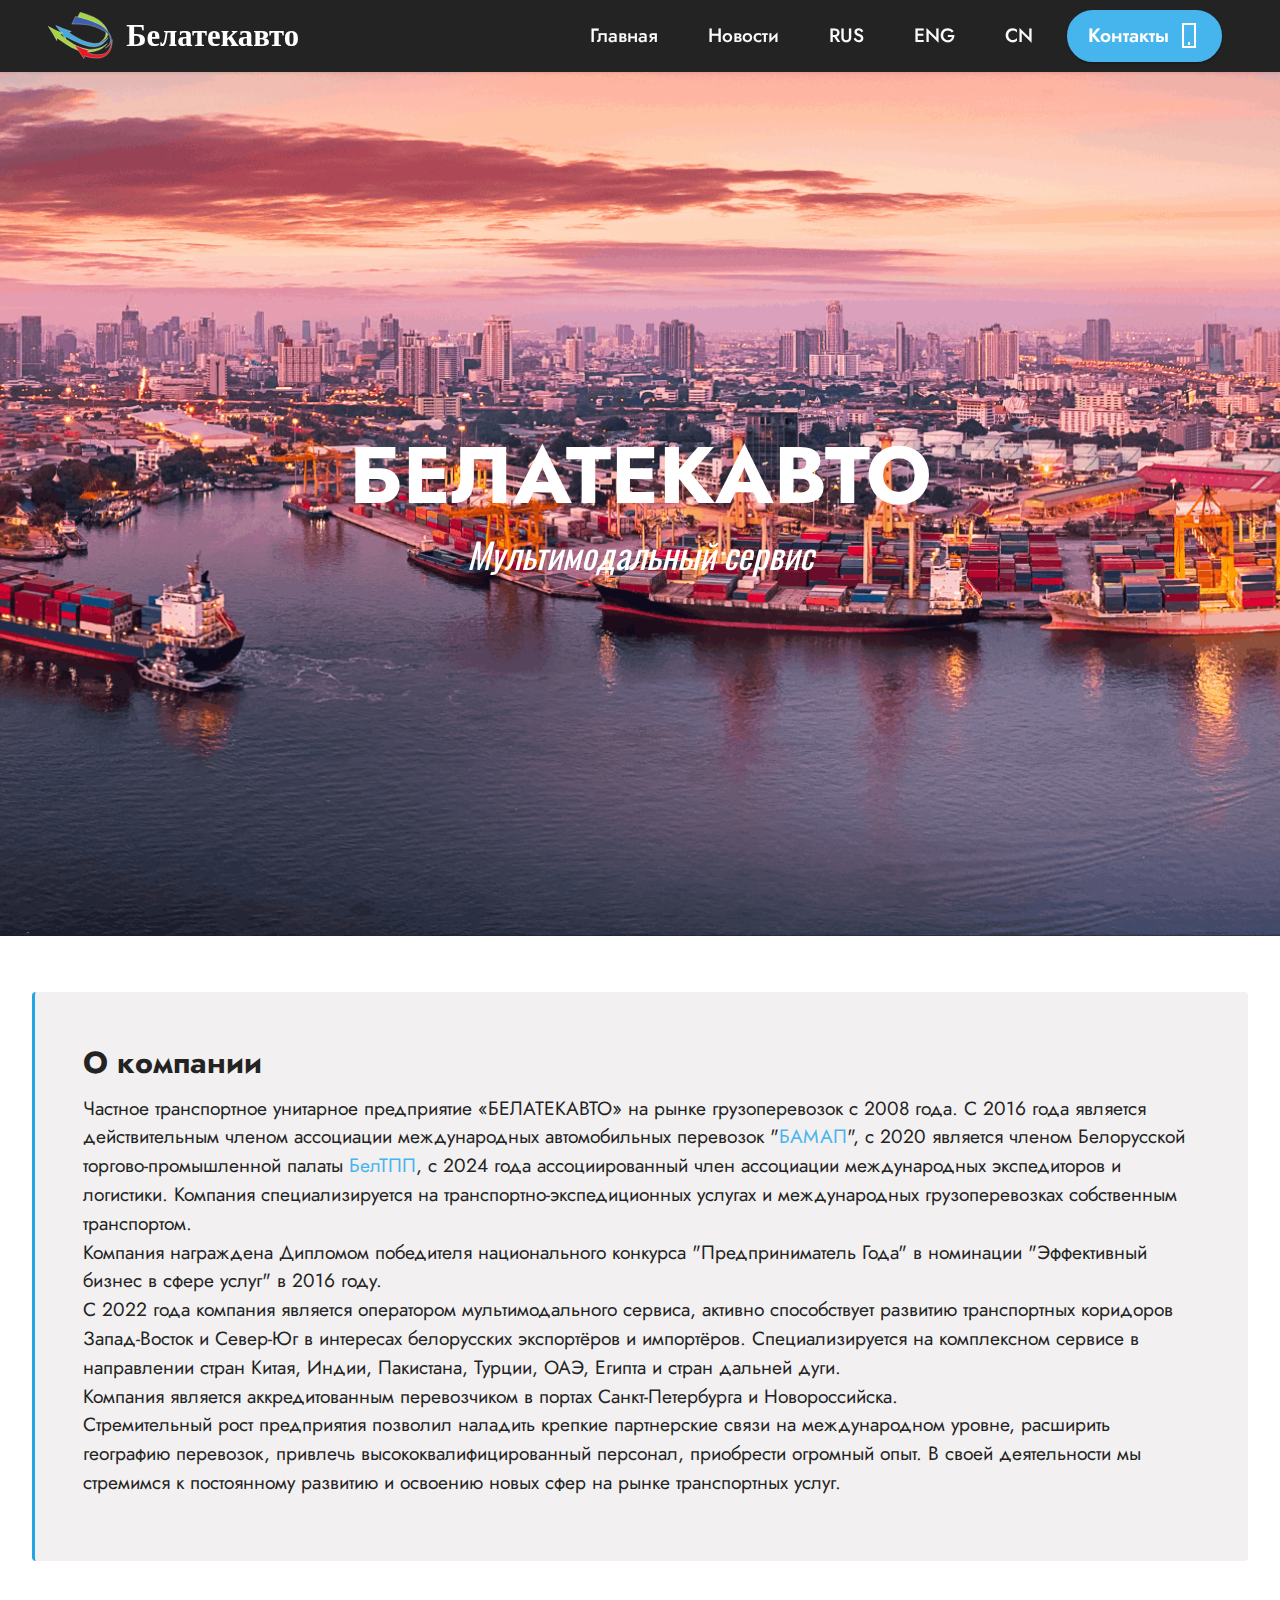
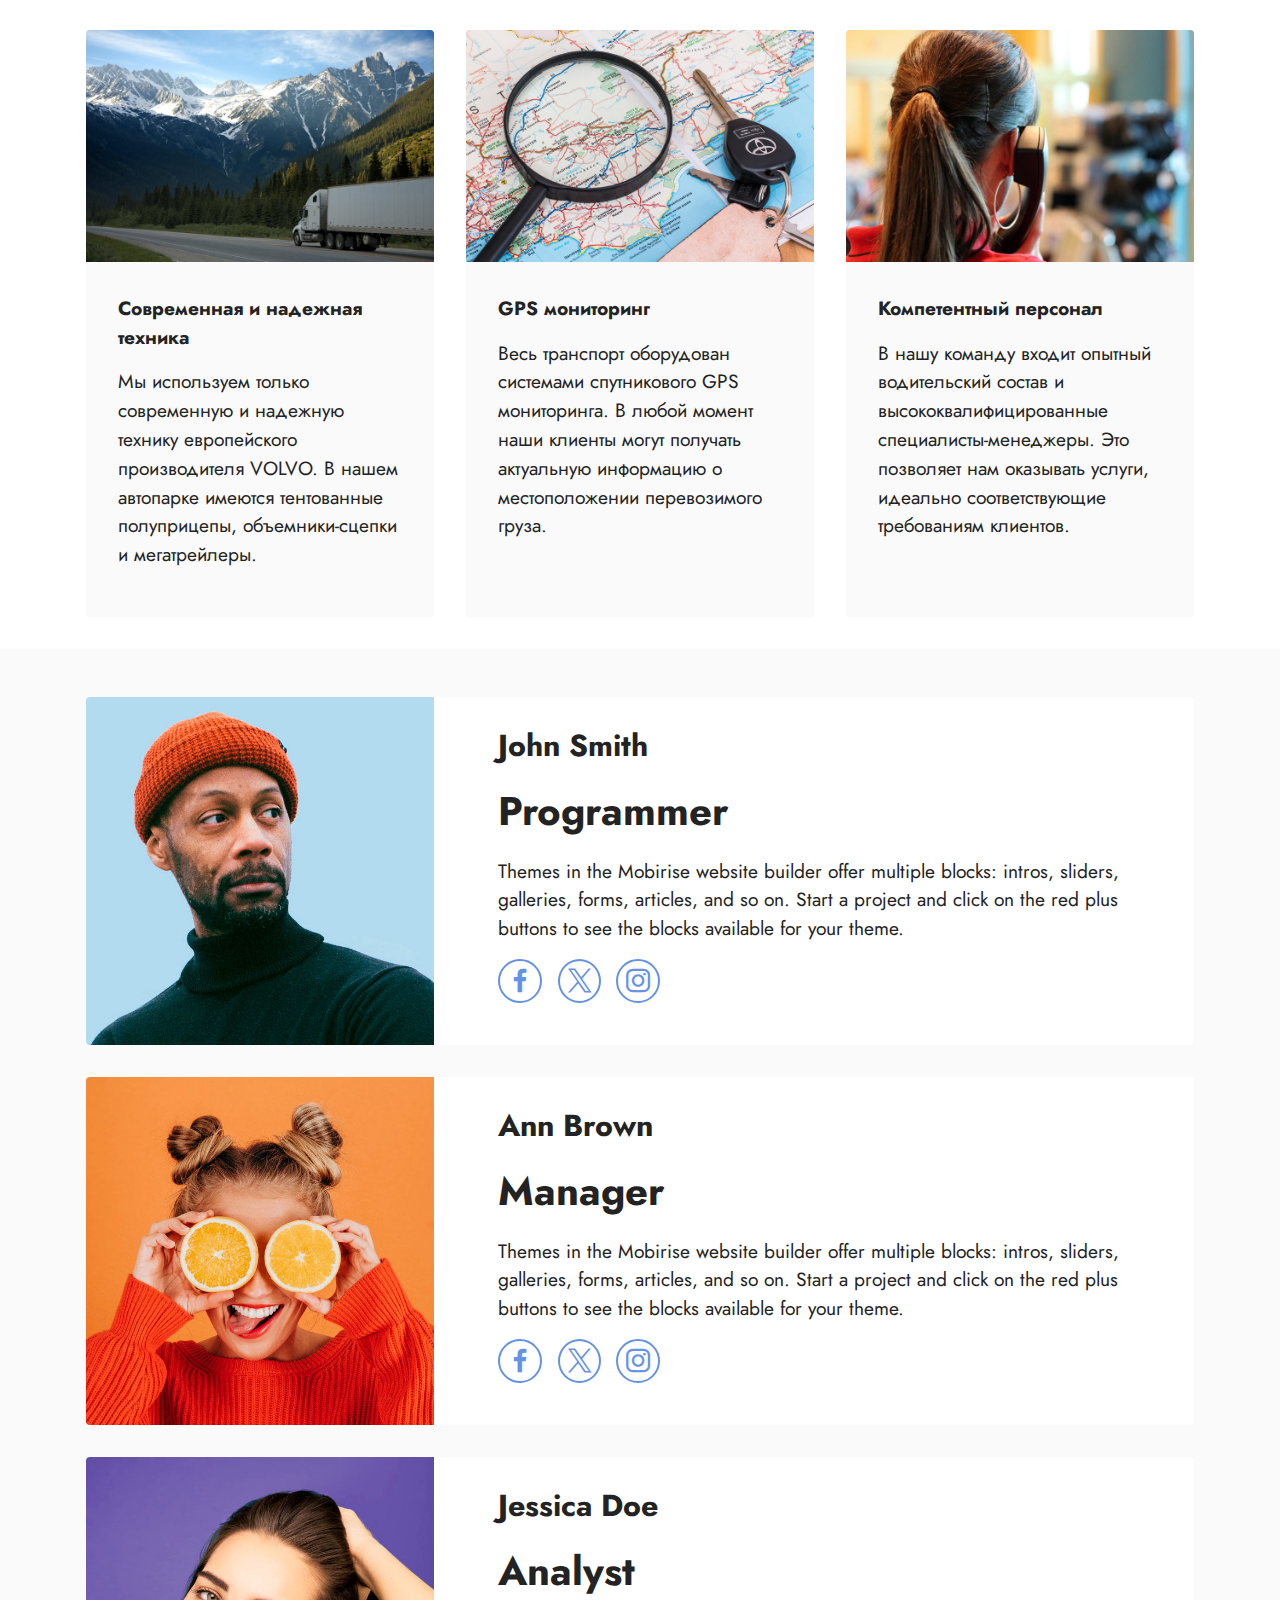
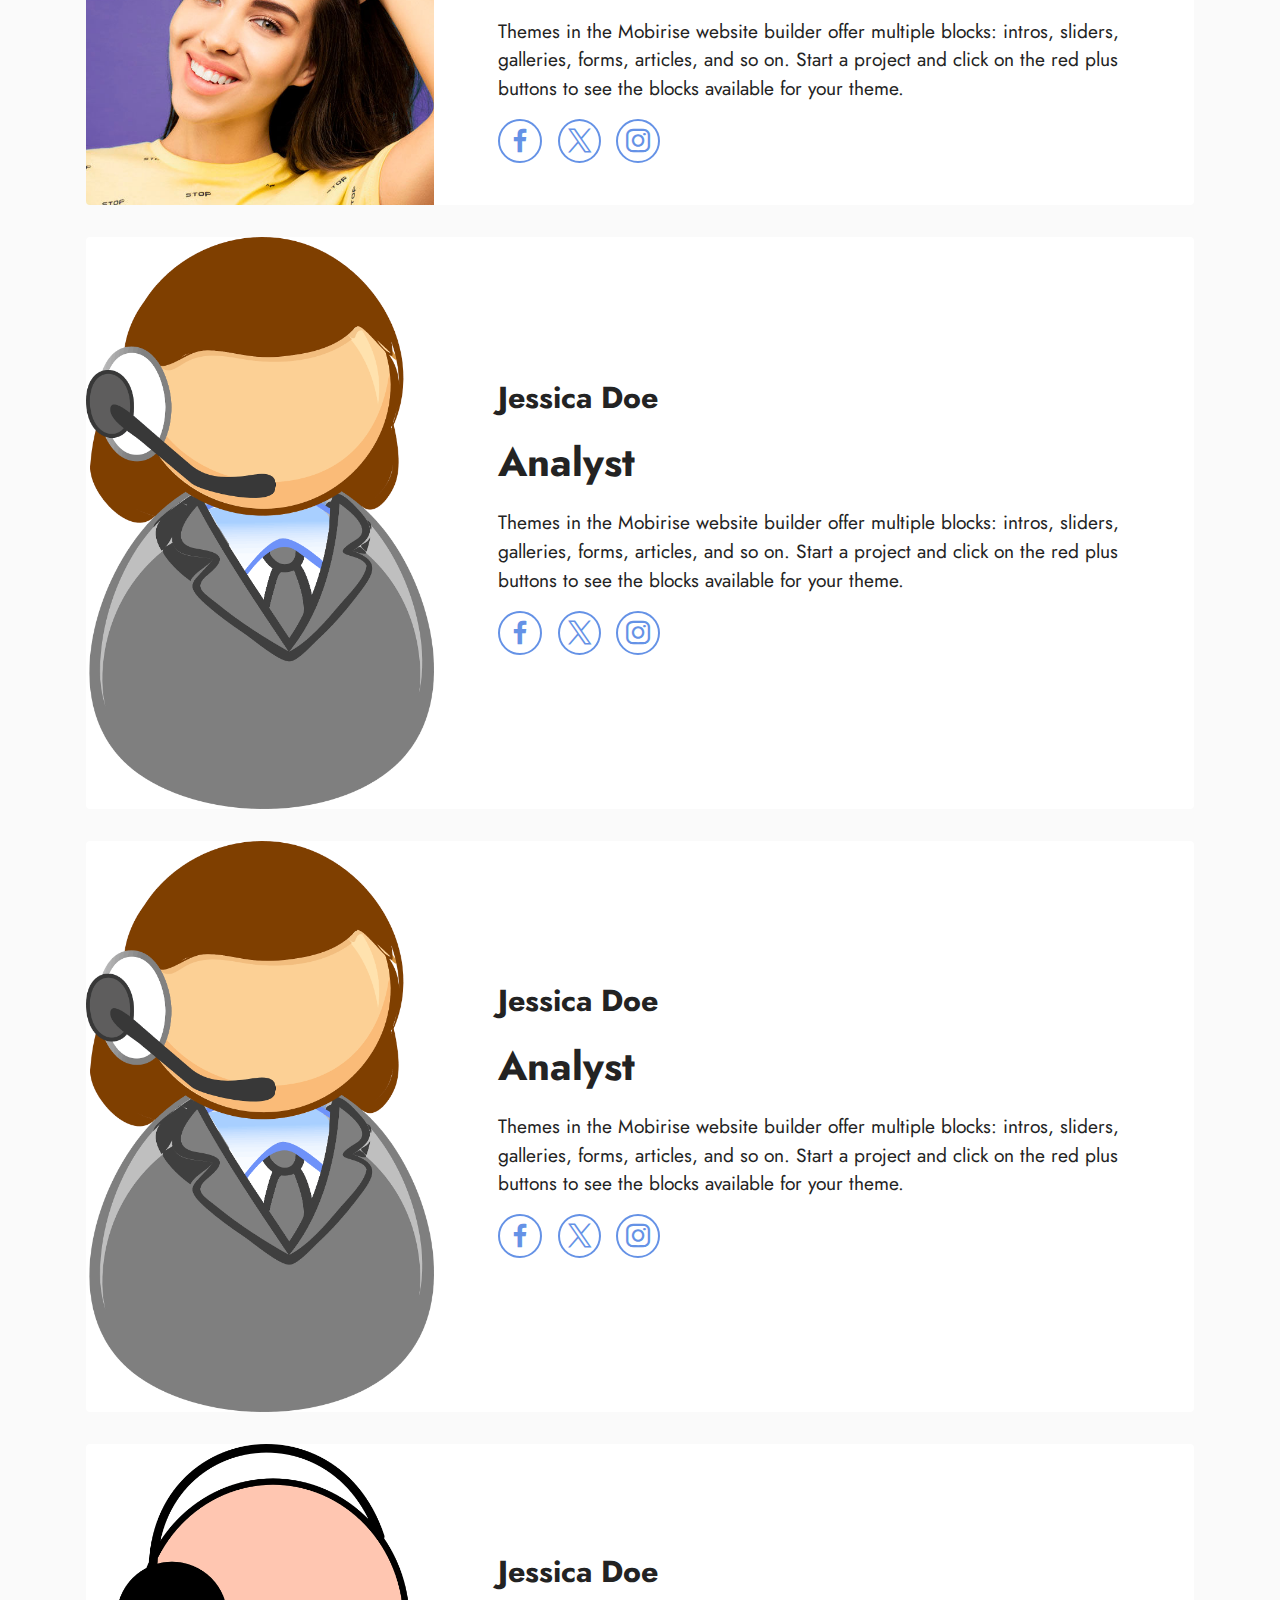
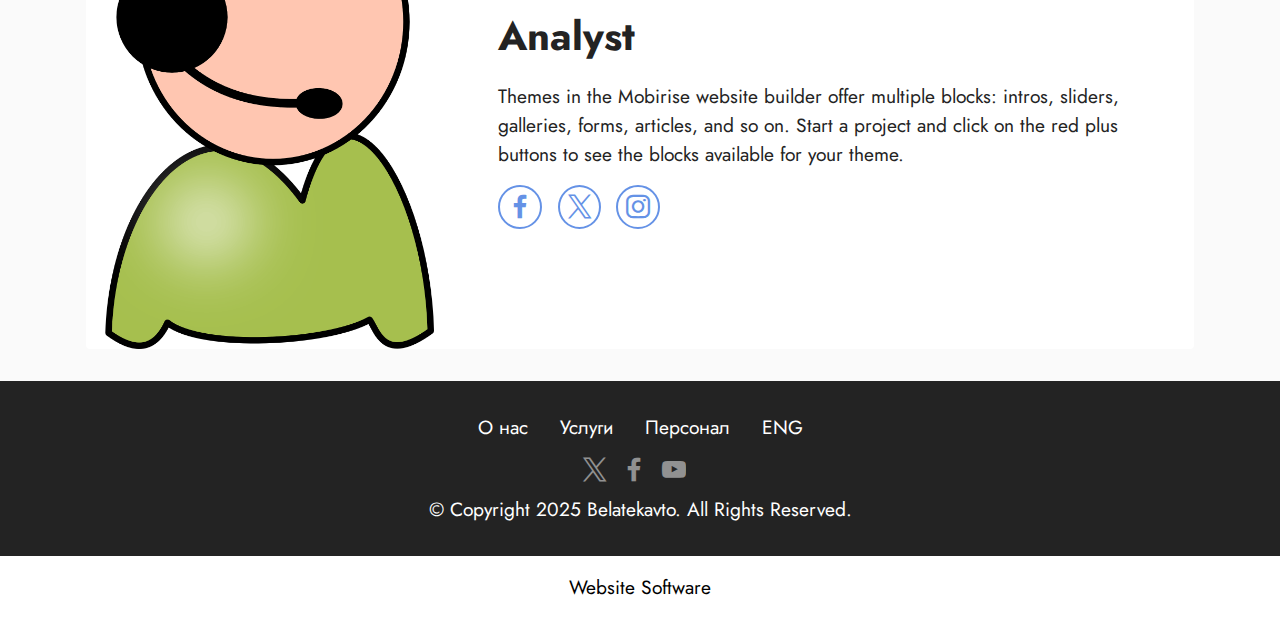
==== index.html @ 9a11272b "Add files via upload" ====
<!DOCTYPE html>
<html  >
<head>
  <!-- Site made with Mobirise Website Builder v5.9.18, https://mobirise.com -->
  <meta charset="UTF-8">
  <meta http-equiv="X-UA-Compatible" content="IE=edge">
  <meta name="generator" content="Mobirise v5.9.18, mobirise.com">
  <meta name="viewport" content="width=device-width, initial-scale=1, minimum-scale=1">
  <link rel="shortcut icon" href="assets/images/belatekrus-3.svg" type="image/x-icon">
  <meta name="description" content="">
  
  
  <title>Home</title>
  <link rel="stylesheet" href="assets/web/assets/mobirise-icons2/mobirise2.css">
  <link rel="stylesheet" href="assets/bootstrap/css/bootstrap.min.css">
  <link rel="stylesheet" href="assets/bootstrap/css/bootstrap-grid.min.css">
  <link rel="stylesheet" href="assets/bootstrap/css/bootstrap-reboot.min.css">
  <link rel="stylesheet" href="assets/parallax/jarallax.css">
  <link rel="stylesheet" href="assets/dropdown/css/style.css">
  <link rel="stylesheet" href="assets/socicon/css/styles.css">
  <link rel="stylesheet" href="assets/theme/css/style.css">
  <link rel="preload" href="https://fonts.googleapis.com/css?family=Jost:100,200,300,400,500,600,700,800,900,100i,200i,300i,400i,500i,600i,700i,800i,900i&display=swap" as="style" onload="this.onload=null;this.rel='stylesheet'">
  <noscript><link rel="stylesheet" href="https://fonts.googleapis.com/css?family=Jost:100,200,300,400,500,600,700,800,900,100i,200i,300i,400i,500i,600i,700i,800i,900i&display=swap"></noscript>
  <link rel="preload" href="https://fonts.googleapis.com/css?family=Oswald:200,300,400,500,600,700&display=swap" as="style" onload="this.onload=null;this.rel='stylesheet'">
  <noscript><link rel="stylesheet" href="https://fonts.googleapis.com/css?family=Oswald:200,300,400,500,600,700&display=swap"></noscript>
  <link rel="preload" as="style" href="assets/mobirise/css/mbr-additional.css?v=40aURr"><link rel="stylesheet" href="assets/mobirise/css/mbr-additional.css?v=40aURr" type="text/css">

  
  
  
</head>
<body>
  
  <section data-bs-version="5.1" class="menu menu2 cid-uBPxPtP4ik" once="menu" id="menu2-8">
    
    <nav class="navbar navbar-dropdown navbar-fixed-top navbar-expand-lg">
        <div class="container-fluid">
            <div class="navbar-brand">
                <span class="navbar-logo">
                    <a href="https://mobiri.se">
                        <img src="assets/images/belatekrus-3.svg" alt="Mobirise Website Builder" style="height: 3rem;">
                    </a>
                </span>
                
            </div>
            <button class="navbar-toggler" type="button" data-toggle="collapse" data-bs-toggle="collapse" data-target="#navbarSupportedContent" data-bs-target="#navbarSupportedContent" aria-controls="navbarNavAltMarkup" aria-expanded="false" aria-label="Toggle navigation">
                <div class="hamburger">
                    <span></span>
                    <span></span>
                    <span></span>
                    <span></span>
                </div>
            </button>
            <div class="collapse navbar-collapse" id="navbarSupportedContent">
                <ul class="navbar-nav nav-dropdown" data-app-modern-menu="true"><li class="nav-item"><a class="nav-link link text-white text-primary display-7" href="index.html">Главная</a></li>
                    <li class="nav-item"><a class="nav-link link text-white text-primary display-7" href="page1.html">Новости</a></li>
                    <li class="nav-item"><a class="nav-link link text-white text-primary display-7" href="index.html">RUS</a></li><li class="nav-item"><a class="nav-link link text-white text-primary display-7" href="page2.html">ENG</a></li><li class="nav-item"><a class="nav-link link text-white text-primary display-7" href="page2.html">CN</a></li></ul>
                
                <div class="navbar-buttons mbr-section-btn"><a class="btn btn-info display-7" href="index.html#contacts2-9"><span class="mobi-mbri mobi-mbri-mobile-2 mbr-iconfont mbr-iconfont-btn"></span>Контакты</a></div>
            </div>
        </div>
    </nav>
</section>

<section data-bs-version="5.1" class="header6 cid-uBPwvigQ9b mbr-fullscreen mbr-parallax-background" id="header6-7">

    

    
    

    <div class="align-center container">
        <div class="row justify-content-center">
            <div class="col-12 col-lg-12">
                <h1 class="mbr-section-title mbr-fonts-style mbr-white mb-3 display-1"><strong>БЕЛАТЕКАВТО</strong></h1>
                
                <p class="mbr-text mbr-white mbr-fonts-style display-2"><em>Мультимодальный сервис</em></p>
                
            </div>
        </div>
    </div>
</section>

<section data-bs-version="5.1" class="content7 cid-uBPq2UCzoP" id="content7-4">
    
    <div class="container-fluid">
        <div class="row justify-content-center">
            <div class="col-12 col-md-12">
                <blockquote>
                <h5 class="mbr-section-title mbr-fonts-style mb-2 display-5"><strong>О компании</strong></h5>
                <p class="mbr-text mbr-fonts-style display-7">Частное транспортное унитарное предприятие «БЕЛАТЕКАВТО» на рынке грузоперевозок с 2008 года. С 2016 года является действительным членом ассоциации международных автомобильных перевозок "<a href="http://bamap.org/" class="text-info" target="_blank">БАМАП</a>", с 2020 является членом Белорусской торгово-промышленной палаты <a href="https://www.cci.by/" class="text-info" target="_blank">БелТПП</a>, с 2024 года ассоциированный член ассоциации международных экспедиторов и логистики. Компания специализируется на транспортно-экспедиционных услугах и международных грузоперевозках собственным транспортом.&nbsp;<br>Компания награждена Дипломом победителя национального конкурса "Предприниматель Года" в номинации "Эффективный бизнес в сфере услуг" в 2016 году.<br>С 2022 года компания является оператором мультимодального сервиса, активно способствует развитию транспортных коридоров Запад-Восток и Север-Юг в интересах белорусских экспортёров и импортёров. Специализируется на комплексном сервисе в направлении стран Китая, Индии, Пакистана, Турции, ОАЭ, Египта и стран дальней дуги.<br>Компания является аккредитованным перевозчиком в портах Санкт-Петербурга и Новороссийска.
<br>Стремительный рост предприятия позволил наладить крепкие партнерские связи на международном уровне, расширить географию перевозок, привлечь высококвалифицированный персонал, приобрести огромный опыт. В своей деятельности мы стремимся к постоянному развитию и освоению новых сфер на рынке транспортных услуг.<br></p></blockquote>
            </div>
        </div>
    </div>
</section>

<section data-bs-version="5.1" class="features3 cid-uBPsHx0oOi" id="features3-6">
    
    
    <div class="container">
        
        <div class="row mt-4">
            <div class="item features-image сol-12 col-md-6 col-lg-4">
                <div class="item-wrapper">
                    <div class="item-img">
                        <img src="assets/images/mbr-2-816x544.jpg" alt="Mobirise Website Builder">
                    </div>
                    <div class="item-content">
                        <h5 class="item-title mbr-fonts-style display-7"><strong>Cовременная и надежная техника</strong></h5>
                        
                        <p class="mbr-text mbr-fonts-style mt-3 display-7">Мы используем только современную и надежную технику европейского производителя VOLVO. В нашем автопарке имеются тентованные полуприцепы,&nbsp;объемники-сцепки и&nbsp;мегатрейлеры.</p>
                    </div>
                    
                </div>
            </div>
            <div class="item features-image сol-12 col-md-6 col-lg-4">
                <div class="item-wrapper">
                    <div class="item-img">
                        <img src="assets/images/mbr-3-816x544.jpg" alt="Mobirise Website Builder">
                    </div>
                    <div class="item-content">
                        <h5 class="item-title mbr-fonts-style display-7"><strong>GPS мониторинг</strong></h5>
                        
                        <p class="mbr-text mbr-fonts-style mt-3 display-7">Весь транспорт оборудован системами спутникового GPS мониторинга. В любой момент наши клиенты могут получать актуальную информацию о местоположении перевозимого груза.</p>
                    </div>
                    
                </div>
            </div>
            <div class="item features-image сol-12 col-md-6 col-lg-4">
                <div class="item-wrapper">
                    <div class="item-img">
                        <img src="assets/images/mbr-4-816x544.jpg" alt="Mobirise Website Builder">
                    </div>
                    <div class="item-content">
                        <h5 class="item-title mbr-fonts-style display-7"><strong>Компетентный персонал</strong></h5>
                        
                        <p class="mbr-text mbr-fonts-style mt-3 display-7">В нашу команду входит опытный водительский состав и высококвалифицированные специалисты-менеджеры. Это позволяет нам оказывать услуги, идеально соответствующие требованиям клиентов.<br></p>
                    </div>
                    
                </div>
            </div>
        </div>
    </div>
</section>

<section data-bs-version="5.1" class="team2 cid-uC16hp2PXs" xmlns="http://www.w3.org/1999/html" id="team2-u">
    

    
    
    <div class="container">
        <div class="item features-image">
            <div class="item-wrapper">
                <div class="row align-items-center">
                    <div class="col-12 col-md-4">
                        <div class="image-wrapper">
                            <img src="assets/images/team1.jpg" alt="Mobirise Website Builder" data-slide-to="0" data-bs-slide-to="0">
                        </div>
                    </div>
                    <div class="col-12 col-md">
                        <div class="card-box">
                            <h5 class="card-title mbr-fonts-style m-0 mb-3 display-5">
                                <strong>John Smith</strong>
                            </h5>
                            <h6 class="card-subtitle mbr-fonts-style mb-3 display-4">
                                <strong>Programmer</strong>
                            </h6>
                            <p class="mbr-text mbr-fonts-style display-7">
                                Themes in the Mobirise website builder offer multiple blocks: intros, sliders,
                                galleries, forms, articles, and so on. Start a project and click on the red plus buttons
                                to see the blocks available for your theme.
                            </p>
                            <div class="social-row display-7">
                                <div class="soc-item">
                                    <a href="https://www.facebook.com/Mobirise/" target="_blank">
                                        <span class="mbr-iconfont socicon socicon-facebook"></span>
                                    </a>
                                </div>
                                <div class="soc-item">
                                    <a href="https://twitter.com/mobirise" target="_blank">
                                        <span class="mbr-iconfont socicon socicon-twitter"></span>
                                    </a>
                                </div>
                                <div class="soc-item">
                                    <a href="https://instagram.com/mobirise" target="_blank">
                                        <span class="mbr-iconfont socicon socicon-instagram"></span>
                                    </a>
                                </div>
                                
                                
                            </div>
                        </div>
                    </div>
                </div>
            </div>
        </div>
        <div class="item features-image">
            <div class="item-wrapper">
                <div class="row align-items-center">
                    <div class="col-12 col-md-4">
                        <div class="image-wrapper">
                            <img src="assets/images/team2.jpg" alt="Mobirise Website Builder" data-slide-to="2" data-bs-slide-to="2">
                        </div>
                    </div>
                    <div class="col-12 col-md">
                        <div class="card-box">
                            <h5 class="card-title mbr-fonts-style m-0 mb-3 display-5">
                                <strong>Ann Brown</strong>
                            </h5>
                            <h6 class="card-subtitle mbr-fonts-style mb-3 display-4">
                                <strong>Manager</strong>
                            </h6>
                            <p class="mbr-text mbr-fonts-style display-7">
                                Themes in the Mobirise website builder offer multiple blocks: intros, sliders,
                                galleries, forms, articles, and so on. Start a project and click on the red plus buttons
                                to see the blocks available for your theme.
                            </p>
                            <div class="social-row display-7">
                                <div class="soc-item">
                                    <a href="https://www.facebook.com/Mobirise/" target="_blank">
                                        <span class="mbr-iconfont socicon socicon-facebook"></span>
                                    </a>
                                </div>
                                <div class="soc-item">
                                    <a href="https://twitter.com/mobirise" target="_blank">
                                        <span class="mbr-iconfont socicon socicon-twitter"></span>
                                    </a>
                                </div>
                                <div class="soc-item">
                                    <a href="https://instagram.com/mobirise" target="_blank">
                                        <span class="mbr-iconfont socicon socicon-instagram"></span>
                                    </a>
                                </div>
                                
                                
                            </div>
                        </div>
                    </div>
                </div>
            </div>
        </div>
        <div class="item features-image">
            <div class="item-wrapper">
                <div class="row align-items-center">
                    <div class="col-12 col-md-4">
                        <div class="image-wrapper">
                            <img src="assets/images/team3.jpg" alt="Mobirise Website Builder" data-slide-to="3" data-bs-slide-to="3">
                        </div>
                    </div>
                    <div class="col-12 col-md">
                        <div class="card-box">
                            <h5 class="card-title mbr-fonts-style m-0 mb-3 display-5">
                                <strong>Jessica Doe</strong>
                            </h5>
                            <h6 class="card-subtitle mbr-fonts-style mb-3 display-4">
                                <strong>Analyst</strong>
                            </h6>
                            <p class="mbr-text mbr-fonts-style display-7">
                                Themes in the Mobirise website builder offer multiple blocks: intros, sliders,
                                galleries, forms, articles, and so on. Start a project and click on the red plus buttons
                                to see the blocks available for your theme.
                            </p>
                            <div class="social-row display-7">
                                <div class="soc-item">
                                    <a href="https://www.facebook.com/Mobirise/" target="_blank">
                                        <span class="mbr-iconfont socicon socicon-facebook"></span>
                                    </a>
                                </div>
                                <div class="soc-item">
                                    <a href="https://twitter.com/mobirise" target="_blank">
                                        <span class="mbr-iconfont socicon socicon-twitter"></span>
                                    </a>
                                </div>
                                <div class="soc-item">
                                    <a href="https://instagram.com/mobirise" target="_blank">
                                        <span class="mbr-iconfont socicon socicon-instagram"></span>
                                    </a>
                                </div>
                                
                                
                            </div>
                        </div>
                    </div>
                </div>
            </div>
        </div><div class="item features-image">
            <div class="item-wrapper">
                <div class="row align-items-center">
                    <div class="col-12 col-md-4">
                        <div class="image-wrapper">
                            <img src="assets/images/mbr-1169x1920.png" alt="Mobirise Website Builder" data-slide-to="3" data-bs-slide-to="4">
                        </div>
                    </div>
                    <div class="col-12 col-md">
                        <div class="card-box">
                            <h5 class="card-title mbr-fonts-style m-0 mb-3 display-5">
                                <strong>Jessica Doe</strong>
                            </h5>
                            <h6 class="card-subtitle mbr-fonts-style mb-3 display-4">
                                <strong>Analyst</strong>
                            </h6>
                            <p class="mbr-text mbr-fonts-style display-7">
                                Themes in the Mobirise website builder offer multiple blocks: intros, sliders,
                                galleries, forms, articles, and so on. Start a project and click on the red plus buttons
                                to see the blocks available for your theme.
                            </p>
                            <div class="social-row display-7">
                                <div class="soc-item">
                                    <a href="https://www.facebook.com/Mobirise/" target="_blank">
                                        <span class="mbr-iconfont socicon socicon-facebook"></span>
                                    </a>
                                </div>
                                <div class="soc-item">
                                    <a href="https://twitter.com/mobirise" target="_blank">
                                        <span class="mbr-iconfont socicon socicon-twitter"></span>
                                    </a>
                                </div>
                                <div class="soc-item">
                                    <a href="https://instagram.com/mobirise" target="_blank">
                                        <span class="mbr-iconfont socicon socicon-instagram"></span>
                                    </a>
                                </div>
                                
                                
                            </div>
                        </div>
                    </div>
                </div>
            </div>
        </div><div class="item features-image">
            <div class="item-wrapper">
                <div class="row align-items-center">
                    <div class="col-12 col-md-4">
                        <div class="image-wrapper">
                            <img src="assets/images/mbr-1169x1920.png" alt="Mobirise Website Builder" data-slide-to="4" data-bs-slide-to="5">
                        </div>
                    </div>
                    <div class="col-12 col-md">
                        <div class="card-box">
                            <h5 class="card-title mbr-fonts-style m-0 mb-3 display-5">
                                <strong>Jessica Doe</strong>
                            </h5>
                            <h6 class="card-subtitle mbr-fonts-style mb-3 display-4">
                                <strong>Analyst</strong>
                            </h6>
                            <p class="mbr-text mbr-fonts-style display-7">
                                Themes in the Mobirise website builder offer multiple blocks: intros, sliders,
                                galleries, forms, articles, and so on. Start a project and click on the red plus buttons
                                to see the blocks available for your theme.
                            </p>
                            <div class="social-row display-7">
                                <div class="soc-item">
                                    <a href="https://www.facebook.com/Mobirise/" target="_blank">
                                        <span class="mbr-iconfont socicon socicon-facebook"></span>
                                    </a>
                                </div>
                                <div class="soc-item">
                                    <a href="https://twitter.com/mobirise" target="_blank">
                                        <span class="mbr-iconfont socicon socicon-twitter"></span>
                                    </a>
                                </div>
                                <div class="soc-item">
                                    <a href="https://instagram.com/mobirise" target="_blank">
                                        <span class="mbr-iconfont socicon socicon-instagram"></span>
                                    </a>
                                </div>
                                
                                
                            </div>
                        </div>
                    </div>
                </div>
            </div>
        </div><div class="item features-image">
            <div class="item-wrapper">
                <div class="row align-items-center">
                    <div class="col-12 col-md-4">
                        <div class="image-wrapper">
                            <img src="assets/images/mbr-1322x1920.png" alt="Mobirise Website Builder" data-slide-to="5" data-bs-slide-to="6">
                        </div>
                    </div>
                    <div class="col-12 col-md">
                        <div class="card-box">
                            <h5 class="card-title mbr-fonts-style m-0 mb-3 display-5">
                                <strong>Jessica Doe</strong>
                            </h5>
                            <h6 class="card-subtitle mbr-fonts-style mb-3 display-4">
                                <strong>Analyst</strong>
                            </h6>
                            <p class="mbr-text mbr-fonts-style display-7">
                                Themes in the Mobirise website builder offer multiple blocks: intros, sliders,
                                galleries, forms, articles, and so on. Start a project and click on the red plus buttons
                                to see the blocks available for your theme.
                            </p>
                            <div class="social-row display-7">
                                <div class="soc-item">
                                    <a href="https://www.facebook.com/Mobirise/" target="_blank">
                                        <span class="mbr-iconfont socicon socicon-facebook"></span>
                                    </a>
                                </div>
                                <div class="soc-item">
                                    <a href="https://twitter.com/mobirise" target="_blank">
                                        <span class="mbr-iconfont socicon socicon-twitter"></span>
                                    </a>
                                </div>
                                <div class="soc-item">
                                    <a href="https://instagram.com/mobirise" target="_blank">
                                        <span class="mbr-iconfont socicon socicon-instagram"></span>
                                    </a>
                                </div>
                                
                                
                            </div>
                        </div>
                    </div>
                </div>
            </div>
        </div>
    </div>
</section>

<section data-bs-version="5.1" class="footer3 cid-uBPQU5DRxr" once="footers" id="footer3-h">

    

    

    <div class="container">
        <div class="media-container-row align-center mbr-white">
            <div class="row row-links">
                <ul class="foot-menu">
                    
                    
                    
                    
                    
                <li class="foot-menu-item mbr-fonts-style display-7">О нас</li><li class="foot-menu-item mbr-fonts-style display-7">Услуги</li><li class="foot-menu-item mbr-fonts-style display-7">Персонал</li><li class="foot-menu-item mbr-fonts-style display-7">ENG</li></ul>
            </div>
            <div class="row social-row">
                <div class="social-list align-right pb-2">
                    
                    
                    
                    
                    
                    
                <div class="soc-item">
                        <a href="https://twitter.com/mobirise" target="_blank">
                            <span class="socicon-twitter socicon mbr-iconfont mbr-iconfont-social"></span>
                        </a>
                    </div><div class="soc-item">
                        <a href="https://www.facebook.com/pages/Mobirise/1616226671953247" target="_blank">
                            <span class="socicon-facebook socicon mbr-iconfont mbr-iconfont-social"></span>
                        </a>
                    </div><div class="soc-item">
                        <a href="https://www.youtube.com/c/mobirise" target="_blank">
                            <span class="socicon-youtube socicon mbr-iconfont mbr-iconfont-social"></span>
                        </a>
                    </div></div>
            </div>
            <div class="row row-copirayt">
                <p class="mbr-text mb-0 mbr-fonts-style mbr-white align-center display-7">
                    © Copyright 2025 Belatekavto. All Rights Reserved.
                </p>
            </div>
        </div>
    </div>
</section><section class="display-7" style="padding: 0;align-items: center;justify-content: center;flex-wrap: wrap;    align-content: center;display: flex;position: relative;height: 4rem;"><a href="https://mobiri.se/" style="flex: 1 1;height: 4rem;position: absolute;width: 100%;z-index: 1;"><img alt="" style="height: 4rem;" src="[data-uri]"></a><p style="margin: 0;text-align: center;" class="display-7">&#8204;</p><a style="z-index:1" href="https://mobirise.com"> Website Software</a></section><script src="assets/bootstrap/js/bootstrap.bundle.min.js"></script>  <script src="assets/parallax/jarallax.js"></script>  <script src="assets/smoothscroll/smooth-scroll.js"></script>  <script src="assets/ytplayer/index.js"></script>  <script src="assets/dropdown/js/navbar-dropdown.js"></script>  <script src="assets/theme/js/script.js"></script>  
  
  
</body>
</html>
---- assets/web/assets/mobirise-icons2/mobirise2.css ----
@font-face {
  font-family: 'Moririse2';
  font-display: swap;
  src:  url('mobirise2.eot?f2bix4');
  src:  url('mobirise2.eot?f2bix4#iefix') format('embedded-opentype'),
    url('mobirise2.ttf?f2bix4') format('truetype'),
    url('mobirise2.woff?f2bix4') format('woff'),
    url('mobirise2.svg?f2bix4#mobirise2') format('svg');
  font-weight: normal;
  font-style: normal;
}

[class^="mobi-"], [class*=" mobi-"] {
  /* use !important to prevent issues with browser extensions that change fonts */
  font-family: 'Moririse2' !important;
  speak: none;
  font-style: normal;
  font-weight: normal;
  font-variant: normal;
  text-transform: none;
  line-height: 1;

  /* Better Font Rendering =========== */
  -webkit-font-smoothing: antialiased;
  -moz-osx-font-smoothing: grayscale;
}

.mobi-mbri-add-submenu:before {
  content: "\e900";
}
.mobi-mbri-alert:before {
  content: "\e901";
}
.mobi-mbri-align-center:before {
  content: "\e902";
}
.mobi-mbri-align-justify:before {
  content: "\e903";
}
.mobi-mbri-align-left:before {
  content: "\e904";
}
.mobi-mbri-align-right:before {
  content: "\e905";
}
.mobi-mbri-android:before {
  content: "\e906";
}
.mobi-mbri-apple:before {
  content: "\e907";
}
.mobi-mbri-arrow-down:before {
  content: "\e908";
}
.mobi-mbri-arrow-next:before {
  content: "\e909";
}
.mobi-mbri-arrow-prev:before {
  content: "\e90a";
}
.mobi-mbri-arrow-up:before {
  content: "\e90b";
}
.mobi-mbri-bold:before {
  content: "\e90c";
}
.mobi-mbri-bookmark:before {
  content: "\e90d";
}
.mobi-mbri-bootstrap:before {
  content: "\e90e";
}
.mobi-mbri-briefcase:before {
  content: "\e90f";
}
.mobi-mbri-browse:before {
  content: "\e910";
}
.mobi-mbri-bulleted-list:before {
  content: "\e911";
}
.mobi-mbri-calendar:before {
  content: "\e912";
}
.mobi-mbri-camera:before {
  content: "\e913";
}
.mobi-mbri-cart-add:before {
  content: "\e914";
}
.mobi-mbri-cart-full:before {
  content: "\e915";
}
.mobi-mbri-cash:before {
  content: "\e916";
}
.mobi-mbri-change-style:before {
  content: "\e917";
}
.mobi-mbri-chat:before {
  content: "\e918";
}
.mobi-mbri-clock:before {
  content: "\e919";
}
.mobi-mbri-close:before {
  content: "\e91a";
}
.mobi-mbri-cloud:before {
  content: "\e91b";
}
.mobi-mbri-code:before {
  content: "\e91c";
}
.mobi-mbri-contact-form:before {
  content: "\e91d";
}
.mobi-mbri-credit-card:before {
  content: "\e91e";
}
.mobi-mbri-cursor-click:before {
  content: "\e91f";
}
.mobi-mbri-cust-feedback:before {
  content: "\e920";
}
.mobi-mbri-database:before {
  content: "\e921";
}
.mobi-mbri-delivery:before {
  content: "\e922";
}
.mobi-mbri-desktop:before {
  content: "\e923";
}
.mobi-mbri-devices:before {
  content: "\e924";
}
.mobi-mbri-down:before {
  content: "\e925";
}
.mobi-mbri-download-2:before {
  content: "\e926";
}
.mobi-mbri-download:before {
  content: "\e927";
}
.mobi-mbri-drag-n-drop-2:before {
  content: "\e928";
}
.mobi-mbri-drag-n-drop:before {
  content: "\e929";
}
.mobi-mbri-edit-2:before {
  content: "\e92a";
}
.mobi-mbri-edit:before {
  content: "\e92b";
}
.mobi-mbri-error:before {
  content: "\e92c";
}
.mobi-mbri-extension:before {
  content: "\e92d";
}
.mobi-mbri-features:before {
  content: "\e92e";
}
.mobi-mbri-file:before {
  content: "\e92f";
}
.mobi-mbri-flag:before {
  content: "\e930";
}
.mobi-mbri-folder:before {
  content: "\e931";
}
.mobi-mbri-gift:before {
  content: "\e932";
}
.mobi-mbri-github:before {
  content: "\e933";
}
.mobi-mbri-globe-2:before {
  content: "\e934";
}
.mobi-mbri-globe:before {
  content: "\e935";
}
.mobi-mbri-growing-chart:before {
  content: "\e936";
}
.mobi-mbri-hearth:before {
  content: "\e937";
}
.mobi-mbri-help:before {
  content: "\e938";
}
.mobi-mbri-home:before {
  content: "\e939";
}
.mobi-mbri-hot-cup:before {
  content: "\e93a";
}
.mobi-mbri-idea:before {
  content: "\e93b";
}
.mobi-mbri-image-gallery:before {
  content: "\e93c";
}
.mobi-mbri-image-slider:before {
  content: "\e93d";
}
.mobi-mbri-info:before {
  content: "\e93e";
}
.mobi-mbri-italic:before {
  content: "\e93f";
}
.mobi-mbri-key:before {
  content: "\e940";
}
.mobi-mbri-laptop:before {
  content: "\e941";
}
.mobi-mbri-layers:before {
  content: "\e942";
}
.mobi-mbri-left-right:before {
  content: "\e943";
}
.mobi-mbri-left:before {
  content: "\e944";
}
.mobi-mbri-letter:before {
  content: "\e945";
}
.mobi-mbri-like:before {
  content: "\e946";
}
.mobi-mbri-link:before {
  content: "\e947";
}
.mobi-mbri-lock:before {
  content: "\e948";
}
.mobi-mbri-login:before {
  content: "\e949";
}
.mobi-mbri-logout:before {
  content: "\e94a";
}
.mobi-mbri-magic-stick:before {
  content: "\e94b";
}
.mobi-mbri-map-pin:before {
  content: "\e94c";
}
.mobi-mbri-menu:before {
  content: "\e94d";
}
.mobi-mbri-mobile-2:before {
  content: "\e94e";
}
.mobi-mbri-mobile-horizontal:before {
  content: "\e94f";
}
.mobi-mbri-mobile:before {
  content: "\e950";
}
.mobi-mbri-mobirise:before {
  content: "\e951";
}
.mobi-mbri-more-horizontal:before {
  content: "\e952";
}
.mobi-mbri-more-vertical:before {
  content: "\e953";
}
.mobi-mbri-music:before {
  content: "\e954";
}
.mobi-mbri-new-file:before {
  content: "\e955";
}
.mobi-mbri-numbered-list:before {
  content: "\e956";
}
.mobi-mbri-opened-folder:before {
  content: "\e957";
}
.mobi-mbri-pages:before {
  content: "\e958";
}
.mobi-mbri-paper-plane:before {
  content: "\e959";
}
.mobi-mbri-paperclip:before {
  content: "\e95a";
}
.mobi-mbri-phone:before {
  content: "\e95b";
}
.mobi-mbri-photo:before {
  content: "\e95c";
}
.mobi-mbri-photos:before {
  content: "\e95d";
}
.mobi-mbri-pin:before {
  content: "\e95e";
}
.mobi-mbri-play:before {
  content: "\e95f";
}
.mobi-mbri-plus:before {
  content: "\e960";
}
.mobi-mbri-preview:before {
  content: "\e961";
}
.mobi-mbri-print:before {
  content: "\e962";
}
.mobi-mbri-protect:before {
  content: "\e963";
}
.mobi-mbri-question:before {
  content: "\e964";
}
.mobi-mbri-quote-left:before {
  content: "\e965";
}
.mobi-mbri-quote-right:before {
  content: "\e966";
}
.mobi-mbri-redo:before {
  content: "\e967";
}
.mobi-mbri-refresh:before {
  content: "\e968";
}
.mobi-mbri-responsive-2:before {
  content: "\e969";
}
.mobi-mbri-responsive:before {
  content: "\e96a";
}
.mobi-mbri-right:before {
  content: "\e96b";
}
.mobi-mbri-rocket:before {
  content: "\e96c";
}
.mobi-mbri-sad-face:before {
  content: "\e96d";
}
.mobi-mbri-sale:before {
  content: "\e96e";
}
.mobi-mbri-save:before {
  content: "\e96f";
}
.mobi-mbri-search:before {
  content: "\e970";
}
.mobi-mbri-setting-2:before {
  content: "\e971";
}
.mobi-mbri-setting-3:before {
  content: "\e972";
}
.mobi-mbri-setting:before {
  content: "\e973";
}
.mobi-mbri-share:before {
  content: "\e974";
}
.mobi-mbri-shopping-bag:before {
  content: "\e975";
}
.mobi-mbri-shopping-basket:before {
  content: "\e976";
}
.mobi-mbri-shopping-cart:before {
  content: "\e977";
}
.mobi-mbri-sites:before {
  content: "\e978";
}
.mobi-mbri-smile-face:before {
  content: "\e979";
}
.mobi-mbri-speed:before {
  content: "\e97a";
}
.mobi-mbri-star:before {
  content: "\e97b";
}
.mobi-mbri-success:before {
  content: "\e97c";
}
.mobi-mbri-sun:before {
  content: "\e97d";
}
.mobi-mbri-sun2:before {
  content: "\e97e";
}
.mobi-mbri-tablet-vertical:before {
  content: "\e97f";
}
.mobi-mbri-tablet:before {
  content: "\e980";
}
.mobi-mbri-target:before {
  content: "\e981";
}
.mobi-mbri-timer:before {
  content: "\e982";
}
.mobi-mbri-to-ftp:before {
  content: "\e983";
}
.mobi-mbri-to-local-drive:before {
  content: "\e984";
}
.mobi-mbri-touch-swipe:before {
  content: "\e985";
}
.mobi-mbri-touch:before {
  content: "\e986";
}
.mobi-mbri-trash:before {
  content: "\e987";
}
.mobi-mbri-underline:before {
  content: "\e988";
}
.mobi-mbri-undo:before {
  content: "\e989";
}
.mobi-mbri-unlink:before {
  content: "\e98a";
}
.mobi-mbri-unlock:before {
  content: "\e98b";
}
.mobi-mbri-up-down:before {
  content: "\e98c";
}
.mobi-mbri-up:before {
  content: "\e98d";
}
.mobi-mbri-update:before {
  content: "\e98e";
}
.mobi-mbri-upload-2:before {
  content: "\e98f";
}
.mobi-mbri-upload:before {
  content: "\e990";
}
.mobi-mbri-user-2:before {
  content: "\e991";
}
.mobi-mbri-user:before {
  content: "\e992";
}
.mobi-mbri-users:before {
  content: "\e993";
}
.mobi-mbri-video-play:before {
  content: "\e994";
}
.mobi-mbri-video:before {
  content: "\e995";
}
.mobi-mbri-watch:before {
  content: "\e996";
}
.mobi-mbri-website-theme-2:before {
  content: "\e997";
}
.mobi-mbri-website-theme:before {
  content: "\e998";
}
.mobi-mbri-wifi:before {
  content: "\e999";
}
.mobi-mbri-windows:before {
  content: "\e99a";
}
.mobi-mbri-zoom-in:before {
  content: "\e99b";
}
.mobi-mbri-zoom-out:before {
  content: "\e99c";
}
---- assets/parallax/jarallax.css ----
.jarallax {
    position: relative;
    z-index: 0;
}
.jarallax > .jarallax-img {
    position: absolute;
    object-fit: cover;
    /* support for plugin https://github.com/bfred-it/object-fit-images */
    font-family: 'object-fit: cover;';
    top: 0;
    left: 0;
    width: 100%;
    height: 100%;
    z-index: -1;
}
---- assets/dropdown/css/style.css ----
.navbar-dropdown {
  left: 0;
  padding: 0;
  position: absolute;
  right: 0;
  top: 0;
  transition: all 0.45s ease;
  z-index: 1030;
  background: #282828; }
  .navbar-dropdown .navbar-logo {
    margin-right: 0.8rem;
    transition: margin 0.3s ease-in-out;
    vertical-align: middle; }
    .navbar-dropdown .navbar-logo img {
      height: 3.125rem;
      transition: all 0.3s ease-in-out; }
    .navbar-dropdown .navbar-logo.mbr-iconfont {
      font-size: 3.125rem;
      line-height: 3.125rem; }
  .navbar-dropdown .navbar-caption {
    font-weight: 700;
    white-space: normal;
    vertical-align: -4px;
    line-height: 3.125rem !important; }
    .navbar-dropdown .navbar-caption, .navbar-dropdown .navbar-caption:hover {
      color: inherit;
      text-decoration: none; }
  .navbar-dropdown .mbr-iconfont + .navbar-caption {
    vertical-align: -1px; }
  .navbar-dropdown.navbar-fixed-top {
    position: fixed; }
  .navbar-dropdown .navbar-brand span {
    vertical-align: -4px; }
  .navbar-dropdown.bg-color.transparent {
    background: none; }
  .navbar-dropdown.navbar-short .navbar-brand {
    padding: 0.625rem 0; }
    .navbar-dropdown.navbar-short .navbar-brand span {
      vertical-align: -1px; }
  .navbar-dropdown.navbar-short .navbar-caption {
    line-height: 2.375rem !important;
    vertical-align: -2px; }
  .navbar-dropdown.navbar-short .navbar-logo {
    margin-right: 0.5rem; }
    .navbar-dropdown.navbar-short .navbar-logo img {
      height: 2.375rem; }
    .navbar-dropdown.navbar-short .navbar-logo.mbr-iconfont {
      font-size: 2.375rem;
      line-height: 2.375rem; }
  .navbar-dropdown.navbar-short .mbr-table-cell {
    height: 3.625rem; }
  .navbar-dropdown .navbar-close {
    left: 0.6875rem;
    position: fixed;
    top: 0.75rem;
    z-index: 1000; }
  .navbar-dropdown .hamburger-icon {
    content: "";
    display: inline-block;
    vertical-align: middle;
    width: 16px;
    -webkit-box-shadow: 0 -6px 0 1px #282828,0 0 0 1px #282828,0 6px 0 1px #282828;
    -moz-box-shadow: 0 -6px 0 1px #282828,0 0 0 1px #282828,0 6px 0 1px #282828;
    box-shadow: 0 -6px 0 1px #282828,0 0 0 1px #282828,0 6px 0 1px #282828; }

.dropdown-menu .dropdown-toggle[data-toggle="dropdown-submenu"]::after {
  border-bottom: 0.35em solid transparent;
  border-left: 0.35em solid;
  border-right: 0;
  border-top: 0.35em solid transparent;
  margin-left: 0.3rem; }

.dropdown-menu .dropdown-item:focus {
  outline: 0; }

.nav-dropdown {
  font-size: 0.75rem;
  font-weight: 500;
  height: auto !important; }
  .nav-dropdown .nav-btn {
    padding-left: 1rem; }
  .nav-dropdown .link {
    margin: .667em 1.667em;
    font-weight: 500;
    padding: 0;
    transition: color .2s ease-in-out; }
    .nav-dropdown .link.dropdown-toggle {
      margin-right: 2.583em; }
      .nav-dropdown .link.dropdown-toggle::after {
        margin-left: .25rem;
        border-top: 0.35em solid;
        border-right: 0.35em solid transparent;
        border-left: 0.35em solid transparent;
        border-bottom: 0; }
      .nav-dropdown .link.dropdown-toggle[aria-expanded="true"] {
        margin: 0;
        padding: 0.667em 3.263em  0.667em 1.667em; }
  .nav-dropdown .link::after,
  .nav-dropdown .dropdown-item::after {
    color: inherit; }
  .nav-dropdown .btn {
    font-size: 0.75rem;
    font-weight: 700;
    letter-spacing: 0;
    margin-bottom: 0;
    padding-left: 1.25rem;
    padding-right: 1.25rem; }
  .nav-dropdown .dropdown-menu {
    border-radius: 0;
    border: 0;
    left: 0;
    margin: 0;
    padding-bottom: 1.25rem;
    padding-top: 1.25rem;
    position: relative; }
  .nav-dropdown .dropdown-submenu {
    margin-left: 0.125rem;
    top: 0; }
  .nav-dropdown .dropdown-item {
    font-weight: 500;
    line-height: 2;
    padding: 0.3846em 4.615em 0.3846em 1.5385em;
    position: relative;
    transition: color .2s ease-in-out, background-color .2s ease-in-out; }
    .nav-dropdown .dropdown-item::after {
      margin-top: -0.3077em;
      position: absolute;
      right: 1.1538em;
      top: 50%; }
    .nav-dropdown .dropdown-item:focus, .nav-dropdown .dropdown-item:hover {
      background: none; }

@media (max-width: 767px) {
  .nav-dropdown.navbar-toggleable-sm {
    bottom: 0;
    display: none;
    left: 0;
    overflow-x: hidden;
    position: fixed;
    top: 0;
    transform: translateX(-100%);
    -ms-transform: translateX(-100%);
    -webkit-transform: translateX(-100%);
    width: 18.75rem;
    z-index: 999; } }
.nav-dropdown.navbar-toggleable-xl {
  bottom: 0;
  display: none;
  left: 0;
  overflow-x: hidden;
  position: fixed;
  top: 0;
  transform: translateX(-100%);
  -ms-transform: translateX(-100%);
  -webkit-transform: translateX(-100%);
  width: 18.75rem;
  z-index: 999; }

.nav-dropdown-sm {
  display: block !important;
  overflow-x: hidden;
  overflow: auto;
  padding-top: 3.875rem; }
  .nav-dropdown-sm::after {
    content: "";
    display: block;
    height: 3rem;
    width: 100%; }
  .nav-dropdown-sm.collapse.in ~ .navbar-close {
    display: block !important; }
  .nav-dropdown-sm.collapsing, .nav-dropdown-sm.collapse.in {
    transform: translateX(0);
    -ms-transform: translateX(0);
    -webkit-transform: translateX(0);
    transition: all 0.25s ease-out;
    -webkit-transition: all 0.25s ease-out;
    background: #282828; }
  .nav-dropdown-sm.collapsing[aria-expanded="false"] {
    transform: translateX(-100%);
    -ms-transform: translateX(-100%);
    -webkit-transform: translateX(-100%); }
  .nav-dropdown-sm .nav-item {
    display: block;
    margin-left: 0 !important;
    padding-left: 0; }
  .nav-dropdown-sm .link,
  .nav-dropdown-sm .dropdown-item {
    border-top: 1px dotted rgba(255, 255, 255, 0.1);
    font-size: 0.8125rem;
    line-height: 1.6;
    margin: 0 !important;
    padding: 0.875rem 2.4rem 0.875rem 1.5625rem !important;
    position: relative;
    white-space: normal; }
    .nav-dropdown-sm .link:focus, .nav-dropdown-sm .link:hover,
    .nav-dropdown-sm .dropdown-item:focus,
    .nav-dropdown-sm .dropdown-item:hover {
      background: rgba(0, 0, 0, 0.2) !important;
      color: #c0a375; }
  .nav-dropdown-sm .nav-btn {
    position: relative;
    padding: 1.5625rem 1.5625rem 0 1.5625rem; }
    .nav-dropdown-sm .nav-btn::before {
      border-top: 1px dotted rgba(255, 255, 255, 0.1);
      content: "";
      left: 0;
      position: absolute;
      top: 0;
      width: 100%; }
    .nav-dropdown-sm .nav-btn + .nav-btn {
      padding-top: 0.625rem; }
      .nav-dropdown-sm .nav-btn + .nav-btn::before {
        display: none; }
  .nav-dropdown-sm .btn {
    padding: 0.625rem 0; }
  .nav-dropdown-sm .dropdown-toggle[data-toggle="dropdown-submenu"]::after {
    margin-left: .25rem;
    border-top: 0.35em solid;
    border-right: 0.35em solid transparent;
    border-left: 0.35em solid transparent;
    border-bottom: 0; }
  .nav-dropdown-sm .dropdown-toggle[data-toggle="dropdown-submenu"][aria-expanded="true"]::after {
    border-top: 0;
    border-right: 0.35em solid transparent;
    border-left: 0.35em solid transparent;
    border-bottom: 0.35em solid; }
  .nav-dropdown-sm .dropdown-menu {
    margin: 0;
    padding: 0;
    position: relative;
    top: 0;
    left: 0;
    width: 100%;
    border: 0;
    float: none;
    border-radius: 0;
    background: none; }
  .nav-dropdown-sm .dropdown-submenu {
    left: 100%;
    margin-left: 0.125rem;
    margin-top: -1.25rem;
    top: 0; }

.navbar-toggleable-sm .nav-dropdown .dropdown-menu {
  position: absolute; }

.navbar-toggleable-sm .nav-dropdown .dropdown-submenu {
  left: 100%;
  margin-left: 0.125rem;
  margin-top: -1.25rem;
  top: 0; }

.navbar-toggleable-sm.opened .nav-dropdown .dropdown-menu {
  position: relative; }

.navbar-toggleable-sm.opened .nav-dropdown .dropdown-submenu {
  left: 0;
  margin-left: 00rem;
  margin-top: 0rem;
  top: 0; }

.is-builder .nav-dropdown.collapsing {
  transition: none !important; }
---- assets/socicon/css/styles.css ----
@charset "UTF-8";

@font-face {
  font-family: 'Socicon';
  src:  url('../fonts/socicon.eot');
  src:  url('../fonts/socicon.eot?#iefix') format('embedded-opentype'),
    url('../fonts/socicon.woff2') format('woff2'),
    url('../fonts/socicon.ttf') format('truetype'),
    url('../fonts/socicon.woff') format('woff'),
    url('../fonts/socicon.svg#socicon') format('svg');
  font-weight: normal;
  font-style: normal;
  font-display: swap;
}

[data-icon]:before {
  font-family: "socicon" !important;
  content: attr(data-icon);
  font-style: normal !important;
  font-weight: normal !important;
  font-variant: normal !important;
  text-transform: none !important;
  speak: none;
  line-height: 1;
  -webkit-font-smoothing: antialiased;
  -moz-osx-font-smoothing: grayscale;
}

[class^="socicon-"], [class*=" socicon-"] {
  /* use !important to prevent issues with browser extensions that change fonts */
  font-family: 'Socicon' !important;
  speak: none;
  font-style: normal;
  font-weight: normal;
  font-variant: normal;
  text-transform: none;
  line-height: 1;

  /* Better Font Rendering =========== */
  -webkit-font-smoothing: antialiased;
  -moz-osx-font-smoothing: grayscale;
}

.socicon-500px:before {
  content: "\e000";
}
.socicon-8tracks:before {
  content: "\e001";
}
.socicon-airbnb:before {
  content: "\e002";
}
.socicon-alliance:before {
  content: "\e003";
}
.socicon-amazon:before {
  content: "\e004";
}
.socicon-amplement:before {
  content: "\e005";
}
.socicon-android:before {
  content: "\e006";
}
.socicon-angellist:before {
  content: "\e007";
}
.socicon-apple:before {
  content: "\e008";
}
.socicon-appnet:before {
  content: "\e009";
}
.socicon-baidu:before {
  content: "\e00a";
}
.socicon-bandcamp:before {
  content: "\e00b";
}
.socicon-battlenet:before {
  content: "\e00c";
}
.socicon-mixer:before {
  content: "\e00d";
}
.socicon-bebee:before {
  content: "\e00e";
}
.socicon-bebo:before {
  content: "\e00f";
}
.socicon-behance:before {
  content: "\e010";
}
.socicon-blizzard:before {
  content: "\e011";
}
.socicon-blogger:before {
  content: "\e012";
}
.socicon-buffer:before {
  content: "\e013";
}
.socicon-chrome:before {
  content: "\e014";
}
.socicon-coderwall:before {
  content: "\e015";
}
.socicon-curse:before {
  content: "\e016";
}
.socicon-dailymotion:before {
  content: "\e017";
}
.socicon-deezer:before {
  content: "\e018";
}
.socicon-delicious:before {
  content: "\e019";
}
.socicon-deviantart:before {
  content: "\e01a";
}
.socicon-diablo:before {
  content: "\e01b";
}
.socicon-digg:before {
  content: "\e01c";
}
.socicon-discord:before {
  content: "\e01d";
}
.socicon-disqus:before {
  content: "\e01e";
}
.socicon-douban:before {
  content: "\e01f";
}
.socicon-draugiem:before {
  content: "\e020";
}
.socicon-dribbble:before {
  content: "\e021";
}
.socicon-drupal:before {
  content: "\e022";
}
.socicon-ebay:before {
  content: "\e023";
}
.socicon-ello:before {
  content: "\e024";
}
.socicon-endomodo:before {
  content: "\e025";
}
.socicon-envato:before {
  content: "\e026";
}
.socicon-etsy:before {
  content: "\e027";
}
.socicon-facebook:before {
  content: "\e028";
}
.socicon-feedburner:before {
  content: "\e029";
}
.socicon-filmweb:before {
  content: "\e02a";
}
.socicon-firefox:before {
  content: "\e02b";
}
.socicon-flattr:before {
  content: "\e02c";
}
.socicon-flickr:before {
  content: "\e02d";
}
.socicon-formulr:before {
  content: "\e02e";
}
.socicon-forrst:before {
  content: "\e02f";
}
.socicon-foursquare:before {
  content: "\e030";
}
.socicon-friendfeed:before {
  content: "\e031";
}
.socicon-github:before {
  content: "\e032";
}
.socicon-goodreads:before {
  content: "\e033";
}
.socicon-google:before {
  content: "\e034";
}
.socicon-googlescholar:before {
  content: "\e035";
}
.socicon-googlegroups:before {
  content: "\e036";
}
.socicon-googlephotos:before {
  content: "\e037";
}
.socicon-googleplus:before {
  content: "\e038";
}
.socicon-grooveshark:before {
  content: "\e039";
}
.socicon-hackerrank:before {
  content: "\e03a";
}
.socicon-hearthstone:before {
  content: "\e03b";
}
.socicon-hellocoton:before {
  content: "\e03c";
}
.socicon-heroes:before {
  content: "\e03d";
}
.socicon-smashcast:before {
  content: "\e03e";
}
.socicon-horde:before {
  content: "\e03f";
}
.socicon-houzz:before {
  content: "\e040";
}
.socicon-icq:before {
  content: "\e041";
}
.socicon-identica:before {
  content: "\e042";
}
.socicon-imdb:before {
  content: "\e043";
}
.socicon-instagram:before {
  content: "\e044";
}
.socicon-issuu:before {
  content: "\e045";
}
.socicon-istock:before {
  content: "\e046";
}
.socicon-itunes:before {
  content: "\e047";
}
.socicon-keybase:before {
  content: "\e048";
}
.socicon-lanyrd:before {
  content: "\e049";
}
.socicon-lastfm:before {
  content: "\e04a";
}
.socicon-line:before {
  content: "\e04b";
}
.socicon-linkedin:before {
  content: "\e04c";
}
.socicon-livejournal:before {
  content: "\e04d";
}
.socicon-lyft:before {
  content: "\e04e";
}
.socicon-macos:before {
  content: "\e04f";
}
.socicon-mail:before {
  content: "\e050";
}
.socicon-medium:before {
  content: "\e051";
}
.socicon-meetup:before {
  content: "\e052";
}
.socicon-mixcloud:before {
  content: "\e053";
}
.socicon-modelmayhem:before {
  content: "\e054";
}
.socicon-mumble:before {
  content: "\e055";
}
.socicon-myspace:before {
  content: "\e056";
}
.socicon-newsvine:before {
  content: "\e057";
}
.socicon-nintendo:before {
  content: "\e058";
}
.socicon-npm:before {
  content: "\e059";
}
.socicon-odnoklassniki:before {
  content: "\e05a";
}
.socicon-openid:before {
  content: "\e05b";
}
.socicon-opera:before {
  content: "\e05c";
}
.socicon-outlook:before {
  content: "\e05d";
}
.socicon-overwatch:before {
  content: "\e05e";
}
.socicon-patreon:before {
  content: "\e05f";
}
.socicon-paypal:before {
  content: "\e060";
}
.socicon-periscope:before {
  content: "\e061";
}
.socicon-persona:before {
  content: "\e062";
}
.socicon-pinterest:before {
  content: "\e063";
}
.socicon-play:before {
  content: "\e064";
}
.socicon-player:before {
  content: "\e065";
}
.socicon-playstation:before {
  content: "\e066";
}
.socicon-pocket:before {
  content: "\e067";
}
.socicon-qq:before {
  content: "\e068";
}
.socicon-quora:before {
  content: "\e069";
}
.socicon-raidcall:before {
  content: "\e06a";
}
.socicon-ravelry:before {
  content: "\e06b";
}
.socicon-reddit:before {
  content: "\e06c";
}
.socicon-renren:before {
  content: "\e06d";
}
.socicon-researchgate:before {
  content: "\e06e";
}
.socicon-residentadvisor:before {
  content: "\e06f";
}
.socicon-reverbnation:before {
  content: "\e070";
}
.socicon-rss:before {
  content: "\e071";
}
.socicon-sharethis:before {
  content: "\e072";
}
.socicon-skype:before {
  content: "\e073";
}
.socicon-slideshare:before {
  content: "\e074";
}
.socicon-smugmug:before {
  content: "\e075";
}
.socicon-snapchat:before {
  content: "\e076";
}
.socicon-songkick:before {
  content: "\e077";
}
.socicon-soundcloud:before {
  content: "\e078";
}
.socicon-spotify:before {
  content: "\e079";
}
.socicon-stackexchange:before {
  content: "\e07a";
}
.socicon-stackoverflow:before {
  content: "\e07b";
}
.socicon-starcraft:before {
  content: "\e07c";
}
.socicon-stayfriends:before {
  content: "\e07d";
}
.socicon-steam:before {
  content: "\e07e";
}
.socicon-storehouse:before {
  content: "\e07f";
}
.socicon-strava:before {
  content: "\e080";
}
.socicon-streamjar:before {
  content: "\e081";
}
.socicon-stumbleupon:before {
  content: "\e082";
}
.socicon-swarm:before {
  content: "\e083";
}
.socicon-teamspeak:before {
  content: "\e084";
}
.socicon-teamviewer:before {
  content: "\e085";
}
.socicon-technorati:before {
  content: "\e086";
}
.socicon-telegram:before {
  content: "\e087";
}
.socicon-tripadvisor:before {
  content: "\e088";
}
.socicon-tripit:before {
  content: "\e089";
}
.socicon-triplej:before {
  content: "\e08a";
}
.socicon-tumblr:before {
  content: "\e08b";
}
.socicon-twitch:before {
  content: "\e08c";
}
.socicon-twitter:before {
  content: "\e08d";
}
.socicon-uber:before {
  content: "\e08e";
}
.socicon-ventrilo:before {
  content: "\e08f";
}
.socicon-viadeo:before {
  content: "\e090";
}
.socicon-viber:before {
  content: "\e091";
}
.socicon-viewbug:before {
  content: "\e092";
}
.socicon-vimeo:before {
  content: "\e093";
}
.socicon-vine:before {
  content: "\e094";
}
.socicon-vkontakte:before {
  content: "\e095";
}
.socicon-warcraft:before {
  content: "\e096";
}
.socicon-wechat:before {
  content: "\e097";
}
.socicon-weibo:before {
  content: "\e098";
}
.socicon-whatsapp:before {
  content: "\e099";
}
.socicon-wikipedia:before {
  content: "\e09a";
}
.socicon-windows:before {
  content: "\e09b";
}
.socicon-wordpress:before {
  content: "\e09c";
}
.socicon-wykop:before {
  content: "\e09d";
}
.socicon-xbox:before {
  content: "\e09e";
}
.socicon-xing:before {
  content: "\e09f";
}
.socicon-yahoo:before {
  content: "\e0a0";
}
.socicon-yammer:before {
  content: "\e0a1";
}
.socicon-yandex:before {
  content: "\e0a2";
}
.socicon-yelp:before {
  content: "\e0a3";
}
.socicon-younow:before {
  content: "\e0a4";
}
.socicon-youtube:before {
  content: "\e0a5";
}
.socicon-zapier:before {
  content: "\e0a6";
}
.socicon-zerply:before {
  content: "\e0a7";
}
.socicon-zomato:before {
  content: "\e0a8";
}
.socicon-zynga:before {
  content: "\e0a9";
}
.socicon-spreadshirt:before {
  content: "\e901";
}
.socicon-gamejolt:before {
  content: "\e902";
}
.socicon-trello:before {
  content: "\e903";
}
.socicon-tunein:before {
  content: "\e904";
}
.socicon-bloglovin:before {
  content: "\e905";
}
.socicon-gamewisp:before {
  content: "\e906";
}
.socicon-messenger:before {
  content: "\e907";
}
.socicon-pandora:before {
  content: "\e908";
}
.socicon-augment:before {
  content: "\e909";
}
.socicon-bitbucket:before {
  content: "\e90a";
}
.socicon-fyuse:before {
  content: "\e90b";
}
.socicon-yt-gaming:before {
  content: "\e90c";
}
.socicon-sketchfab:before {
  content: "\e90d";
}
.socicon-mobcrush:before {
  content: "\e90e";
}
.socicon-microsoft:before {
  content: "\e90f";
}
.socicon-realtor:before {
  content: "\e910";
}
.socicon-tidal:before {
  content: "\e911";
}
.socicon-qobuz:before {
  content: "\e912";
}
.socicon-natgeo:before {
  content: "\e913";
}
.socicon-mastodon:before {
  content: "\e914";
}
.socicon-unsplash:before {
  content: "\e915";
}
.socicon-homeadvisor:before {
  content: "\e916";
}
.socicon-angieslist:before {
  content: "\e917";
}
.socicon-codepen:before {
  content: "\e918";
}
.socicon-slack:before {
  content: "\e919";
}
.socicon-openaigym:before {
  content: "\e91a";
}
.socicon-logmein:before {
  content: "\e91b";
}
.socicon-fiverr:before {
  content: "\e91c";
}
.socicon-gotomeeting:before {
  content: "\e91d";
}
.socicon-aliexpress:before {
  content: "\e91e";
}
.socicon-guru:before {
  content: "\e91f";
}
.socicon-appstore:before {
  content: "\e920";
}
.socicon-homes:before {
  content: "\e921";
}
.socicon-zoom:before {
  content: "\e922";
}
.socicon-alibaba:before {
  content: "\e923";
}
.socicon-craigslist:before {
  content: "\e924";
}
.socicon-wix:before {
  content: "\e925";
}
.socicon-redfin:before {
  content: "\e926";
}
.socicon-googlecalendar:before {
  content: "\e927";
}
.socicon-shopify:before {
  content: "\e928";
}
.socicon-freelancer:before {
  content: "\e929";
}
.socicon-seedrs:before {
  content: "\e92a";
}
.socicon-bing:before {
  content: "\e92b";
}
.socicon-doodle:before {
  content: "\e92c";
}
.socicon-bonanza:before {
  content: "\e92d";
}
.socicon-squarespace:before {
  content: "\e92e";
}
.socicon-toptal:before {
  content: "\e92f";
}
.socicon-gust:before {
  content: "\e930";
}
.socicon-ask:before {
  content: "\e931";
}
.socicon-trulia:before {
  content: "\e932";
}
.socicon-loomly:before {
  content: "\e933";
}
.socicon-ghost:before {
  content: "\e934";
}
.socicon-upwork:before {
  content: "\e935";
}
.socicon-fundable:before {
  content: "\e936";
}
.socicon-booking:before {
  content: "\e937";
}
.socicon-googlemaps:before {
  content: "\e938";
}
.socicon-zillow:before {
  content: "\e939";
}
.socicon-niconico:before {
  content: "\e93a";
}
.socicon-toneden:before {
  content: "\e93b";
}
.socicon-crunchbase:before {
  content: "\e93c";
}
.socicon-homefy:before {
  content: "\e93d";
}
.socicon-calendly:before {
  content: "\e93e";
}
.socicon-livemaster:before {
  content: "\e93f";
}
.socicon-udemy:before {
  content: "\e940";
}
.socicon-codered:before {
  content: "\e941";
}
.socicon-origin:before {
  content: "\e942";
}
.socicon-nextdoor:before {
  content: "\e943";
}
.socicon-portfolio:before {
  content: "\e944";
}
.socicon-instructables:before {
  content: "\e945";
}
.socicon-gitlab:before {
  content: "\e946";
}
.socicon-hackernews:before {
  content: "\e947";
}
.socicon-smashwords:before {
  content: "\e948";
}
.socicon-kobo:before {
  content: "\e949";
}
.socicon-bookbub:before {
  content: "\e94a";
}
.socicon-mailru:before {
  content: "\e94b";
}
.socicon-moddb:before {
  content: "\e94c";
}
.socicon-indiedb:before {
  content: "\e94d";
}
.socicon-traxsource:before {
  content: "\e94e";
}
.socicon-gamefor:before {
  content: "\e94f";
}
.socicon-pixiv:before {
  content: "\e950";
}
.socicon-myanimelist:before {
  content: "\e951";
}
.socicon-blackberry:before {
  content: "\e952";
}
.socicon-wickr:before {
  content: "\e953";
}
.socicon-spip:before {
  content: "\e954";
}
.socicon-napster:before {
  content: "\e955";
}
.socicon-beatport:before {
  content: "\e956";
}
.socicon-hackerone:before {
  content: "\e957";
}
.socicon-internet:before {
  content: "\e958";
}
.socicon-ubuntu:before {
  content: "\e959";
}
.socicon-artstation:before {
  content: "\e95a";
}
.socicon-invision:before {
  content: "\e95b";
}
.socicon-torial:before {
  content: "\e95c";
}
.socicon-collectorz:before {
  content: "\e95d";
}
.socicon-seenthis:before {
  content: "\e95e";
}
.socicon-googleplaymusic:before {
  content: "\e95f";
}
.socicon-debian:before {
  content: "\e960";
}
.socicon-filmfreeway:before {
  content: "\e961";
}
.socicon-gnome:before {
  content: "\e962";
}
.socicon-itchio:before {
  content: "\e963";
}
.socicon-jamendo:before {
  content: "\e964";
}
.socicon-mix:before {
  content: "\e965";
}
.socicon-sharepoint:before {
  content: "\e966";
}
.socicon-tinder:before {
  content: "\e967";
}
.socicon-windguru:before {
  content: "\e968";
}
.socicon-cdbaby:before {
  content: "\e969";
}
.socicon-elementaryos:before {
  content: "\e96a";
}
.socicon-stage32:before {
  content: "\e96b";
}
.socicon-tiktok:before {
  content: "\e96c";
}
.socicon-gitter:before {
  content: "\e96d";
}
.socicon-letterboxd:before {
  content: "\e96e";
}
.socicon-threema:before {
  content: "\e96f";
}
.socicon-splice:before {
  content: "\e970";
}
.socicon-metapop:before {
  content: "\e971";
}
.socicon-naver:before {
  content: "\e972";
}
.socicon-remote:before {
  content: "\e973";
}
.socicon-flipboard:before {
  content: "\e974";
}
.socicon-googlehangouts:before {
  content: "\e975";
}
.socicon-dlive:before {
  content: "\e976";
}
.socicon-vsco:before {
  content: "\e977";
}
.socicon-stitcher:before {
  content: "\e978";
}
.socicon-avvo:before {
  content: "\e979";
}
.socicon-redbubble:before {
  content: "\e97a";
}
.socicon-society6:before {
  content: "\e97b";
}
.socicon-zazzle:before {
  content: "\e97c";
}
.socicon-eitaa:before {
  content: "\e97d";
}
.socicon-soroush:before {
  content: "\e97e";
}
.socicon-bale:before {
  content: "\e97f";
}
---- assets/theme/css/style.css ----
@charset "UTF-8";
section {
  background-color: #ffffff;
}

body {
  font-style: normal;
  line-height: 1.5;
  font-weight: 400;
  color: #232323;
  position: relative;
}

button {
  background-color: transparent;
  border-color: transparent;
}

section,
.container,
.container-fluid {
  position: relative;
  word-wrap: break-word;
}

a.mbr-iconfont:hover {
  text-decoration: none;
}

.article .lead p,
.article .lead ul,
.article .lead ol,
.article .lead pre,
.article .lead blockquote {
  margin-bottom: 0;
}

a {
  font-style: normal;
  font-weight: 400;
  cursor: pointer;
}
a, a:hover {
  text-decoration: none;
}

.mbr-section-title {
  font-style: normal;
  line-height: 1.3;
}

.mbr-section-subtitle {
  line-height: 1.3;
}

.mbr-text {
  font-style: normal;
  line-height: 1.7;
}

h1,
h2,
h3,
h4,
h5,
h6,
.display-1,
.display-2,
.display-4,
.display-5,
.display-7,
span,
p,
a {
  line-height: 1;
  word-break: break-word;
  word-wrap: break-word;
  font-weight: 400;
}

b,
strong {
  font-weight: bold;
}

input:-webkit-autofill, input:-webkit-autofill:hover, input:-webkit-autofill:focus, input:-webkit-autofill:active {
  transition-delay: 9999s;
  -webkit-transition-property: background-color, color;
  transition-property: background-color, color;
}

textarea[type=hidden] {
  display: none;
}

section {
  background-position: 50% 50%;
  background-repeat: no-repeat;
  background-size: cover;
}
section .mbr-background-video,
section .mbr-background-video-preview {
  position: absolute;
  bottom: 0;
  left: 0;
  right: 0;
  top: 0;
}

.hidden {
  visibility: hidden;
}

.mbr-z-index20 {
  z-index: 20;
}

/*! Base colors */
.mbr-white {
  color: #ffffff;
}

.mbr-black {
  color: #111111;
}

.mbr-bg-white {
  background-color: #ffffff;
}

.mbr-bg-black {
  background-color: #000000;
}

/*! Text-aligns */
.align-left {
  text-align: left;
}

.align-center {
  text-align: center;
}

.align-right {
  text-align: right;
}

/*! Font-weight  */
.mbr-light {
  font-weight: 300;
}

.mbr-regular {
  font-weight: 400;
}

.mbr-semibold {
  font-weight: 500;
}

.mbr-bold {
  font-weight: 700;
}

/*! Media  */
.media-content {
  flex-basis: 100%;
}

.media-container-row {
  display: flex;
  flex-direction: row;
  flex-wrap: wrap;
  justify-content: center;
  align-content: center;
  align-items: start;
}
.media-container-row .media-size-item {
  width: 400px;
}

.media-container-column {
  display: flex;
  flex-direction: column;
  flex-wrap: wrap;
  justify-content: center;
  align-content: center;
  align-items: stretch;
}
.media-container-column > * {
  width: 100%;
}

@media (min-width: 992px) {
  .media-container-row {
    flex-wrap: nowrap;
  }
}
figure {
  margin-bottom: 0;
  overflow: hidden;
}

figure[mbr-media-size] {
  transition: width 0.1s;
}

img,
iframe {
  display: block;
  width: 100%;
}

.card {
  background-color: transparent;
  border: none;
}

.card-box {
  width: 100%;
}

.card-img {
  text-align: center;
  flex-shrink: 0;
  -webkit-flex-shrink: 0;
}

.media {
  max-width: 100%;
  margin: 0 auto;
}

.mbr-figure {
  align-self: center;
}

.media-container > div {
  max-width: 100%;
}

.mbr-figure img,
.card-img img {
  width: 100%;
}

@media (max-width: 991px) {
  .media-size-item {
    width: auto !important;
  }

  .media {
    width: auto;
  }

  .mbr-figure {
    width: 100% !important;
  }
}
/*! Buttons */
.mbr-section-btn {
  margin-left: -0.6rem;
  margin-right: -0.6rem;
  font-size: 0;
}

.btn {
  font-weight: 600;
  border-width: 1px;
  font-style: normal;
  margin: 0.6rem 0.6rem;
  white-space: normal;
  transition: all 0.2s ease-in-out;
  display: inline-flex;
  align-items: center;
  justify-content: center;
  word-break: break-word;
}

.btn-sm {
  font-weight: 600;
  letter-spacing: 0px;
  transition: all 0.3s ease-in-out;
}

.btn-md {
  font-weight: 600;
  letter-spacing: 0px;
  transition: all 0.3s ease-in-out;
}

.btn-lg {
  font-weight: 600;
  letter-spacing: 0px;
  transition: all 0.3s ease-in-out;
}

.btn-form {
  margin: 0;
}
.btn-form:hover {
  cursor: pointer;
}

nav .mbr-section-btn {
  margin-left: 0rem;
  margin-right: 0rem;
}

/*! Btn icon margin */
.btn .mbr-iconfont,
.btn.btn-sm .mbr-iconfont {
  order: 1;
  cursor: pointer;
  margin-left: 0.5rem;
  vertical-align: sub;
}

.btn.btn-md .mbr-iconfont,
.btn.btn-md .mbr-iconfont {
  margin-left: 0.8rem;
}

.mbr-regular {
  font-weight: 400;
}

.mbr-semibold {
  font-weight: 500;
}

.mbr-bold {
  font-weight: 700;
}

[type=submit] {
  -webkit-appearance: none;
}

/*! Full-screen */
.mbr-fullscreen .mbr-overlay {
  min-height: 100vh;
}

.mbr-fullscreen {
  display: flex;
  display: -moz-flex;
  display: -ms-flex;
  display: -o-flex;
  align-items: center;
  min-height: 100vh;
  padding-top: 3rem;
  padding-bottom: 3rem;
}

/*! Map */
.map {
  height: 25rem;
  position: relative;
}
.map iframe {
  width: 100%;
  height: 100%;
}

/*! Scroll to top arrow */
.mbr-arrow-up {
  bottom: 25px;
  right: 90px;
  position: fixed;
  text-align: right;
  z-index: 5000;
  color: #ffffff;
  font-size: 22px;
}

.mbr-arrow-up a {
  background: rgba(0, 0, 0, 0.2);
  border-radius: 50%;
  color: #fff;
  display: inline-block;
  height: 60px;
  width: 60px;
  border: 2px solid #fff;
  outline-style: none !important;
  position: relative;
  text-decoration: none;
  transition: all 0.3s ease-in-out;
  cursor: pointer;
  text-align: center;
}
.mbr-arrow-up a:hover {
  background-color: rgba(0, 0, 0, 0.4);
}
.mbr-arrow-up a i {
  line-height: 60px;
}

.mbr-arrow-up-icon {
  display: block;
  color: #fff;
}

.mbr-arrow-up-icon::before {
  content: "›";
  display: inline-block;
  font-family: serif;
  font-size: 22px;
  line-height: 1;
  font-style: normal;
  position: relative;
  top: 6px;
  left: -4px;
  transform: rotate(-90deg);
}

/*! Arrow Down */
.mbr-arrow {
  position: absolute;
  bottom: 45px;
  left: 50%;
  width: 60px;
  height: 60px;
  cursor: pointer;
  background-color: rgba(80, 80, 80, 0.5);
  border-radius: 50%;
  transform: translateX(-50%);
}
@media (max-width: 767px) {
  .mbr-arrow {
    display: none;
  }
}
.mbr-arrow > a {
  display: inline-block;
  text-decoration: none;
  outline-style: none;
  -webkit-animation: arrowdown 1.7s ease-in-out infinite;
          animation: arrowdown 1.7s ease-in-out infinite;
  color: #ffffff;
}
.mbr-arrow > a > i {
  position: absolute;
  top: -2px;
  left: 15px;
  font-size: 2rem;
}

#scrollToTop a i::before {
  content: "";
  position: absolute;
  display: block;
  border-bottom: 2.5px solid #fff;
  border-left: 2.5px solid #fff;
  width: 27.8%;
  height: 27.8%;
  left: 50%;
  top: 51%;
  transform: translateY(-30%) translateX(-50%) rotate(135deg);
}

@keyframes arrowdown {
  0% {
    transform: translateY(0px);
  }
  50% {
    transform: translateY(-5px);
  }
  100% {
    transform: translateY(0px);
  }
}
@-webkit-keyframes arrowdown {
  0% {
    transform: translateY(0px);
  }
  50% {
    transform: translateY(-5px);
  }
  100% {
    transform: translateY(0px);
  }
}
@media (max-width: 500px) {
  .mbr-arrow-up {
    left: 0;
    right: 0;
    text-align: center;
  }
}
/*Gradients animation*/
@keyframes gradient-animation {
  from {
    background-position: 0% 100%;
    -webkit-animation-timing-function: ease-in-out;
            animation-timing-function: ease-in-out;
  }
  to {
    background-position: 100% 0%;
    -webkit-animation-timing-function: ease-in-out;
            animation-timing-function: ease-in-out;
  }
}
@-webkit-keyframes gradient-animation {
  from {
    background-position: 0% 100%;
    -webkit-animation-timing-function: ease-in-out;
            animation-timing-function: ease-in-out;
  }
  to {
    background-position: 100% 0%;
    -webkit-animation-timing-function: ease-in-out;
            animation-timing-function: ease-in-out;
  }
}
.bg-gradient {
  background-size: 200% 200%;
  animation: gradient-animation 5s infinite alternate;
  -webkit-animation: gradient-animation 5s infinite alternate;
}

.menu .navbar-brand {
  display: -webkit-flex;
}
.menu .navbar-brand span {
  display: flex;
  display: -webkit-flex;
}
.menu .navbar-brand .navbar-caption-wrap {
  display: -webkit-flex;
}
.menu .navbar-brand .navbar-logo img {
  display: -webkit-flex;
  width: auto;
}
@media (min-width: 768px) and (max-width: 991px) {
  .menu .navbar-toggleable-sm .navbar-nav {
    display: -ms-flexbox;
  }
}
@media (max-width: 991px) {
  .menu .navbar-collapse {
    max-height: 93.5vh;
  }
  .menu .navbar-collapse.show {
    overflow: auto;
  }
}
@media (min-width: 992px) {
  .menu .navbar-nav.nav-dropdown {
    display: -webkit-flex;
  }
  .menu .navbar-toggleable-sm .navbar-collapse {
    display: -webkit-flex !important;
  }
  .menu .collapsed .navbar-collapse {
    max-height: 93.5vh;
  }
  .menu .collapsed .navbar-collapse.show {
    overflow: auto;
  }
}
@media (max-width: 767px) {
  .menu .navbar-collapse {
    max-height: 80vh;
  }
}

.nav-link .mbr-iconfont {
  margin-right: 0.5rem;
}

.navbar {
  display: -webkit-flex;
  -webkit-flex-wrap: wrap;
  -webkit-align-items: center;
  -webkit-justify-content: space-between;
}

.navbar-collapse {
  -webkit-flex-basis: 100%;
  -webkit-flex-grow: 1;
  -webkit-align-items: center;
}

.nav-dropdown .link {
  padding: 0.667em 1.667em !important;
  margin: 0 !important;
}

.nav {
  display: -webkit-flex;
  -webkit-flex-wrap: wrap;
}

.row {
  display: -webkit-flex;
  -webkit-flex-wrap: wrap;
}

.justify-content-center {
  -webkit-justify-content: center;
}

.form-inline {
  display: -webkit-flex;
}

.card-wrapper {
  -webkit-flex: 1;
}

.carousel-control {
  z-index: 10;
  display: -webkit-flex;
}

.carousel-controls {
  display: -webkit-flex;
}

.media {
  display: -webkit-flex;
}

.form-group:focus {
  outline: none;
}

.jq-selectbox__select {
  padding: 7px 0;
  position: relative;
}

.jq-selectbox__dropdown {
  overflow: hidden;
  border-radius: 10px;
  position: absolute;
  top: 100%;
  left: 0 !important;
  width: 100% !important;
}

.jq-selectbox__trigger-arrow {
  right: 0;
  transform: translateY(-50%);
}

.jq-selectbox li {
  padding: 1.07em 0.5em;
}

input[type=range] {
  padding-left: 0 !important;
  padding-right: 0 !important;
}

.modal-dialog,
.modal-content {
  height: 100%;
}

.modal-dialog .carousel-inner {
  height: calc(100vh - 1.75rem);
}
@media (max-width: 575px) {
  .modal-dialog .carousel-inner {
    height: calc(100vh - 1rem);
  }
}

.carousel-item {
  text-align: center;
}

.carousel-item img {
  margin: auto;
}

.navbar-toggler {
  align-self: flex-start;
  padding: 0.25rem 0.75rem;
  font-size: 1.25rem;
  line-height: 1;
  background: transparent;
  border: 1px solid transparent;
  border-radius: 0.25rem;
}

.navbar-toggler:focus,
.navbar-toggler:hover {
  text-decoration: none;
  box-shadow: none;
}

.navbar-toggler-icon {
  display: inline-block;
  width: 1.5em;
  height: 1.5em;
  vertical-align: middle;
  content: "";
  background: no-repeat center center;
  background-size: 100% 100%;
}

.navbar-toggler-left {
  position: absolute;
  left: 1rem;
}

.navbar-toggler-right {
  position: absolute;
  right: 1rem;
}

.card-img {
  width: auto;
}

.menu .navbar.collapsed:not(.beta-menu) {
  flex-direction: column;
}

.carousel-item.active,
.carousel-item-next,
.carousel-item-prev {
  display: flex;
}

.note-air-layout .dropup .dropdown-menu,
.note-air-layout .navbar-fixed-bottom .dropdown .dropdown-menu {
  bottom: initial !important;
}

html,
body {
  height: auto;
  min-height: 100vh;
}

.dropup .dropdown-toggle::after {
  display: none;
}

.form-asterisk {
  font-family: initial;
  position: absolute;
  top: -2px;
  font-weight: normal;
}

.form-control-label {
  position: relative;
  cursor: pointer;
  margin-bottom: 0.357em;
  padding: 0;
}

.alert {
  color: #ffffff;
  border-radius: 0;
  border: 0;
  font-size: 1.1rem;
  line-height: 1.5;
  margin-bottom: 1.875rem;
  padding: 1.25rem;
  position: relative;
  text-align: center;
}
.alert.alert-form::after {
  background-color: inherit;
  bottom: -7px;
  content: "";
  display: block;
  height: 14px;
  left: 50%;
  margin-left: -7px;
  position: absolute;
  transform: rotate(45deg);
  width: 14px;
}

.form-control {
  background-color: #ffffff;
  background-clip: border-box;
  color: #232323;
  line-height: 1rem !important;
  height: auto;
  padding: 0.6rem 1.2rem;
  transition: border-color 0.25s ease 0s;
  border: 1px solid transparent !important;
  border-radius: 4px;
  box-shadow: rgba(0, 0, 0, 0.07) 0px 1px 1px 0px, rgba(0, 0, 0, 0.07) 0px 1px 3px 0px, rgba(0, 0, 0, 0.03) 0px 0px 0px 1px;
}
.form-active .form-control:invalid {
  border-color: red;
}

form .row {
  margin-left: -0.6rem;
  margin-right: -0.6rem;
}
form .row [class*=col] {
  padding-left: 0.6rem;
  padding-right: 0.6rem;
}

form .mbr-section-btn {
  margin: 0;
  padding-left: 0.6rem;
  padding-right: 0.6rem;
}

form .btn {
  display: flex;
  padding: 0.6rem 1.2rem;
  margin: 0;
}

form .form-check-input {
  margin-top: 0.5;
}

textarea.form-control {
  line-height: 1.5rem !important;
}

.form-group {
  margin-bottom: 1.2rem;
}

.form-control,
form .btn {
  min-height: 48px;
}

.gdpr-block label span.textGDPR input[name=gdpr] {
  top: 7px;
}

.form-control:focus {
  box-shadow: none;
}

:focus {
  outline: none;
}

.mbr-overlay {
  background-color: #000;
  bottom: 0;
  left: 0;
  opacity: 0.5;
  position: absolute;
  right: 0;
  top: 0;
  z-index: 0;
  pointer-events: none;
}

blockquote {
  font-style: italic;
  padding: 3rem;
  font-size: 1.09rem;
  position: relative;
  border-left: 3px solid;
}

ul,
ol,
pre,
blockquote {
  margin-bottom: 2.3125rem;
}

.mt-4 {
  margin-top: 2rem !important;
}

.mb-4 {
  margin-bottom: 2rem !important;
}

@media (min-width: 992px) {
  .container {
    padding-left: 16px;
    padding-right: 16px;
  }

  .row {
    margin-left: -16px;
    margin-right: -16px;
  }
  .row > [class*=col] {
    padding-left: 16px;
    padding-right: 16px;
  }
}
@media (min-width: 768px) {
  .container-fluid {
    padding-left: 32px;
    padding-right: 32px;
  }
}
@media (min-width: 768px) and (max-width: 991px) {
  .mbr-container {
    padding-left: 32px;
    padding-right: 32px;
  }
}
@media (max-width: 767px) {
  .mbr-container {
    padding-left: 16px;
    padding-right: 16px;
  }
}
.card-wrapper,
.item-wrapper {
  overflow: hidden;
}

.app-video-wrapper > img {
  opacity: 1;
}

.item {
  position: relative;
}

.dropdown-menu .dropdown-menu {
  left: 100%;
}

.dropdown-item + .dropdown-menu {
  display: none;
}

.dropdown-item:hover + .dropdown-menu,
.dropdown-menu:hover {
  display: block;
}

@media (min-aspect-ratio: 16/9) {
  .mbr-video-foreground {
    height: 300% !important;
    top: -100% !important;
  }
}
@media (max-aspect-ratio: 16/9) {
  .mbr-video-foreground {
    width: 300% !important;
    left: -100% !important;
  }
}.engine {
	position: absolute;
	text-indent: -2400px;
	text-align: center;
	padding: 0;
	top: 0;
	left: -2400px;
}
---- assets/mobirise/css/mbr-additional.css ----
.btn {
  border-width: 2px;
}
body {
  font-family: Jost;
}
.display-1 {
  font-family: 'Jost', sans-serif;
  font-size: 5rem;
  line-height: 1.1;
}
.display-1 > .mbr-iconfont {
  font-size: 6.25rem;
}
.display-2 {
  font-family: 'Oswald', sans-serif;
  font-size: 2.2rem;
  line-height: 1.1;
}
.display-2 > .mbr-iconfont {
  font-size: 2.75rem;
}
.display-4 {
  font-family: 'Jost', sans-serif;
  font-size: 2.5rem;
  line-height: 1.5;
}
.display-4 > .mbr-iconfont {
  font-size: 3.125rem;
}
.display-5 {
  font-family: 'Jost', sans-serif;
  font-size: 1.9rem;
  line-height: 1.5;
}
.display-5 > .mbr-iconfont {
  font-size: 2.375rem;
}
.display-7 {
  font-family: 'Jost', sans-serif;
  font-size: 1.2rem;
  line-height: 1.5;
}
.display-7 > .mbr-iconfont {
  font-size: 1.5rem;
}
/* ---- Fluid typography for mobile devices ---- */
/* 1.4 - font scale ratio ( bootstrap == 1.42857 ) */
/* 100vw - current viewport width */
/* (48 - 20)  48 == 48rem == 768px, 20 == 20rem == 320px(minimal supported viewport) */
/* 0.65 - min scale variable, may vary */
@media (max-width: 992px) {
  .display-1 {
    font-size: 4rem;
  }
}
@media (max-width: 768px) {
  .display-1 {
    font-size: 3.5rem;
    font-size: calc( 2.4rem + (5 - 2.4) * ((100vw - 20rem) / (48 - 20)));
    line-height: calc( 1.1 * (2.4rem + (5 - 2.4) * ((100vw - 20rem) / (48 - 20))));
  }
  .display-2 {
    font-size: 1.76rem;
    font-size: calc( 1.42rem + (2.2 - 1.42) * ((100vw - 20rem) / (48 - 20)));
    line-height: calc( 1.3 * (1.42rem + (2.2 - 1.42) * ((100vw - 20rem) / (48 - 20))));
  }
  .display-4 {
    font-size: 2rem;
    font-size: calc( 1.525rem + (2.5 - 1.525) * ((100vw - 20rem) / (48 - 20)));
    line-height: calc( 1.4 * (1.525rem + (2.5 - 1.525) * ((100vw - 20rem) / (48 - 20))));
  }
  .display-5 {
    font-size: 1.52rem;
    font-size: calc( 1.315rem + (1.9 - 1.315) * ((100vw - 20rem) / (48 - 20)));
    line-height: calc( 1.4 * (1.315rem + (1.9 - 1.315) * ((100vw - 20rem) / (48 - 20))));
  }
  .display-7 {
    font-size: 0.96rem;
    font-size: calc( 1.07rem + (1.2 - 1.07) * ((100vw - 20rem) / (48 - 20)));
    line-height: calc( 1.4 * (1.07rem + (1.2 - 1.07) * ((100vw - 20rem) / (48 - 20))));
  }
}
/* Buttons */
.btn {
  padding: 0.6rem 1.2rem;
  border-radius: 4px;
}
.btn-sm {
  padding: 0.6rem 1.2rem;
  border-radius: 4px;
}
.btn-md {
  padding: 0.6rem 1.2rem;
  border-radius: 4px;
}
.btn-lg {
  padding: 1rem 2.6rem;
  border-radius: 4px;
}
.bg-primary {
  background-color: #000000 !important;
}
.bg-success {
  background-color: #40b0bf !important;
}
.bg-info {
  background-color: #47b5ed !important;
}
.bg-warning {
  background-color: #ffe161 !important;
}
.bg-danger {
  background-color: #ff9966 !important;
}
.btn-primary,
.btn-primary:active {
  background-color: #000000 !important;
  border-color: #000000 !important;
  color: #ffffff !important;
  box-shadow: 0 2px 2px 0 rgba(0, 0, 0, 0.2);
}
.btn-primary:hover,
.btn-primary:focus,
.btn-primary.focus,
.btn-primary.active {
  color: #ffffff !important;
  background-color: #000000 !important;
  border-color: #000000 !important;
  box-shadow: 0 2px 5px 0 rgba(0, 0, 0, 0.2);
}
.btn-primary.disabled,
.btn-primary:disabled {
  color: #ffffff !important;
  background-color: #000000 !important;
  border-color: #000000 !important;
}
.btn-secondary,
.btn-secondary:active {
  background-color: #ff6666 !important;
  border-color: #ff6666 !important;
  color: #ffffff !important;
  box-shadow: 0 2px 2px 0 rgba(0, 0, 0, 0.2);
}
.btn-secondary:hover,
.btn-secondary:focus,
.btn-secondary.focus,
.btn-secondary.active {
  color: #ffffff !important;
  background-color: #ff0f0f !important;
  border-color: #ff0f0f !important;
  box-shadow: 0 2px 5px 0 rgba(0, 0, 0, 0.2);
}
.btn-secondary.disabled,
.btn-secondary:disabled {
  color: #ffffff !important;
  background-color: #ff0f0f !important;
  border-color: #ff0f0f !important;
}
.btn-info,
.btn-info:active {
  background-color: #47b5ed !important;
  border-color: #47b5ed !important;
  color: #ffffff !important;
  box-shadow: 0 2px 2px 0 rgba(0, 0, 0, 0.2);
}
.btn-info:hover,
.btn-info:focus,
.btn-info.focus,
.btn-info.active {
  color: #ffffff !important;
  background-color: #148cca !important;
  border-color: #148cca !important;
  box-shadow: 0 2px 5px 0 rgba(0, 0, 0, 0.2);
}
.btn-info.disabled,
.btn-info:disabled {
  color: #ffffff !important;
  background-color: #148cca !important;
  border-color: #148cca !important;
}
.btn-success,
.btn-success:active {
  background-color: #40b0bf !important;
  border-color: #40b0bf !important;
  color: #ffffff !important;
  box-shadow: 0 2px 2px 0 rgba(0, 0, 0, 0.2);
}
.btn-success:hover,
.btn-success:focus,
.btn-success.focus,
.btn-success.active {
  color: #ffffff !important;
  background-color: #2a747e !important;
  border-color: #2a747e !important;
  box-shadow: 0 2px 5px 0 rgba(0, 0, 0, 0.2);
}
.btn-success.disabled,
.btn-success:disabled {
  color: #ffffff !important;
  background-color: #2a747e !important;
  border-color: #2a747e !important;
}
.btn-warning,
.btn-warning:active {
  background-color: #ffe161 !important;
  border-color: #ffe161 !important;
  color: #614f00 !important;
  box-shadow: 0 2px 2px 0 rgba(0, 0, 0, 0.2);
}
.btn-warning:hover,
.btn-warning:focus,
.btn-warning.focus,
.btn-warning.active {
  color: #0a0800 !important;
  background-color: #ffd10a !important;
  border-color: #ffd10a !important;
  box-shadow: 0 2px 5px 0 rgba(0, 0, 0, 0.2);
}
.btn-warning.disabled,
.btn-warning:disabled {
  color: #614f00 !important;
  background-color: #ffd10a !important;
  border-color: #ffd10a !important;
}
.btn-danger,
.btn-danger:active {
  background-color: #ff9966 !important;
  border-color: #ff9966 !important;
  color: #ffffff !important;
  box-shadow: 0 2px 2px 0 rgba(0, 0, 0, 0.2);
}
.btn-danger:hover,
.btn-danger:focus,
.btn-danger.focus,
.btn-danger.active {
  color: #ffffff !important;
  background-color: #ff5f0f !important;
  border-color: #ff5f0f !important;
  box-shadow: 0 2px 5px 0 rgba(0, 0, 0, 0.2);
}
.btn-danger.disabled,
.btn-danger:disabled {
  color: #ffffff !important;
  background-color: #ff5f0f !important;
  border-color: #ff5f0f !important;
}
.btn-white,
.btn-white:active {
  background-color: #fafafa !important;
  border-color: #fafafa !important;
  color: #7a7a7a !important;
  box-shadow: 0 2px 2px 0 rgba(0, 0, 0, 0.2);
}
.btn-white:hover,
.btn-white:focus,
.btn-white.focus,
.btn-white.active {
  color: #4f4f4f !important;
  background-color: #cfcfcf !important;
  border-color: #cfcfcf !important;
  box-shadow: 0 2px 5px 0 rgba(0, 0, 0, 0.2);
}
.btn-white.disabled,
.btn-white:disabled {
  color: #7a7a7a !important;
  background-color: #cfcfcf !important;
  border-color: #cfcfcf !important;
}
.btn-black,
.btn-black:active {
  background-color: #232323 !important;
  border-color: #232323 !important;
  color: #ffffff !important;
  box-shadow: 0 2px 2px 0 rgba(0, 0, 0, 0.2);
}
.btn-black:hover,
.btn-black:focus,
.btn-black.focus,
.btn-black.active {
  color: #ffffff !important;
  background-color: #000000 !important;
  border-color: #000000 !important;
  box-shadow: 0 2px 5px 0 rgba(0, 0, 0, 0.2);
}
.btn-black.disabled,
.btn-black:disabled {
  color: #ffffff !important;
  background-color: #000000 !important;
  border-color: #000000 !important;
}
.btn-primary-outline,
.btn-primary-outline:active {
  background-color: transparent !important;
  border-color: #000000;
  color: #000000;
}
.btn-primary-outline:hover,
.btn-primary-outline:focus,
.btn-primary-outline.focus,
.btn-primary-outline.active {
  color: #000000 !important;
  background-color: transparent!important;
  border-color: #000000 !important;
  box-shadow: none!important;
}
.btn-primary-outline.disabled,
.btn-primary-outline:disabled {
  color: #ffffff !important;
  background-color: #000000 !important;
  border-color: #000000 !important;
}
.btn-secondary-outline,
.btn-secondary-outline:active {
  background-color: transparent !important;
  border-color: #ff6666;
  color: #ff6666;
}
.btn-secondary-outline:hover,
.btn-secondary-outline:focus,
.btn-secondary-outline.focus,
.btn-secondary-outline.active {
  color: #ff0f0f !important;
  background-color: transparent!important;
  border-color: #ff0f0f !important;
  box-shadow: none!important;
}
.btn-secondary-outline.disabled,
.btn-secondary-outline:disabled {
  color: #ffffff !important;
  background-color: #ff6666 !important;
  border-color: #ff6666 !important;
}
.btn-info-outline,
.btn-info-outline:active {
  background-color: transparent !important;
  border-color: #47b5ed;
  color: #47b5ed;
}
.btn-info-outline:hover,
.btn-info-outline:focus,
.btn-info-outline.focus,
.btn-info-outline.active {
  color: #148cca !important;
  background-color: transparent!important;
  border-color: #148cca !important;
  box-shadow: none!important;
}
.btn-info-outline.disabled,
.btn-info-outline:disabled {
  color: #ffffff !important;
  background-color: #47b5ed !important;
  border-color: #47b5ed !important;
}
.btn-success-outline,
.btn-success-outline:active {
  background-color: transparent !important;
  border-color: #40b0bf;
  color: #40b0bf;
}
.btn-success-outline:hover,
.btn-success-outline:focus,
.btn-success-outline.focus,
.btn-success-outline.active {
  color: #2a747e !important;
  background-color: transparent!important;
  border-color: #2a747e !important;
  box-shadow: none!important;
}
.btn-success-outline.disabled,
.btn-success-outline:disabled {
  color: #ffffff !important;
  background-color: #40b0bf !important;
  border-color: #40b0bf !important;
}
.btn-warning-outline,
.btn-warning-outline:active {
  background-color: transparent !important;
  border-color: #ffe161;
  color: #ffe161;
}
.btn-warning-outline:hover,
.btn-warning-outline:focus,
.btn-warning-outline.focus,
.btn-warning-outline.active {
  color: #ffd10a !important;
  background-color: transparent!important;
  border-color: #ffd10a !important;
  box-shadow: none!important;
}
.btn-warning-outline.disabled,
.btn-warning-outline:disabled {
  color: #614f00 !important;
  background-color: #ffe161 !important;
  border-color: #ffe161 !important;
}
.btn-danger-outline,
.btn-danger-outline:active {
  background-color: transparent !important;
  border-color: #ff9966;
  color: #ff9966;
}
.btn-danger-outline:hover,
.btn-danger-outline:focus,
.btn-danger-outline.focus,
.btn-danger-outline.active {
  color: #ff5f0f !important;
  background-color: transparent!important;
  border-color: #ff5f0f !important;
  box-shadow: none!important;
}
.btn-danger-outline.disabled,
.btn-danger-outline:disabled {
  color: #ffffff !important;
  background-color: #ff9966 !important;
  border-color: #ff9966 !important;
}
.btn-black-outline,
.btn-black-outline:active {
  background-color: transparent !important;
  border-color: #232323;
  color: #232323;
}
.btn-black-outline:hover,
.btn-black-outline:focus,
.btn-black-outline.focus,
.btn-black-outline.active {
  color: #000000 !important;
  background-color: transparent!important;
  border-color: #000000 !important;
  box-shadow: none!important;
}
.btn-black-outline.disabled,
.btn-black-outline:disabled {
  color: #ffffff !important;
  background-color: #232323 !important;
  border-color: #232323 !important;
}
.btn-white-outline,
.btn-white-outline:active {
  background-color: transparent !important;
  border-color: #fafafa;
  color: #fafafa;
}
.btn-white-outline:hover,
.btn-white-outline:focus,
.btn-white-outline.focus,
.btn-white-outline.active {
  color: #cfcfcf !important;
  background-color: transparent!important;
  border-color: #cfcfcf !important;
  box-shadow: none!important;
}
.btn-white-outline.disabled,
.btn-white-outline:disabled {
  color: #7a7a7a !important;
  background-color: #fafafa !important;
  border-color: #fafafa !important;
}
.text-primary {
  color: #000000 !important;
}
.text-secondary {
  color: #ff6666 !important;
}
.text-success {
  color: #40b0bf !important;
}
.text-info {
  color: #47b5ed !important;
}
.text-warning {
  color: #ffe161 !important;
}
.text-danger {
  color: #ff9966 !important;
}
.text-white {
  color: #fafafa !important;
}
.text-black {
  color: #232323 !important;
}
a.text-primary:hover,
a.text-primary:focus,
a.text-primary.active {
  color: #000000 !important;
}
a.text-secondary:hover,
a.text-secondary:focus,
a.text-secondary.active {
  color: #ff0000 !important;
}
a.text-success:hover,
a.text-success:focus,
a.text-success.active {
  color: #266a73 !important;
}
a.text-info:hover,
a.text-info:focus,
a.text-info.active {
  color: #1283bc !important;
}
a.text-warning:hover,
a.text-warning:focus,
a.text-warning.active {
  color: #facb00 !important;
}
a.text-danger:hover,
a.text-danger:focus,
a.text-danger.active {
  color: #ff5500 !important;
}
a.text-white:hover,
a.text-white:focus,
a.text-white.active {
  color: #c7c7c7 !important;
}
a.text-black:hover,
a.text-black:focus,
a.text-black.active {
  color: #000000 !important;
}
a[class*="text-"]:not(.nav-link):not(.dropdown-item):not([role]):not(.navbar-caption) {
  position: relative;
  background-image: transparent;
  background-size: 10000px 2px;
  background-repeat: no-repeat;
  background-position: 0px 1.2em;
  background-position: -10000px 1.2em;
}
a[class*="text-"]:not(.nav-link):not(.dropdown-item):not([role]):not(.navbar-caption):hover {
  transition: background-position 2s ease-in-out;
  background-image: linear-gradient(currentColor 50%, currentColor 50%);
  background-position: 0px 1.2em;
}
.nav-tabs .nav-link.active {
  color: #000000;
}
.nav-tabs .nav-link:not(.active) {
  color: #232323;
}
.alert-success {
  background-color: #70c770;
}
.alert-info {
  background-color: #47b5ed;
}
.alert-warning {
  background-color: #ffe161;
}
.alert-danger {
  background-color: #ff9966;
}
.mbr-section-btn a.btn:not(.btn-form) {
  border-radius: 100px;
}
.mbr-gallery-filter li a {
  border-radius: 100px !important;
}
.mbr-gallery-filter li.active .btn {
  background-color: #000000;
  border-color: #000000;
  color: #ffffff;
}
.mbr-gallery-filter li.active .btn:focus {
  box-shadow: none;
}
.nav-tabs .nav-link {
  border-radius: 100px !important;
}
a,
a:hover {
  color: #000000;
}
.mbr-plan-header.bg-primary .mbr-plan-subtitle,
.mbr-plan-header.bg-primary .mbr-plan-price-desc {
  color: #b3b3b3;
}
.mbr-plan-header.bg-success .mbr-plan-subtitle,
.mbr-plan-header.bg-success .mbr-plan-price-desc {
  color: #a0d8df;
}
.mbr-plan-header.bg-info .mbr-plan-subtitle,
.mbr-plan-header.bg-info .mbr-plan-price-desc {
  color: #ffffff;
}
.mbr-plan-header.bg-warning .mbr-plan-subtitle,
.mbr-plan-header.bg-warning .mbr-plan-price-desc {
  color: #ffffff;
}
.mbr-plan-header.bg-danger .mbr-plan-subtitle,
.mbr-plan-header.bg-danger .mbr-plan-price-desc {
  color: #ffffff;
}
/* Scroll to top button*/
.scrollToTop_wraper {
  display: none;
}
.form-control {
  font-family: 'Jost', sans-serif;
  font-size: 2.5rem;
  line-height: 1.5;
  font-weight: 400;
}
.form-control > .mbr-iconfont {
  font-size: 3.125rem;
}
.form-control:hover,
.form-control:focus {
  box-shadow: rgba(0, 0, 0, 0.07) 0px 1px 1px 0px, rgba(0, 0, 0, 0.07) 0px 1px 3px 0px, rgba(0, 0, 0, 0.03) 0px 0px 0px 1px;
  border-color: #000000 !important;
}
.form-control:-webkit-input-placeholder {
  font-family: 'Jost', sans-serif;
  font-size: 2.5rem;
  line-height: 1.5;
  font-weight: 400;
}
.form-control:-webkit-input-placeholder > .mbr-iconfont {
  font-size: 3.125rem;
}
blockquote {
  border-color: #000000;
}
/* Forms */
.mbr-form .input-group-btn a.btn {
  border-radius: 100px !important;
}
.mbr-form .input-group-btn a.btn:hover {
  box-shadow: 0 10px 40px 0 rgba(0, 0, 0, 0.2);
}
.mbr-form .input-group-btn button[type="submit"] {
  border-radius: 100px !important;
  padding: 1rem 3rem;
}
.mbr-form .input-group-btn button[type="submit"]:hover {
  box-shadow: 0 10px 40px 0 rgba(0, 0, 0, 0.2);
}
.jq-selectbox li:hover,
.jq-selectbox li.selected {
  background-color: #000000;
  color: #ffffff;
}
.jq-number__spin {
  transition: 0.25s ease;
}
.jq-number__spin:hover {
  border-color: #000000;
}
.jq-selectbox .jq-selectbox__trigger-arrow,
.jq-number__spin.minus:after,
.jq-number__spin.plus:after {
  transition: 0.4s;
  border-top-color: #353535;
  border-bottom-color: #353535;
}
.jq-selectbox:hover .jq-selectbox__trigger-arrow,
.jq-number__spin.minus:hover:after,
.jq-number__spin.plus:hover:after {
  border-top-color: #000000;
  border-bottom-color: #000000;
}
.xdsoft_datetimepicker .xdsoft_calendar td.xdsoft_default,
.xdsoft_datetimepicker .xdsoft_calendar td.xdsoft_current,
.xdsoft_datetimepicker .xdsoft_timepicker .xdsoft_time_box > div > div.xdsoft_current {
  color: #ffffff !important;
  background-color: #000000 !important;
  box-shadow: none !important;
}
.xdsoft_datetimepicker .xdsoft_calendar td:hover,
.xdsoft_datetimepicker .xdsoft_timepicker .xdsoft_time_box > div > div:hover {
  color: #000000 !important;
  background: #ff6666 !important;
  box-shadow: none !important;
}
.lazy-bg {
  background-image: none !important;
}
.lazy-placeholder:not(section),
.lazy-none {
  display: block;
  position: relative;
  padding-bottom: 56.25%;
  width: 100%;
  height: auto;
}
iframe.lazy-placeholder,
.lazy-placeholder:after {
  content: '';
  position: absolute;
  width: 200px;
  height: 200px;
  background: transparent no-repeat center;
  background-size: contain;
  top: 50%;
  left: 50%;
  transform: translateX(-50%) translateY(-50%);
  background-image: url("data:image/svg+xml;charset=UTF-8,%3csvg width='32' height='32' viewBox='0 0 64 64' xmlns='http://www.w3.org/2000/svg' stroke='%23000000' %3e%3cg fill='none' fill-rule='evenodd'%3e%3cg transform='translate(16 16)' stroke-width='2'%3e%3ccircle stroke-opacity='.5' cx='16' cy='16' r='16'/%3e%3cpath d='M32 16c0-9.94-8.06-16-16-16'%3e%3canimateTransform attributeName='transform' type='rotate' from='0 16 16' to='360 16 16' dur='1s' repeatCount='indefinite'/%3e%3c/path%3e%3c/g%3e%3c/g%3e%3c/svg%3e");
}
section.lazy-placeholder:after {
  opacity: 0.5;
}
body {
  overflow-x: hidden;
}
a {
  transition: color 0.6s;
}
.cid-uBPxPtP4ik {
  z-index: 1000;
  width: 100%;
  position: relative;
  min-height: 60px;
}
.cid-uBPxPtP4ik nav.navbar {
  position: fixed;
}
.cid-uBPxPtP4ik .dropdown-item:before {
  font-family: Moririse2 !important;
  content: "\e966";
  display: inline-block;
  width: 0;
  position: absolute;
  left: 1rem;
  top: 0.5rem;
  margin-right: 0.5rem;
  line-height: 1;
  font-size: inherit;
  vertical-align: middle;
  text-align: center;
  overflow: hidden;
  transform: scale(0, 1);
  transition: all 0.25s ease-in-out;
}
.cid-uBPxPtP4ik .dropdown-menu {
  padding: 0;
  border-radius: 4px;
  box-shadow: 0 1px 3px 0 rgba(0, 0, 0, 0.1);
}
.cid-uBPxPtP4ik .dropdown-item {
  border-bottom: 1px solid #e6e6e6;
}
.cid-uBPxPtP4ik .dropdown-item:hover,
.cid-uBPxPtP4ik .dropdown-item:focus {
  background: #000000 !important;
  color: white !important;
}
.cid-uBPxPtP4ik .dropdown-item:hover span {
  color: white;
}
.cid-uBPxPtP4ik .dropdown-item:first-child {
  border-top-left-radius: 4px;
  border-top-right-radius: 4px;
}
.cid-uBPxPtP4ik .dropdown-item:last-child {
  border-bottom: none;
  border-bottom-left-radius: 4px;
  border-bottom-right-radius: 4px;
}
.cid-uBPxPtP4ik .nav-dropdown .link {
  padding: 0 0.3em !important;
  margin: 0.667em 1em !important;
}
.cid-uBPxPtP4ik .nav-dropdown .link.dropdown-toggle::after {
  margin-left: 0.5rem;
  margin-top: 0.2rem;
}
.cid-uBPxPtP4ik .nav-link {
  position: relative;
}
.cid-uBPxPtP4ik .container {
  display: flex;
  margin: auto;
  flex-wrap: nowrap;
}
@media (max-width: 991px) {
  .cid-uBPxPtP4ik .container {
    flex-wrap: wrap;
  }
}
.cid-uBPxPtP4ik .container-fluid {
  flex-wrap: nowrap;
}
@media (max-width: 991px) {
  .cid-uBPxPtP4ik .container-fluid {
    flex-wrap: wrap;
  }
}
.cid-uBPxPtP4ik .iconfont-wrapper {
  color: #000000 !important;
  font-size: 1.5rem;
  padding-right: 0.5rem;
}
.cid-uBPxPtP4ik .dropdown-menu,
.cid-uBPxPtP4ik .navbar.opened {
  background: #232323 !important;
}
.cid-uBPxPtP4ik .nav-item:focus,
.cid-uBPxPtP4ik .nav-link:focus {
  outline: none;
}
.cid-uBPxPtP4ik .dropdown .dropdown-menu .dropdown-item {
  width: auto;
  transition: all 0.25s ease-in-out;
}
.cid-uBPxPtP4ik .dropdown .dropdown-menu .dropdown-item::after {
  right: 0.5rem;
}
.cid-uBPxPtP4ik .dropdown .dropdown-menu .dropdown-item .mbr-iconfont {
  margin-right: 0.5rem;
  vertical-align: sub;
}
.cid-uBPxPtP4ik .dropdown .dropdown-menu .dropdown-item .mbr-iconfont:before {
  display: inline-block;
  transform: scale(1, 1);
  transition: all 0.25s ease-in-out;
}
.cid-uBPxPtP4ik .collapsed .dropdown-menu .dropdown-item:before {
  display: none;
}
.cid-uBPxPtP4ik .collapsed .dropdown .dropdown-menu .dropdown-item {
  padding: 0.235em 1.5em 0.235em 1.5em !important;
  transition: none;
  margin: 0 !important;
}
.cid-uBPxPtP4ik .navbar {
  min-height: 70px;
  transition: all 0.3s;
  border-bottom: 1px solid transparent;
  box-shadow: 0 1px 3px 0 rgba(0, 0, 0, 0.1);
  background: #232323;
}
.cid-uBPxPtP4ik .navbar.opened {
  transition: all 0.3s;
}
.cid-uBPxPtP4ik .navbar .dropdown-item {
  padding: 0.5rem 1.8rem;
}
.cid-uBPxPtP4ik .navbar .navbar-logo img {
  width: auto;
}
.cid-uBPxPtP4ik .navbar .navbar-collapse {
  justify-content: flex-end;
  z-index: 1;
}
.cid-uBPxPtP4ik .navbar.collapsed {
  justify-content: center;
}
.cid-uBPxPtP4ik .navbar.collapsed .nav-item .nav-link::before {
  display: none;
}
.cid-uBPxPtP4ik .navbar.collapsed.opened .dropdown-menu {
  top: 0;
}
@media (min-width: 992px) {
  .cid-uBPxPtP4ik .navbar.collapsed.opened:not(.navbar-short) .navbar-collapse {
    max-height: calc(98.5vh - 3rem);
  }
}
.cid-uBPxPtP4ik .navbar.collapsed .dropdown-menu .dropdown-submenu {
  left: 0 !important;
}
.cid-uBPxPtP4ik .navbar.collapsed .dropdown-menu .dropdown-item:after {
  right: auto;
}
.cid-uBPxPtP4ik .navbar.collapsed .dropdown-menu .dropdown-toggle[data-toggle="dropdown-submenu"]:after {
  margin-left: 0.5rem;
  margin-top: 0.2rem;
  border-top: 0.35em solid;
  border-right: 0.35em solid transparent;
  border-left: 0.35em solid transparent;
  border-bottom: 0;
  top: 41%;
}
.cid-uBPxPtP4ik .navbar.collapsed ul.navbar-nav li {
  margin: auto;
}
.cid-uBPxPtP4ik .navbar.collapsed .dropdown-menu .dropdown-item {
  padding: 0.25rem 1.5rem;
  text-align: center;
}
.cid-uBPxPtP4ik .navbar.collapsed .icons-menu {
  padding-left: 0;
  padding-right: 0;
  padding-top: 0.5rem;
  padding-bottom: 0.5rem;
}
@media (max-width: 991px) {
  .cid-uBPxPtP4ik .navbar .nav-item .nav-link::before {
    display: none;
  }
  .cid-uBPxPtP4ik .navbar.opened .dropdown-menu {
    top: 0;
  }
  .cid-uBPxPtP4ik .navbar .dropdown-menu .dropdown-submenu {
    left: 0 !important;
  }
  .cid-uBPxPtP4ik .navbar .dropdown-menu .dropdown-item:after {
    right: auto;
  }
  .cid-uBPxPtP4ik .navbar .dropdown-menu .dropdown-toggle[data-toggle="dropdown-submenu"]:after {
    margin-left: 0.5rem;
    margin-top: 0.2rem;
    border-top: 0.35em solid;
    border-right: 0.35em solid transparent;
    border-left: 0.35em solid transparent;
    border-bottom: 0;
    top: 40%;
  }
  .cid-uBPxPtP4ik .navbar .navbar-logo img {
    height: 3rem !important;
  }
  .cid-uBPxPtP4ik .navbar ul.navbar-nav li {
    margin: auto;
  }
  .cid-uBPxPtP4ik .navbar .dropdown-menu .dropdown-item {
    padding: 0.25rem 1.5rem !important;
    text-align: center;
  }
  .cid-uBPxPtP4ik .navbar .navbar-brand {
    flex-shrink: initial;
    flex-basis: auto;
    word-break: break-word;
    padding-right: 2rem;
  }
  .cid-uBPxPtP4ik .navbar .navbar-toggler {
    flex-basis: auto;
  }
  .cid-uBPxPtP4ik .navbar .icons-menu {
    padding-left: 0;
    padding-top: 0.5rem;
    padding-bottom: 0.5rem;
  }
}
@media (max-width: 991px) and (max-width: 767px) {
  .cid-uBPxPtP4ik .navbar .navbar-brand {
    width: calc(100% - 31px);
  }
}
.cid-uBPxPtP4ik .navbar.navbar-short {
  min-height: 60px;
}
.cid-uBPxPtP4ik .navbar.navbar-short .navbar-logo img {
  height: 2.5rem !important;
}
.cid-uBPxPtP4ik .navbar.navbar-short .navbar-brand {
  min-height: 60px;
  padding: 0;
}
.cid-uBPxPtP4ik .navbar-brand {
  min-height: 70px;
  flex-shrink: 0;
  align-items: center;
  margin-right: 0;
  padding: 10px 0;
  transition: all 0.3s;
  word-break: break-word;
  z-index: 1;
}
.cid-uBPxPtP4ik .navbar-brand .navbar-caption {
  line-height: inherit !important;
}
.cid-uBPxPtP4ik .navbar-brand .navbar-logo a {
  outline: none;
}
.cid-uBPxPtP4ik .dropdown-item.active,
.cid-uBPxPtP4ik .dropdown-item:active {
  background-color: transparent;
}
.cid-uBPxPtP4ik .navbar-expand-lg .navbar-nav .nav-link {
  padding: 0;
}
.cid-uBPxPtP4ik .nav-dropdown .link.dropdown-toggle {
  margin-right: 1.667em;
}
.cid-uBPxPtP4ik .nav-dropdown .link.dropdown-toggle[aria-expanded="true"] {
  margin-right: 0;
  padding: 0.667em 1.667em;
}
.cid-uBPxPtP4ik .navbar.navbar-expand-lg .dropdown .dropdown-menu {
  background: #232323;
}
.cid-uBPxPtP4ik .navbar.navbar-expand-lg .dropdown .dropdown-menu .dropdown-submenu {
  margin: 0;
  left: 100%;
}
.cid-uBPxPtP4ik .navbar .dropdown.open > .dropdown-menu {
  display: block;
}
.cid-uBPxPtP4ik ul.navbar-nav {
  flex-wrap: wrap;
}
.cid-uBPxPtP4ik .navbar-buttons {
  text-align: center;
  min-width: 170px;
}
.cid-uBPxPtP4ik button.navbar-toggler {
  outline: none;
  width: 31px;
  height: 20px;
  cursor: pointer;
  transition: all 0.2s;
  position: relative;
  align-self: center;
}
.cid-uBPxPtP4ik button.navbar-toggler .hamburger span {
  position: absolute;
  right: 0;
  width: 30px;
  height: 2px;
  border-right: 5px;
  background-color: #000000;
}
.cid-uBPxPtP4ik button.navbar-toggler .hamburger span:nth-child(1) {
  top: 0;
  transition: all 0.2s;
}
.cid-uBPxPtP4ik button.navbar-toggler .hamburger span:nth-child(2) {
  top: 8px;
  transition: all 0.15s;
}
.cid-uBPxPtP4ik button.navbar-toggler .hamburger span:nth-child(3) {
  top: 8px;
  transition: all 0.15s;
}
.cid-uBPxPtP4ik button.navbar-toggler .hamburger span:nth-child(4) {
  top: 16px;
  transition: all 0.2s;
}
.cid-uBPxPtP4ik nav.opened .hamburger span:nth-child(1) {
  top: 8px;
  width: 0;
  opacity: 0;
  right: 50%;
  transition: all 0.2s;
}
.cid-uBPxPtP4ik nav.opened .hamburger span:nth-child(2) {
  transform: rotate(45deg);
  transition: all 0.25s;
}
.cid-uBPxPtP4ik nav.opened .hamburger span:nth-child(3) {
  transform: rotate(-45deg);
  transition: all 0.25s;
}
.cid-uBPxPtP4ik nav.opened .hamburger span:nth-child(4) {
  top: 8px;
  width: 0;
  opacity: 0;
  right: 50%;
  transition: all 0.2s;
}
.cid-uBPxPtP4ik .navbar-dropdown {
  padding: 0 1rem;
  position: fixed;
}
.cid-uBPxPtP4ik a.nav-link {
  display: flex;
  align-items: center;
  justify-content: center;
}
.cid-uBPxPtP4ik .icons-menu {
  flex-wrap: nowrap;
  display: flex;
  justify-content: center;
  padding-left: 1rem;
  padding-right: 1rem;
  padding-top: 0.3rem;
  text-align: center;
}
@media screen and (-ms-high-contrast: active), (-ms-high-contrast: none) {
  .cid-uBPxPtP4ik .navbar {
    height: 70px;
  }
  .cid-uBPxPtP4ik .navbar.opened {
    height: auto;
  }
  .cid-uBPxPtP4ik .nav-item .nav-link:hover::before {
    width: 175%;
    max-width: calc(100% + 2rem);
    left: -1rem;
  }
}
.cid-uBPwvigQ9b {
  background-image: url("../../../assets/images/shutterstock-1384502384cropped-2000x895.png");
}
.cid-uBPwvigQ9b .mbr-fallback-image.disabled {
  display: none;
}
.cid-uBPwvigQ9b .mbr-fallback-image {
  display: block;
  background-size: cover;
  background-position: center center;
  width: 100%;
  height: 100%;
  position: absolute;
  top: 0;
}
.cid-uBPq2UCzoP {
  padding-top: 2rem;
  padding-bottom: 0rem;
  background-color: #ffffff;
}
.cid-uBPq2UCzoP blockquote {
  border-color: #22a5e5;
  border-radius: 4px;
  background-color: #f2f0f0;
}
.cid-uBPq2UCzoP .mbr-text {
  text-align: left;
}
.cid-uBPsHx0oOi {
  padding-top: 0rem;
  padding-bottom: 0rem;
  background-color: #ffffff;
}
.cid-uBPsHx0oOi img,
.cid-uBPsHx0oOi .item-img {
  width: 100%;
}
.cid-uBPsHx0oOi .item:focus,
.cid-uBPsHx0oOi span:focus {
  outline: none;
}
.cid-uBPsHx0oOi .item {
  cursor: pointer;
  margin-bottom: 2rem;
}
.cid-uBPsHx0oOi .item-wrapper {
  position: relative;
  border-radius: 4px;
  background: #fafafa;
  height: 100%;
  display: flex;
  flex-flow: column nowrap;
}
@media (min-width: 992px) {
  .cid-uBPsHx0oOi .item-wrapper .item-content {
    padding: 2rem;
  }
}
@media (max-width: 991px) {
  .cid-uBPsHx0oOi .item-wrapper .item-content {
    padding: 1rem;
  }
}
.cid-uBPsHx0oOi .mbr-section-btn {
  margin-top: auto !important;
}
.cid-uBPsHx0oOi .mbr-section-title {
  color: #232323;
}
.cid-uBPsHx0oOi .mbr-text,
.cid-uBPsHx0oOi .mbr-section-btn {
  text-align: left;
}
.cid-uBPsHx0oOi .item-title {
  text-align: left;
}
.cid-uBPsHx0oOi .item-subtitle {
  text-align: left;
}
.cid-uC16hp2PXs {
  padding-top: 3rem;
  padding-bottom: 2rem;
  background-color: #fafafa;
}
.cid-uC16hp2PXs .mbr-fallback-image.disabled {
  display: none;
}
.cid-uC16hp2PXs .mbr-fallback-image {
  display: block;
  background-size: cover;
  background-position: center center;
  width: 100%;
  height: 100%;
  position: absolute;
  top: 0;
}
.cid-uC16hp2PXs .item:not(:nth-last-child(1)) {
  margin-bottom: 2rem;
}
.cid-uC16hp2PXs .item-wrapper {
  background-color: #ffffff;
  border-radius: 4px;
}
.cid-uC16hp2PXs .image-wrapper img {
  width: 100%;
  object-fit: cover;
}
.cid-uC16hp2PXs .social-row .soc-item {
  display: inline-block;
  text-align: center;
  border-radius: 50%;
  margin-right: 0.6rem;
  margin-bottom: 1rem;
  padding: 0.5rem;
  border: 2px solid #6592e6;
  transition: all 0.3s;
}
.cid-uC16hp2PXs .social-row .soc-item .mbr-iconfont {
  display: flex;
  justify-content: center;
  align-content: center;
  color: #6592e6;
  font-size: 1.5rem;
  transition: all 0.3s;
}
.cid-uC16hp2PXs .social-row .soc-item:hover {
  background-color: #6592e6;
}
.cid-uC16hp2PXs .social-row .soc-item:hover .mbr-iconfont {
  color: #ffffff;
}
@media (max-width: 767px) {
  .cid-uC16hp2PXs .card-box {
    padding: 1rem;
  }
}
@media (min-width: 768px) {
  .cid-uC16hp2PXs .card-box {
    padding-right: 2rem;
  }
}
@media (min-width: 992px) {
  .cid-uC16hp2PXs .card-box {
    padding-left: 2rem;
    padding-right: 4rem;
  }
}
.cid-uBPQU5DRxr {
  padding-top: 2rem;
  padding-bottom: 2rem;
  background-color: #232323;
}
.cid-uBPQU5DRxr .row-links {
  width: 100%;
  justify-content: center;
}
.cid-uBPQU5DRxr .social-row {
  width: 100%;
  justify-content: center;
}
.cid-uBPQU5DRxr .media-container-row {
  flex-direction: column;
  justify-content: center;
  align-items: center;
}
.cid-uBPQU5DRxr .media-container-row .foot-menu {
  list-style: none;
  display: flex;
  justify-content: center;
  flex-wrap: wrap;
  padding: 0;
  margin-bottom: 0;
}
.cid-uBPQU5DRxr .media-container-row .foot-menu li {
  padding: 0 1rem 1rem 1rem;
}
.cid-uBPQU5DRxr .media-container-row .foot-menu li p {
  margin: 0;
}
.cid-uBPQU5DRxr .media-container-row .social-list {
  width: auto;
  padding-left: 0;
  margin-bottom: 0;
  list-style: none;
  display: flex;
  flex-wrap: wrap;
  justify-content: flex-end;
}
.cid-uBPQU5DRxr .media-container-row .social-list .mbr-iconfont-social {
  font-size: 1.5rem;
  color: #ffffff;
}
.cid-uBPQU5DRxr .media-container-row .social-list .soc-item {
  margin: 0 .5rem;
}
.cid-uBPQU5DRxr .media-container-row .social-list a {
  margin: 0;
  opacity: .5;
  transition: .2s linear;
}
.cid-uBPQU5DRxr .media-container-row .social-list a:hover {
  opacity: 1;
}
@media (max-width: 767px) {
  .cid-uBPQU5DRxr .media-container-row .social-list {
    -webkit-justify-content: center;
    justify-content: center;
  }
}
.cid-uBPQU5DRxr .media-container-row .row-copirayt {
  word-break: break-word;
  width: 100%;
}
.cid-uBPQU5DRxr .media-container-row .row-copirayt p {
  width: 100%;
}
.cid-uBPxPtP4ik {
  z-index: 1000;
  width: 100%;
  position: relative;
  min-height: 60px;
}
.cid-uBPxPtP4ik nav.navbar {
  position: fixed;
}
.cid-uBPxPtP4ik .dropdown-item:before {
  font-family: Moririse2 !important;
  content: "\e966";
  display: inline-block;
  width: 0;
  position: absolute;
  left: 1rem;
  top: 0.5rem;
  margin-right: 0.5rem;
  line-height: 1;
  font-size: inherit;
  vertical-align: middle;
  text-align: center;
  overflow: hidden;
  transform: scale(0, 1);
  transition: all 0.25s ease-in-out;
}
.cid-uBPxPtP4ik .dropdown-menu {
  padding: 0;
  border-radius: 4px;
  box-shadow: 0 1px 3px 0 rgba(0, 0, 0, 0.1);
}
.cid-uBPxPtP4ik .dropdown-item {
  border-bottom: 1px solid #e6e6e6;
}
.cid-uBPxPtP4ik .dropdown-item:hover,
.cid-uBPxPtP4ik .dropdown-item:focus {
  background: #000000 !important;
  color: white !important;
}
.cid-uBPxPtP4ik .dropdown-item:hover span {
  color: white;
}
.cid-uBPxPtP4ik .dropdown-item:first-child {
  border-top-left-radius: 4px;
  border-top-right-radius: 4px;
}
.cid-uBPxPtP4ik .dropdown-item:last-child {
  border-bottom: none;
  border-bottom-left-radius: 4px;
  border-bottom-right-radius: 4px;
}
.cid-uBPxPtP4ik .nav-dropdown .link {
  padding: 0 0.3em !important;
  margin: 0.667em 1em !important;
}
.cid-uBPxPtP4ik .nav-dropdown .link.dropdown-toggle::after {
  margin-left: 0.5rem;
  margin-top: 0.2rem;
}
.cid-uBPxPtP4ik .nav-link {
  position: relative;
}
.cid-uBPxPtP4ik .container {
  display: flex;
  margin: auto;
  flex-wrap: nowrap;
}
@media (max-width: 991px) {
  .cid-uBPxPtP4ik .container {
    flex-wrap: wrap;
  }
}
.cid-uBPxPtP4ik .container-fluid {
  flex-wrap: nowrap;
}
@media (max-width: 991px) {
  .cid-uBPxPtP4ik .container-fluid {
    flex-wrap: wrap;
  }
}
.cid-uBPxPtP4ik .iconfont-wrapper {
  color: #000000 !important;
  font-size: 1.5rem;
  padding-right: 0.5rem;
}
.cid-uBPxPtP4ik .dropdown-menu,
.cid-uBPxPtP4ik .navbar.opened {
  background: #232323 !important;
}
.cid-uBPxPtP4ik .nav-item:focus,
.cid-uBPxPtP4ik .nav-link:focus {
  outline: none;
}
.cid-uBPxPtP4ik .dropdown .dropdown-menu .dropdown-item {
  width: auto;
  transition: all 0.25s ease-in-out;
}
.cid-uBPxPtP4ik .dropdown .dropdown-menu .dropdown-item::after {
  right: 0.5rem;
}
.cid-uBPxPtP4ik .dropdown .dropdown-menu .dropdown-item .mbr-iconfont {
  margin-right: 0.5rem;
  vertical-align: sub;
}
.cid-uBPxPtP4ik .dropdown .dropdown-menu .dropdown-item .mbr-iconfont:before {
  display: inline-block;
  transform: scale(1, 1);
  transition: all 0.25s ease-in-out;
}
.cid-uBPxPtP4ik .collapsed .dropdown-menu .dropdown-item:before {
  display: none;
}
.cid-uBPxPtP4ik .collapsed .dropdown .dropdown-menu .dropdown-item {
  padding: 0.235em 1.5em 0.235em 1.5em !important;
  transition: none;
  margin: 0 !important;
}
.cid-uBPxPtP4ik .navbar {
  min-height: 70px;
  transition: all 0.3s;
  border-bottom: 1px solid transparent;
  box-shadow: 0 1px 3px 0 rgba(0, 0, 0, 0.1);
  background: #232323;
}
.cid-uBPxPtP4ik .navbar.opened {
  transition: all 0.3s;
}
.cid-uBPxPtP4ik .navbar .dropdown-item {
  padding: 0.5rem 1.8rem;
}
.cid-uBPxPtP4ik .navbar .navbar-logo img {
  width: auto;
}
.cid-uBPxPtP4ik .navbar .navbar-collapse {
  justify-content: flex-end;
  z-index: 1;
}
.cid-uBPxPtP4ik .navbar.collapsed {
  justify-content: center;
}
.cid-uBPxPtP4ik .navbar.collapsed .nav-item .nav-link::before {
  display: none;
}
.cid-uBPxPtP4ik .navbar.collapsed.opened .dropdown-menu {
  top: 0;
}
@media (min-width: 992px) {
  .cid-uBPxPtP4ik .navbar.collapsed.opened:not(.navbar-short) .navbar-collapse {
    max-height: calc(98.5vh - 3rem);
  }
}
.cid-uBPxPtP4ik .navbar.collapsed .dropdown-menu .dropdown-submenu {
  left: 0 !important;
}
.cid-uBPxPtP4ik .navbar.collapsed .dropdown-menu .dropdown-item:after {
  right: auto;
}
.cid-uBPxPtP4ik .navbar.collapsed .dropdown-menu .dropdown-toggle[data-toggle="dropdown-submenu"]:after {
  margin-left: 0.5rem;
  margin-top: 0.2rem;
  border-top: 0.35em solid;
  border-right: 0.35em solid transparent;
  border-left: 0.35em solid transparent;
  border-bottom: 0;
  top: 41%;
}
.cid-uBPxPtP4ik .navbar.collapsed ul.navbar-nav li {
  margin: auto;
}
.cid-uBPxPtP4ik .navbar.collapsed .dropdown-menu .dropdown-item {
  padding: 0.25rem 1.5rem;
  text-align: center;
}
.cid-uBPxPtP4ik .navbar.collapsed .icons-menu {
  padding-left: 0;
  padding-right: 0;
  padding-top: 0.5rem;
  padding-bottom: 0.5rem;
}
@media (max-width: 991px) {
  .cid-uBPxPtP4ik .navbar .nav-item .nav-link::before {
    display: none;
  }
  .cid-uBPxPtP4ik .navbar.opened .dropdown-menu {
    top: 0;
  }
  .cid-uBPxPtP4ik .navbar .dropdown-menu .dropdown-submenu {
    left: 0 !important;
  }
  .cid-uBPxPtP4ik .navbar .dropdown-menu .dropdown-item:after {
    right: auto;
  }
  .cid-uBPxPtP4ik .navbar .dropdown-menu .dropdown-toggle[data-toggle="dropdown-submenu"]:after {
    margin-left: 0.5rem;
    margin-top: 0.2rem;
    border-top: 0.35em solid;
    border-right: 0.35em solid transparent;
    border-left: 0.35em solid transparent;
    border-bottom: 0;
    top: 40%;
  }
  .cid-uBPxPtP4ik .navbar .navbar-logo img {
    height: 3rem !important;
  }
  .cid-uBPxPtP4ik .navbar ul.navbar-nav li {
    margin: auto;
  }
  .cid-uBPxPtP4ik .navbar .dropdown-menu .dropdown-item {
    padding: 0.25rem 1.5rem !important;
    text-align: center;
  }
  .cid-uBPxPtP4ik .navbar .navbar-brand {
    flex-shrink: initial;
    flex-basis: auto;
    word-break: break-word;
    padding-right: 2rem;
  }
  .cid-uBPxPtP4ik .navbar .navbar-toggler {
    flex-basis: auto;
  }
  .cid-uBPxPtP4ik .navbar .icons-menu {
    padding-left: 0;
    padding-top: 0.5rem;
    padding-bottom: 0.5rem;
  }
}
@media (max-width: 991px) and (max-width: 767px) {
  .cid-uBPxPtP4ik .navbar .navbar-brand {
    width: calc(100% - 31px);
  }
}
.cid-uBPxPtP4ik .navbar.navbar-short {
  min-height: 60px;
}
.cid-uBPxPtP4ik .navbar.navbar-short .navbar-logo img {
  height: 2.5rem !important;
}
.cid-uBPxPtP4ik .navbar.navbar-short .navbar-brand {
  min-height: 60px;
  padding: 0;
}
.cid-uBPxPtP4ik .navbar-brand {
  min-height: 70px;
  flex-shrink: 0;
  align-items: center;
  margin-right: 0;
  padding: 10px 0;
  transition: all 0.3s;
  word-break: break-word;
  z-index: 1;
}
.cid-uBPxPtP4ik .navbar-brand .navbar-caption {
  line-height: inherit !important;
}
.cid-uBPxPtP4ik .navbar-brand .navbar-logo a {
  outline: none;
}
.cid-uBPxPtP4ik .dropdown-item.active,
.cid-uBPxPtP4ik .dropdown-item:active {
  background-color: transparent;
}
.cid-uBPxPtP4ik .navbar-expand-lg .navbar-nav .nav-link {
  padding: 0;
}
.cid-uBPxPtP4ik .nav-dropdown .link.dropdown-toggle {
  margin-right: 1.667em;
}
.cid-uBPxPtP4ik .nav-dropdown .link.dropdown-toggle[aria-expanded="true"] {
  margin-right: 0;
  padding: 0.667em 1.667em;
}
.cid-uBPxPtP4ik .navbar.navbar-expand-lg .dropdown .dropdown-menu {
  background: #232323;
}
.cid-uBPxPtP4ik .navbar.navbar-expand-lg .dropdown .dropdown-menu .dropdown-submenu {
  margin: 0;
  left: 100%;
}
.cid-uBPxPtP4ik .navbar .dropdown.open > .dropdown-menu {
  display: block;
}
.cid-uBPxPtP4ik ul.navbar-nav {
  flex-wrap: wrap;
}
.cid-uBPxPtP4ik .navbar-buttons {
  text-align: center;
  min-width: 170px;
}
.cid-uBPxPtP4ik button.navbar-toggler {
  outline: none;
  width: 31px;
  height: 20px;
  cursor: pointer;
  transition: all 0.2s;
  position: relative;
  align-self: center;
}
.cid-uBPxPtP4ik button.navbar-toggler .hamburger span {
  position: absolute;
  right: 0;
  width: 30px;
  height: 2px;
  border-right: 5px;
  background-color: #000000;
}
.cid-uBPxPtP4ik button.navbar-toggler .hamburger span:nth-child(1) {
  top: 0;
  transition: all 0.2s;
}
.cid-uBPxPtP4ik button.navbar-toggler .hamburger span:nth-child(2) {
  top: 8px;
  transition: all 0.15s;
}
.cid-uBPxPtP4ik button.navbar-toggler .hamburger span:nth-child(3) {
  top: 8px;
  transition: all 0.15s;
}
.cid-uBPxPtP4ik button.navbar-toggler .hamburger span:nth-child(4) {
  top: 16px;
  transition: all 0.2s;
}
.cid-uBPxPtP4ik nav.opened .hamburger span:nth-child(1) {
  top: 8px;
  width: 0;
  opacity: 0;
  right: 50%;
  transition: all 0.2s;
}
.cid-uBPxPtP4ik nav.opened .hamburger span:nth-child(2) {
  transform: rotate(45deg);
  transition: all 0.25s;
}
.cid-uBPxPtP4ik nav.opened .hamburger span:nth-child(3) {
  transform: rotate(-45deg);
  transition: all 0.25s;
}
.cid-uBPxPtP4ik nav.opened .hamburger span:nth-child(4) {
  top: 8px;
  width: 0;
  opacity: 0;
  right: 50%;
  transition: all 0.2s;
}
.cid-uBPxPtP4ik .navbar-dropdown {
  padding: 0 1rem;
  position: fixed;
}
.cid-uBPxPtP4ik a.nav-link {
  display: flex;
  align-items: center;
  justify-content: center;
}
.cid-uBPxPtP4ik .icons-menu {
  flex-wrap: nowrap;
  display: flex;
  justify-content: center;
  padding-left: 1rem;
  padding-right: 1rem;
  padding-top: 0.3rem;
  text-align: center;
}
@media screen and (-ms-high-contrast: active), (-ms-high-contrast: none) {
  .cid-uBPxPtP4ik .navbar {
    height: 70px;
  }
  .cid-uBPxPtP4ik .navbar.opened {
    height: auto;
  }
  .cid-uBPxPtP4ik .nav-item .nav-link:hover::before {
    width: 175%;
    max-width: calc(100% + 2rem);
    left: -1rem;
  }
}
.cid-uC0ANoWCRz {
  padding-top: 6rem;
  padding-bottom: 6rem;
  background-color: #edefeb;
}
.cid-uC0ANoWCRz .mbr-fallback-image.disabled {
  display: none;
}
.cid-uC0ANoWCRz .mbr-fallback-image {
  display: block;
  background-size: cover;
  background-position: center center;
  width: 100%;
  height: 100%;
  position: absolute;
  top: 0;
}
.cid-uC0ANoWCRz .item-wrapper {
  overflow: hidden;
  background: #ffffff;
  margin-bottom: 2rem;
}
@media (max-width: 767px) {
  .cid-uC0ANoWCRz .item-wrapper {
    margin-bottom: 1rem;
  }
}
.cid-uC0ANoWCRz .text-wrapper {
  padding: 4rem 3rem 4rem 1rem;
}
@media (min-width: 768px) and (max-width: 991px) {
  .cid-uC0ANoWCRz .text-wrapper {
    padding: 2.25rem;
  }
}
@media (max-width: 767px) {
  .cid-uC0ANoWCRz .text-wrapper {
    padding: 1.5rem;
  }
}
.cid-uC0ANoWCRz .row {
  flex-direction: row-reverse;
}
.cid-uC0ANoWCRz .text-wrapper {
  padding: 4rem 2rem 4rem 3rem;
}
@media (min-width: 768px) and (max-width: 991px) {
  .cid-uC0ANoWCRz .text-wrapper {
    padding: 2.25rem;
  }
}
@media (max-width: 767px) {
  .cid-uC0ANoWCRz .text-wrapper {
    padding: 1.5rem;
  }
}
.cid-uC0ANoWCRz .row {
  align-items: center;
  margin-right: -1rem;
  margin-left: -1rem;
}
.cid-uC0ANoWCRz .image-wrapper {
  padding: 0 1rem;
}
.cid-uC0ANoWCRz img,
.cid-uC0ANoWCRz .image-wrapper {
  height: 500px;
  object-fit: cover;
}
@media (max-width: 767px) {
  .cid-uC0ANoWCRz img,
  .cid-uC0ANoWCRz .image-wrapper {
    max-height: 350px;
  }
}
.cid-uC0ANoWCRz .mbr-section-title {
  color: #000000;
  text-align: left;
}
.cid-uC0ANoWCRz .mbr-text {
  color: #000000;
}
.cid-uC0ANoWCRz .mbr-text,
.cid-uC0ANoWCRz .mbr-section-btn {
  text-align: left;
}
.cid-uC0ANoWCRz .price {
  color: #232323;
  text-align: left;
}
.cid-uC0ANoWCRz .content-head {
  max-width: 800px;
}
.cid-uC0ANoWCRz .mbr-section-maintitle {
  text-align: center;
}
.cid-uC0ANoWCRz .mbr-section-mainsubtitle {
  text-align: center;
}
.cid-uBPQU5DRxr {
  padding-top: 2rem;
  padding-bottom: 2rem;
  background-color: #232323;
}
.cid-uBPQU5DRxr .row-links {
  width: 100%;
  justify-content: center;
}
.cid-uBPQU5DRxr .social-row {
  width: 100%;
  justify-content: center;
}
.cid-uBPQU5DRxr .media-container-row {
  flex-direction: column;
  justify-content: center;
  align-items: center;
}
.cid-uBPQU5DRxr .media-container-row .foot-menu {
  list-style: none;
  display: flex;
  justify-content: center;
  flex-wrap: wrap;
  padding: 0;
  margin-bottom: 0;
}
.cid-uBPQU5DRxr .media-container-row .foot-menu li {
  padding: 0 1rem 1rem 1rem;
}
.cid-uBPQU5DRxr .media-container-row .foot-menu li p {
  margin: 0;
}
.cid-uBPQU5DRxr .media-container-row .social-list {
  width: auto;
  padding-left: 0;
  margin-bottom: 0;
  list-style: none;
  display: flex;
  flex-wrap: wrap;
  justify-content: flex-end;
}
.cid-uBPQU5DRxr .media-container-row .social-list .mbr-iconfont-social {
  font-size: 1.5rem;
  color: #ffffff;
}
.cid-uBPQU5DRxr .media-container-row .social-list .soc-item {
  margin: 0 .5rem;
}
.cid-uBPQU5DRxr .media-container-row .social-list a {
  margin: 0;
  opacity: .5;
  transition: .2s linear;
}
.cid-uBPQU5DRxr .media-container-row .social-list a:hover {
  opacity: 1;
}
@media (max-width: 767px) {
  .cid-uBPQU5DRxr .media-container-row .social-list {
    -webkit-justify-content: center;
    justify-content: center;
  }
}
.cid-uBPQU5DRxr .media-container-row .row-copirayt {
  word-break: break-word;
  width: 100%;
}
.cid-uBPQU5DRxr .media-container-row .row-copirayt p {
  width: 100%;
}
---- assets/mobirise/css/mbr-additional.css ----
.btn {
  border-width: 2px;
}
body {
  font-family: Jost;
}
.display-1 {
  font-family: 'Jost', sans-serif;
  font-size: 5rem;
  line-height: 1.1;
}
.display-1 > .mbr-iconfont {
  font-size: 6.25rem;
}
.display-2 {
  font-family: 'Oswald', sans-serif;
  font-size: 2.2rem;
  line-height: 1.1;
}
.display-2 > .mbr-iconfont {
  font-size: 2.75rem;
}
.display-4 {
  font-family: 'Jost', sans-serif;
  font-size: 2.5rem;
  line-height: 1.5;
}
.display-4 > .mbr-iconfont {
  font-size: 3.125rem;
}
.display-5 {
  font-family: 'Jost', sans-serif;
  font-size: 1.9rem;
  line-height: 1.5;
}
.display-5 > .mbr-iconfont {
  font-size: 2.375rem;
}
.display-7 {
  font-family: 'Jost', sans-serif;
  font-size: 1.2rem;
  line-height: 1.5;
}
.display-7 > .mbr-iconfont {
  font-size: 1.5rem;
}
/* ---- Fluid typography for mobile devices ---- */
/* 1.4 - font scale ratio ( bootstrap == 1.42857 ) */
/* 100vw - current viewport width */
/* (48 - 20)  48 == 48rem == 768px, 20 == 20rem == 320px(minimal supported viewport) */
/* 0.65 - min scale variable, may vary */
@media (max-width: 992px) {
  .display-1 {
    font-size: 4rem;
  }
}
@media (max-width: 768px) {
  .display-1 {
    font-size: 3.5rem;
    font-size: calc( 2.4rem + (5 - 2.4) * ((100vw - 20rem) / (48 - 20)));
    line-height: calc( 1.1 * (2.4rem + (5 - 2.4) * ((100vw - 20rem) / (48 - 20))));
  }
  .display-2 {
    font-size: 1.76rem;
    font-size: calc( 1.42rem + (2.2 - 1.42) * ((100vw - 20rem) / (48 - 20)));
    line-height: calc( 1.3 * (1.42rem + (2.2 - 1.42) * ((100vw - 20rem) / (48 - 20))));
  }
  .display-4 {
    font-size: 2rem;
    font-size: calc( 1.525rem + (2.5 - 1.525) * ((100vw - 20rem) / (48 - 20)));
    line-height: calc( 1.4 * (1.525rem + (2.5 - 1.525) * ((100vw - 20rem) / (48 - 20))));
  }
  .display-5 {
    font-size: 1.52rem;
    font-size: calc( 1.315rem + (1.9 - 1.315) * ((100vw - 20rem) / (48 - 20)));
    line-height: calc( 1.4 * (1.315rem + (1.9 - 1.315) * ((100vw - 20rem) / (48 - 20))));
  }
  .display-7 {
    font-size: 0.96rem;
    font-size: calc( 1.07rem + (1.2 - 1.07) * ((100vw - 20rem) / (48 - 20)));
    line-height: calc( 1.4 * (1.07rem + (1.2 - 1.07) * ((100vw - 20rem) / (48 - 20))));
  }
}
/* Buttons */
.btn {
  padding: 0.6rem 1.2rem;
  border-radius: 4px;
}
.btn-sm {
  padding: 0.6rem 1.2rem;
  border-radius: 4px;
}
.btn-md {
  padding: 0.6rem 1.2rem;
  border-radius: 4px;
}
.btn-lg {
  padding: 1rem 2.6rem;
  border-radius: 4px;
}
.bg-primary {
  background-color: #000000 !important;
}
.bg-success {
  background-color: #40b0bf !important;
}
.bg-info {
  background-color: #47b5ed !important;
}
.bg-warning {
  background-color: #ffe161 !important;
}
.bg-danger {
  background-color: #ff9966 !important;
}
.btn-primary,
.btn-primary:active {
  background-color: #000000 !important;
  border-color: #000000 !important;
  color: #ffffff !important;
  box-shadow: 0 2px 2px 0 rgba(0, 0, 0, 0.2);
}
.btn-primary:hover,
.btn-primary:focus,
.btn-primary.focus,
.btn-primary.active {
  color: #ffffff !important;
  background-color: #000000 !important;
  border-color: #000000 !important;
  box-shadow: 0 2px 5px 0 rgba(0, 0, 0, 0.2);
}
.btn-primary.disabled,
.btn-primary:disabled {
  color: #ffffff !important;
  background-color: #000000 !important;
  border-color: #000000 !important;
}
.btn-secondary,
.btn-secondary:active {
  background-color: #ff6666 !important;
  border-color: #ff6666 !important;
  color: #ffffff !important;
  box-shadow: 0 2px 2px 0 rgba(0, 0, 0, 0.2);
}
.btn-secondary:hover,
.btn-secondary:focus,
.btn-secondary.focus,
.btn-secondary.active {
  color: #ffffff !important;
  background-color: #ff0f0f !important;
  border-color: #ff0f0f !important;
  box-shadow: 0 2px 5px 0 rgba(0, 0, 0, 0.2);
}
.btn-secondary.disabled,
.btn-secondary:disabled {
  color: #ffffff !important;
  background-color: #ff0f0f !important;
  border-color: #ff0f0f !important;
}
.btn-info,
.btn-info:active {
  background-color: #47b5ed !important;
  border-color: #47b5ed !important;
  color: #ffffff !important;
  box-shadow: 0 2px 2px 0 rgba(0, 0, 0, 0.2);
}
.btn-info:hover,
.btn-info:focus,
.btn-info.focus,
.btn-info.active {
  color: #ffffff !important;
  background-color: #148cca !important;
  border-color: #148cca !important;
  box-shadow: 0 2px 5px 0 rgba(0, 0, 0, 0.2);
}
.btn-info.disabled,
.btn-info:disabled {
  color: #ffffff !important;
  background-color: #148cca !important;
  border-color: #148cca !important;
}
.btn-success,
.btn-success:active {
  background-color: #40b0bf !important;
  border-color: #40b0bf !important;
  color: #ffffff !important;
  box-shadow: 0 2px 2px 0 rgba(0, 0, 0, 0.2);
}
.btn-success:hover,
.btn-success:focus,
.btn-success.focus,
.btn-success.active {
  color: #ffffff !important;
  background-color: #2a747e !important;
  border-color: #2a747e !important;
  box-shadow: 0 2px 5px 0 rgba(0, 0, 0, 0.2);
}
.btn-success.disabled,
.btn-success:disabled {
  color: #ffffff !important;
  background-color: #2a747e !important;
  border-color: #2a747e !important;
}
.btn-warning,
.btn-warning:active {
  background-color: #ffe161 !important;
  border-color: #ffe161 !important;
  color: #614f00 !important;
  box-shadow: 0 2px 2px 0 rgba(0, 0, 0, 0.2);
}
.btn-warning:hover,
.btn-warning:focus,
.btn-warning.focus,
.btn-warning.active {
  color: #0a0800 !important;
  background-color: #ffd10a !important;
  border-color: #ffd10a !important;
  box-shadow: 0 2px 5px 0 rgba(0, 0, 0, 0.2);
}
.btn-warning.disabled,
.btn-warning:disabled {
  color: #614f00 !important;
  background-color: #ffd10a !important;
  border-color: #ffd10a !important;
}
.btn-danger,
.btn-danger:active {
  background-color: #ff9966 !important;
  border-color: #ff9966 !important;
  color: #ffffff !important;
  box-shadow: 0 2px 2px 0 rgba(0, 0, 0, 0.2);
}
.btn-danger:hover,
.btn-danger:focus,
.btn-danger.focus,
.btn-danger.active {
  color: #ffffff !important;
  background-color: #ff5f0f !important;
  border-color: #ff5f0f !important;
  box-shadow: 0 2px 5px 0 rgba(0, 0, 0, 0.2);
}
.btn-danger.disabled,
.btn-danger:disabled {
  color: #ffffff !important;
  background-color: #ff5f0f !important;
  border-color: #ff5f0f !important;
}
.btn-white,
.btn-white:active {
  background-color: #fafafa !important;
  border-color: #fafafa !important;
  color: #7a7a7a !important;
  box-shadow: 0 2px 2px 0 rgba(0, 0, 0, 0.2);
}
.btn-white:hover,
.btn-white:focus,
.btn-white.focus,
.btn-white.active {
  color: #4f4f4f !important;
  background-color: #cfcfcf !important;
  border-color: #cfcfcf !important;
  box-shadow: 0 2px 5px 0 rgba(0, 0, 0, 0.2);
}
.btn-white.disabled,
.btn-white:disabled {
  color: #7a7a7a !important;
  background-color: #cfcfcf !important;
  border-color: #cfcfcf !important;
}
.btn-black,
.btn-black:active {
  background-color: #232323 !important;
  border-color: #232323 !important;
  color: #ffffff !important;
  box-shadow: 0 2px 2px 0 rgba(0, 0, 0, 0.2);
}
.btn-black:hover,
.btn-black:focus,
.btn-black.focus,
.btn-black.active {
  color: #ffffff !important;
  background-color: #000000 !important;
  border-color: #000000 !important;
  box-shadow: 0 2px 5px 0 rgba(0, 0, 0, 0.2);
}
.btn-black.disabled,
.btn-black:disabled {
  color: #ffffff !important;
  background-color: #000000 !important;
  border-color: #000000 !important;
}
.btn-primary-outline,
.btn-primary-outline:active {
  background-color: transparent !important;
  border-color: #000000;
  color: #000000;
}
.btn-primary-outline:hover,
.btn-primary-outline:focus,
.btn-primary-outline.focus,
.btn-primary-outline.active {
  color: #000000 !important;
  background-color: transparent!important;
  border-color: #000000 !important;
  box-shadow: none!important;
}
.btn-primary-outline.disabled,
.btn-primary-outline:disabled {
  color: #ffffff !important;
  background-color: #000000 !important;
  border-color: #000000 !important;
}
.btn-secondary-outline,
.btn-secondary-outline:active {
  background-color: transparent !important;
  border-color: #ff6666;
  color: #ff6666;
}
.btn-secondary-outline:hover,
.btn-secondary-outline:focus,
.btn-secondary-outline.focus,
.btn-secondary-outline.active {
  color: #ff0f0f !important;
  background-color: transparent!important;
  border-color: #ff0f0f !important;
  box-shadow: none!important;
}
.btn-secondary-outline.disabled,
.btn-secondary-outline:disabled {
  color: #ffffff !important;
  background-color: #ff6666 !important;
  border-color: #ff6666 !important;
}
.btn-info-outline,
.btn-info-outline:active {
  background-color: transparent !important;
  border-color: #47b5ed;
  color: #47b5ed;
}
.btn-info-outline:hover,
.btn-info-outline:focus,
.btn-info-outline.focus,
.btn-info-outline.active {
  color: #148cca !important;
  background-color: transparent!important;
  border-color: #148cca !important;
  box-shadow: none!important;
}
.btn-info-outline.disabled,
.btn-info-outline:disabled {
  color: #ffffff !important;
  background-color: #47b5ed !important;
  border-color: #47b5ed !important;
}
.btn-success-outline,
.btn-success-outline:active {
  background-color: transparent !important;
  border-color: #40b0bf;
  color: #40b0bf;
}
.btn-success-outline:hover,
.btn-success-outline:focus,
.btn-success-outline.focus,
.btn-success-outline.active {
  color: #2a747e !important;
  background-color: transparent!important;
  border-color: #2a747e !important;
  box-shadow: none!important;
}
.btn-success-outline.disabled,
.btn-success-outline:disabled {
  color: #ffffff !important;
  background-color: #40b0bf !important;
  border-color: #40b0bf !important;
}
.btn-warning-outline,
.btn-warning-outline:active {
  background-color: transparent !important;
  border-color: #ffe161;
  color: #ffe161;
}
.btn-warning-outline:hover,
.btn-warning-outline:focus,
.btn-warning-outline.focus,
.btn-warning-outline.active {
  color: #ffd10a !important;
  background-color: transparent!important;
  border-color: #ffd10a !important;
  box-shadow: none!important;
}
.btn-warning-outline.disabled,
.btn-warning-outline:disabled {
  color: #614f00 !important;
  background-color: #ffe161 !important;
  border-color: #ffe161 !important;
}
.btn-danger-outline,
.btn-danger-outline:active {
  background-color: transparent !important;
  border-color: #ff9966;
  color: #ff9966;
}
.btn-danger-outline:hover,
.btn-danger-outline:focus,
.btn-danger-outline.focus,
.btn-danger-outline.active {
  color: #ff5f0f !important;
  background-color: transparent!important;
  border-color: #ff5f0f !important;
  box-shadow: none!important;
}
.btn-danger-outline.disabled,
.btn-danger-outline:disabled {
  color: #ffffff !important;
  background-color: #ff9966 !important;
  border-color: #ff9966 !important;
}
.btn-black-outline,
.btn-black-outline:active {
  background-color: transparent !important;
  border-color: #232323;
  color: #232323;
}
.btn-black-outline:hover,
.btn-black-outline:focus,
.btn-black-outline.focus,
.btn-black-outline.active {
  color: #000000 !important;
  background-color: transparent!important;
  border-color: #000000 !important;
  box-shadow: none!important;
}
.btn-black-outline.disabled,
.btn-black-outline:disabled {
  color: #ffffff !important;
  background-color: #232323 !important;
  border-color: #232323 !important;
}
.btn-white-outline,
.btn-white-outline:active {
  background-color: transparent !important;
  border-color: #fafafa;
  color: #fafafa;
}
.btn-white-outline:hover,
.btn-white-outline:focus,
.btn-white-outline.focus,
.btn-white-outline.active {
  color: #cfcfcf !important;
  background-color: transparent!important;
  border-color: #cfcfcf !important;
  box-shadow: none!important;
}
.btn-white-outline.disabled,
.btn-white-outline:disabled {
  color: #7a7a7a !important;
  background-color: #fafafa !important;
  border-color: #fafafa !important;
}
.text-primary {
  color: #000000 !important;
}
.text-secondary {
  color: #ff6666 !important;
}
.text-success {
  color: #40b0bf !important;
}
.text-info {
  color: #47b5ed !important;
}
.text-warning {
  color: #ffe161 !important;
}
.text-danger {
  color: #ff9966 !important;
}
.text-white {
  color: #fafafa !important;
}
.text-black {
  color: #232323 !important;
}
a.text-primary:hover,
a.text-primary:focus,
a.text-primary.active {
  color: #000000 !important;
}
a.text-secondary:hover,
a.text-secondary:focus,
a.text-secondary.active {
  color: #ff0000 !important;
}
a.text-success:hover,
a.text-success:focus,
a.text-success.active {
  color: #266a73 !important;
}
a.text-info:hover,
a.text-info:focus,
a.text-info.active {
  color: #1283bc !important;
}
a.text-warning:hover,
a.text-warning:focus,
a.text-warning.active {
  color: #facb00 !important;
}
a.text-danger:hover,
a.text-danger:focus,
a.text-danger.active {
  color: #ff5500 !important;
}
a.text-white:hover,
a.text-white:focus,
a.text-white.active {
  color: #c7c7c7 !important;
}
a.text-black:hover,
a.text-black:focus,
a.text-black.active {
  color: #000000 !important;
}
a[class*="text-"]:not(.nav-link):not(.dropdown-item):not([role]):not(.navbar-caption) {
  position: relative;
  background-image: transparent;
  background-size: 10000px 2px;
  background-repeat: no-repeat;
  background-position: 0px 1.2em;
  background-position: -10000px 1.2em;
}
a[class*="text-"]:not(.nav-link):not(.dropdown-item):not([role]):not(.navbar-caption):hover {
  transition: background-position 2s ease-in-out;
  background-image: linear-gradient(currentColor 50%, currentColor 50%);
  background-position: 0px 1.2em;
}
.nav-tabs .nav-link.active {
  color: #000000;
}
.nav-tabs .nav-link:not(.active) {
  color: #232323;
}
.alert-success {
  background-color: #70c770;
}
.alert-info {
  background-color: #47b5ed;
}
.alert-warning {
  background-color: #ffe161;
}
.alert-danger {
  background-color: #ff9966;
}
.mbr-section-btn a.btn:not(.btn-form) {
  border-radius: 100px;
}
.mbr-gallery-filter li a {
  border-radius: 100px !important;
}
.mbr-gallery-filter li.active .btn {
  background-color: #000000;
  border-color: #000000;
  color: #ffffff;
}
.mbr-gallery-filter li.active .btn:focus {
  box-shadow: none;
}
.nav-tabs .nav-link {
  border-radius: 100px !important;
}
a,
a:hover {
  color: #000000;
}
.mbr-plan-header.bg-primary .mbr-plan-subtitle,
.mbr-plan-header.bg-primary .mbr-plan-price-desc {
  color: #b3b3b3;
}
.mbr-plan-header.bg-success .mbr-plan-subtitle,
.mbr-plan-header.bg-success .mbr-plan-price-desc {
  color: #a0d8df;
}
.mbr-plan-header.bg-info .mbr-plan-subtitle,
.mbr-plan-header.bg-info .mbr-plan-price-desc {
  color: #ffffff;
}
.mbr-plan-header.bg-warning .mbr-plan-subtitle,
.mbr-plan-header.bg-warning .mbr-plan-price-desc {
  color: #ffffff;
}
.mbr-plan-header.bg-danger .mbr-plan-subtitle,
.mbr-plan-header.bg-danger .mbr-plan-price-desc {
  color: #ffffff;
}
/* Scroll to top button*/
.scrollToTop_wraper {
  display: none;
}
.form-control {
  font-family: 'Jost', sans-serif;
  font-size: 2.5rem;
  line-height: 1.5;
  font-weight: 400;
}
.form-control > .mbr-iconfont {
  font-size: 3.125rem;
}
.form-control:hover,
.form-control:focus {
  box-shadow: rgba(0, 0, 0, 0.07) 0px 1px 1px 0px, rgba(0, 0, 0, 0.07) 0px 1px 3px 0px, rgba(0, 0, 0, 0.03) 0px 0px 0px 1px;
  border-color: #000000 !important;
}
.form-control:-webkit-input-placeholder {
  font-family: 'Jost', sans-serif;
  font-size: 2.5rem;
  line-height: 1.5;
  font-weight: 400;
}
.form-control:-webkit-input-placeholder > .mbr-iconfont {
  font-size: 3.125rem;
}
blockquote {
  border-color: #000000;
}
/* Forms */
.mbr-form .input-group-btn a.btn {
  border-radius: 100px !important;
}
.mbr-form .input-group-btn a.btn:hover {
  box-shadow: 0 10px 40px 0 rgba(0, 0, 0, 0.2);
}
.mbr-form .input-group-btn button[type="submit"] {
  border-radius: 100px !important;
  padding: 1rem 3rem;
}
.mbr-form .input-group-btn button[type="submit"]:hover {
  box-shadow: 0 10px 40px 0 rgba(0, 0, 0, 0.2);
}
.jq-selectbox li:hover,
.jq-selectbox li.selected {
  background-color: #000000;
  color: #ffffff;
}
.jq-number__spin {
  transition: 0.25s ease;
}
.jq-number__spin:hover {
  border-color: #000000;
}
.jq-selectbox .jq-selectbox__trigger-arrow,
.jq-number__spin.minus:after,
.jq-number__spin.plus:after {
  transition: 0.4s;
  border-top-color: #353535;
  border-bottom-color: #353535;
}
.jq-selectbox:hover .jq-selectbox__trigger-arrow,
.jq-number__spin.minus:hover:after,
.jq-number__spin.plus:hover:after {
  border-top-color: #000000;
  border-bottom-color: #000000;
}
.xdsoft_datetimepicker .xdsoft_calendar td.xdsoft_default,
.xdsoft_datetimepicker .xdsoft_calendar td.xdsoft_current,
.xdsoft_datetimepicker .xdsoft_timepicker .xdsoft_time_box > div > div.xdsoft_current {
  color: #ffffff !important;
  background-color: #000000 !important;
  box-shadow: none !important;
}
.xdsoft_datetimepicker .xdsoft_calendar td:hover,
.xdsoft_datetimepicker .xdsoft_timepicker .xdsoft_time_box > div > div:hover {
  color: #000000 !important;
  background: #ff6666 !important;
  box-shadow: none !important;
}
.lazy-bg {
  background-image: none !important;
}
.lazy-placeholder:not(section),
.lazy-none {
  display: block;
  position: relative;
  padding-bottom: 56.25%;
  width: 100%;
  height: auto;
}
iframe.lazy-placeholder,
.lazy-placeholder:after {
  content: '';
  position: absolute;
  width: 200px;
  height: 200px;
  background: transparent no-repeat center;
  background-size: contain;
  top: 50%;
  left: 50%;
  transform: translateX(-50%) translateY(-50%);
  background-image: url("data:image/svg+xml;charset=UTF-8,%3csvg width='32' height='32' viewBox='0 0 64 64' xmlns='http://www.w3.org/2000/svg' stroke='%23000000' %3e%3cg fill='none' fill-rule='evenodd'%3e%3cg transform='translate(16 16)' stroke-width='2'%3e%3ccircle stroke-opacity='.5' cx='16' cy='16' r='16'/%3e%3cpath d='M32 16c0-9.94-8.06-16-16-16'%3e%3canimateTransform attributeName='transform' type='rotate' from='0 16 16' to='360 16 16' dur='1s' repeatCount='indefinite'/%3e%3c/path%3e%3c/g%3e%3c/g%3e%3c/svg%3e");
}
section.lazy-placeholder:after {
  opacity: 0.5;
}
body {
  overflow-x: hidden;
}
a {
  transition: color 0.6s;
}
.cid-uBPxPtP4ik {
  z-index: 1000;
  width: 100%;
  position: relative;
  min-height: 60px;
}
.cid-uBPxPtP4ik nav.navbar {
  position: fixed;
}
.cid-uBPxPtP4ik .dropdown-item:before {
  font-family: Moririse2 !important;
  content: "\e966";
  display: inline-block;
  width: 0;
  position: absolute;
  left: 1rem;
  top: 0.5rem;
  margin-right: 0.5rem;
  line-height: 1;
  font-size: inherit;
  vertical-align: middle;
  text-align: center;
  overflow: hidden;
  transform: scale(0, 1);
  transition: all 0.25s ease-in-out;
}
.cid-uBPxPtP4ik .dropdown-menu {
  padding: 0;
  border-radius: 4px;
  box-shadow: 0 1px 3px 0 rgba(0, 0, 0, 0.1);
}
.cid-uBPxPtP4ik .dropdown-item {
  border-bottom: 1px solid #e6e6e6;
}
.cid-uBPxPtP4ik .dropdown-item:hover,
.cid-uBPxPtP4ik .dropdown-item:focus {
  background: #000000 !important;
  color: white !important;
}
.cid-uBPxPtP4ik .dropdown-item:hover span {
  color: white;
}
.cid-uBPxPtP4ik .dropdown-item:first-child {
  border-top-left-radius: 4px;
  border-top-right-radius: 4px;
}
.cid-uBPxPtP4ik .dropdown-item:last-child {
  border-bottom: none;
  border-bottom-left-radius: 4px;
  border-bottom-right-radius: 4px;
}
.cid-uBPxPtP4ik .nav-dropdown .link {
  padding: 0 0.3em !important;
  margin: 0.667em 1em !important;
}
.cid-uBPxPtP4ik .nav-dropdown .link.dropdown-toggle::after {
  margin-left: 0.5rem;
  margin-top: 0.2rem;
}
.cid-uBPxPtP4ik .nav-link {
  position: relative;
}
.cid-uBPxPtP4ik .container {
  display: flex;
  margin: auto;
  flex-wrap: nowrap;
}
@media (max-width: 991px) {
  .cid-uBPxPtP4ik .container {
    flex-wrap: wrap;
  }
}
.cid-uBPxPtP4ik .container-fluid {
  flex-wrap: nowrap;
}
@media (max-width: 991px) {
  .cid-uBPxPtP4ik .container-fluid {
    flex-wrap: wrap;
  }
}
.cid-uBPxPtP4ik .iconfont-wrapper {
  color: #000000 !important;
  font-size: 1.5rem;
  padding-right: 0.5rem;
}
.cid-uBPxPtP4ik .dropdown-menu,
.cid-uBPxPtP4ik .navbar.opened {
  background: #232323 !important;
}
.cid-uBPxPtP4ik .nav-item:focus,
.cid-uBPxPtP4ik .nav-link:focus {
  outline: none;
}
.cid-uBPxPtP4ik .dropdown .dropdown-menu .dropdown-item {
  width: auto;
  transition: all 0.25s ease-in-out;
}
.cid-uBPxPtP4ik .dropdown .dropdown-menu .dropdown-item::after {
  right: 0.5rem;
}
.cid-uBPxPtP4ik .dropdown .dropdown-menu .dropdown-item .mbr-iconfont {
  margin-right: 0.5rem;
  vertical-align: sub;
}
.cid-uBPxPtP4ik .dropdown .dropdown-menu .dropdown-item .mbr-iconfont:before {
  display: inline-block;
  transform: scale(1, 1);
  transition: all 0.25s ease-in-out;
}
.cid-uBPxPtP4ik .collapsed .dropdown-menu .dropdown-item:before {
  display: none;
}
.cid-uBPxPtP4ik .collapsed .dropdown .dropdown-menu .dropdown-item {
  padding: 0.235em 1.5em 0.235em 1.5em !important;
  transition: none;
  margin: 0 !important;
}
.cid-uBPxPtP4ik .navbar {
  min-height: 70px;
  transition: all 0.3s;
  border-bottom: 1px solid transparent;
  box-shadow: 0 1px 3px 0 rgba(0, 0, 0, 0.1);
  background: #232323;
}
.cid-uBPxPtP4ik .navbar.opened {
  transition: all 0.3s;
}
.cid-uBPxPtP4ik .navbar .dropdown-item {
  padding: 0.5rem 1.8rem;
}
.cid-uBPxPtP4ik .navbar .navbar-logo img {
  width: auto;
}
.cid-uBPxPtP4ik .navbar .navbar-collapse {
  justify-content: flex-end;
  z-index: 1;
}
.cid-uBPxPtP4ik .navbar.collapsed {
  justify-content: center;
}
.cid-uBPxPtP4ik .navbar.collapsed .nav-item .nav-link::before {
  display: none;
}
.cid-uBPxPtP4ik .navbar.collapsed.opened .dropdown-menu {
  top: 0;
}
@media (min-width: 992px) {
  .cid-uBPxPtP4ik .navbar.collapsed.opened:not(.navbar-short) .navbar-collapse {
    max-height: calc(98.5vh - 3rem);
  }
}
.cid-uBPxPtP4ik .navbar.collapsed .dropdown-menu .dropdown-submenu {
  left: 0 !important;
}
.cid-uBPxPtP4ik .navbar.collapsed .dropdown-menu .dropdown-item:after {
  right: auto;
}
.cid-uBPxPtP4ik .navbar.collapsed .dropdown-menu .dropdown-toggle[data-toggle="dropdown-submenu"]:after {
  margin-left: 0.5rem;
  margin-top: 0.2rem;
  border-top: 0.35em solid;
  border-right: 0.35em solid transparent;
  border-left: 0.35em solid transparent;
  border-bottom: 0;
  top: 41%;
}
.cid-uBPxPtP4ik .navbar.collapsed ul.navbar-nav li {
  margin: auto;
}
.cid-uBPxPtP4ik .navbar.collapsed .dropdown-menu .dropdown-item {
  padding: 0.25rem 1.5rem;
  text-align: center;
}
.cid-uBPxPtP4ik .navbar.collapsed .icons-menu {
  padding-left: 0;
  padding-right: 0;
  padding-top: 0.5rem;
  padding-bottom: 0.5rem;
}
@media (max-width: 991px) {
  .cid-uBPxPtP4ik .navbar .nav-item .nav-link::before {
    display: none;
  }
  .cid-uBPxPtP4ik .navbar.opened .dropdown-menu {
    top: 0;
  }
  .cid-uBPxPtP4ik .navbar .dropdown-menu .dropdown-submenu {
    left: 0 !important;
  }
  .cid-uBPxPtP4ik .navbar .dropdown-menu .dropdown-item:after {
    right: auto;
  }
  .cid-uBPxPtP4ik .navbar .dropdown-menu .dropdown-toggle[data-toggle="dropdown-submenu"]:after {
    margin-left: 0.5rem;
    margin-top: 0.2rem;
    border-top: 0.35em solid;
    border-right: 0.35em solid transparent;
    border-left: 0.35em solid transparent;
    border-bottom: 0;
    top: 40%;
  }
  .cid-uBPxPtP4ik .navbar .navbar-logo img {
    height: 3rem !important;
  }
  .cid-uBPxPtP4ik .navbar ul.navbar-nav li {
    margin: auto;
  }
  .cid-uBPxPtP4ik .navbar .dropdown-menu .dropdown-item {
    padding: 0.25rem 1.5rem !important;
    text-align: center;
  }
  .cid-uBPxPtP4ik .navbar .navbar-brand {
    flex-shrink: initial;
    flex-basis: auto;
    word-break: break-word;
    padding-right: 2rem;
  }
  .cid-uBPxPtP4ik .navbar .navbar-toggler {
    flex-basis: auto;
  }
  .cid-uBPxPtP4ik .navbar .icons-menu {
    padding-left: 0;
    padding-top: 0.5rem;
    padding-bottom: 0.5rem;
  }
}
@media (max-width: 991px) and (max-width: 767px) {
  .cid-uBPxPtP4ik .navbar .navbar-brand {
    width: calc(100% - 31px);
  }
}
.cid-uBPxPtP4ik .navbar.navbar-short {
  min-height: 60px;
}
.cid-uBPxPtP4ik .navbar.navbar-short .navbar-logo img {
  height: 2.5rem !important;
}
.cid-uBPxPtP4ik .navbar.navbar-short .navbar-brand {
  min-height: 60px;
  padding: 0;
}
.cid-uBPxPtP4ik .navbar-brand {
  min-height: 70px;
  flex-shrink: 0;
  align-items: center;
  margin-right: 0;
  padding: 10px 0;
  transition: all 0.3s;
  word-break: break-word;
  z-index: 1;
}
.cid-uBPxPtP4ik .navbar-brand .navbar-caption {
  line-height: inherit !important;
}
.cid-uBPxPtP4ik .navbar-brand .navbar-logo a {
  outline: none;
}
.cid-uBPxPtP4ik .dropdown-item.active,
.cid-uBPxPtP4ik .dropdown-item:active {
  background-color: transparent;
}
.cid-uBPxPtP4ik .navbar-expand-lg .navbar-nav .nav-link {
  padding: 0;
}
.cid-uBPxPtP4ik .nav-dropdown .link.dropdown-toggle {
  margin-right: 1.667em;
}
.cid-uBPxPtP4ik .nav-dropdown .link.dropdown-toggle[aria-expanded="true"] {
  margin-right: 0;
  padding: 0.667em 1.667em;
}
.cid-uBPxPtP4ik .navbar.navbar-expand-lg .dropdown .dropdown-menu {
  background: #232323;
}
.cid-uBPxPtP4ik .navbar.navbar-expand-lg .dropdown .dropdown-menu .dropdown-submenu {
  margin: 0;
  left: 100%;
}
.cid-uBPxPtP4ik .navbar .dropdown.open > .dropdown-menu {
  display: block;
}
.cid-uBPxPtP4ik ul.navbar-nav {
  flex-wrap: wrap;
}
.cid-uBPxPtP4ik .navbar-buttons {
  text-align: center;
  min-width: 170px;
}
.cid-uBPxPtP4ik button.navbar-toggler {
  outline: none;
  width: 31px;
  height: 20px;
  cursor: pointer;
  transition: all 0.2s;
  position: relative;
  align-self: center;
}
.cid-uBPxPtP4ik button.navbar-toggler .hamburger span {
  position: absolute;
  right: 0;
  width: 30px;
  height: 2px;
  border-right: 5px;
  background-color: #000000;
}
.cid-uBPxPtP4ik button.navbar-toggler .hamburger span:nth-child(1) {
  top: 0;
  transition: all 0.2s;
}
.cid-uBPxPtP4ik button.navbar-toggler .hamburger span:nth-child(2) {
  top: 8px;
  transition: all 0.15s;
}
.cid-uBPxPtP4ik button.navbar-toggler .hamburger span:nth-child(3) {
  top: 8px;
  transition: all 0.15s;
}
.cid-uBPxPtP4ik button.navbar-toggler .hamburger span:nth-child(4) {
  top: 16px;
  transition: all 0.2s;
}
.cid-uBPxPtP4ik nav.opened .hamburger span:nth-child(1) {
  top: 8px;
  width: 0;
  opacity: 0;
  right: 50%;
  transition: all 0.2s;
}
.cid-uBPxPtP4ik nav.opened .hamburger span:nth-child(2) {
  transform: rotate(45deg);
  transition: all 0.25s;
}
.cid-uBPxPtP4ik nav.opened .hamburger span:nth-child(3) {
  transform: rotate(-45deg);
  transition: all 0.25s;
}
.cid-uBPxPtP4ik nav.opened .hamburger span:nth-child(4) {
  top: 8px;
  width: 0;
  opacity: 0;
  right: 50%;
  transition: all 0.2s;
}
.cid-uBPxPtP4ik .navbar-dropdown {
  padding: 0 1rem;
  position: fixed;
}
.cid-uBPxPtP4ik a.nav-link {
  display: flex;
  align-items: center;
  justify-content: center;
}
.cid-uBPxPtP4ik .icons-menu {
  flex-wrap: nowrap;
  display: flex;
  justify-content: center;
  padding-left: 1rem;
  padding-right: 1rem;
  padding-top: 0.3rem;
  text-align: center;
}
@media screen and (-ms-high-contrast: active), (-ms-high-contrast: none) {
  .cid-uBPxPtP4ik .navbar {
    height: 70px;
  }
  .cid-uBPxPtP4ik .navbar.opened {
    height: auto;
  }
  .cid-uBPxPtP4ik .nav-item .nav-link:hover::before {
    width: 175%;
    max-width: calc(100% + 2rem);
    left: -1rem;
  }
}
.cid-uBPwvigQ9b {
  background-image: url("../../../assets/images/shutterstock-1384502384cropped-2000x895.png");
}
.cid-uBPwvigQ9b .mbr-fallback-image.disabled {
  display: none;
}
.cid-uBPwvigQ9b .mbr-fallback-image {
  display: block;
  background-size: cover;
  background-position: center center;
  width: 100%;
  height: 100%;
  position: absolute;
  top: 0;
}
.cid-uBPq2UCzoP {
  padding-top: 2rem;
  padding-bottom: 0rem;
  background-color: #ffffff;
}
.cid-uBPq2UCzoP blockquote {
  border-color: #22a5e5;
  border-radius: 4px;
  background-color: #f2f0f0;
}
.cid-uBPq2UCzoP .mbr-text {
  text-align: left;
}
.cid-uBPsHx0oOi {
  padding-top: 0rem;
  padding-bottom: 0rem;
  background-color: #ffffff;
}
.cid-uBPsHx0oOi img,
.cid-uBPsHx0oOi .item-img {
  width: 100%;
}
.cid-uBPsHx0oOi .item:focus,
.cid-uBPsHx0oOi span:focus {
  outline: none;
}
.cid-uBPsHx0oOi .item {
  cursor: pointer;
  margin-bottom: 2rem;
}
.cid-uBPsHx0oOi .item-wrapper {
  position: relative;
  border-radius: 4px;
  background: #fafafa;
  height: 100%;
  display: flex;
  flex-flow: column nowrap;
}
@media (min-width: 992px) {
  .cid-uBPsHx0oOi .item-wrapper .item-content {
    padding: 2rem;
  }
}
@media (max-width: 991px) {
  .cid-uBPsHx0oOi .item-wrapper .item-content {
    padding: 1rem;
  }
}
.cid-uBPsHx0oOi .mbr-section-btn {
  margin-top: auto !important;
}
.cid-uBPsHx0oOi .mbr-section-title {
  color: #232323;
}
.cid-uBPsHx0oOi .mbr-text,
.cid-uBPsHx0oOi .mbr-section-btn {
  text-align: left;
}
.cid-uBPsHx0oOi .item-title {
  text-align: left;
}
.cid-uBPsHx0oOi .item-subtitle {
  text-align: left;
}
.cid-uC16hp2PXs {
  padding-top: 3rem;
  padding-bottom: 2rem;
  background-color: #fafafa;
}
.cid-uC16hp2PXs .mbr-fallback-image.disabled {
  display: none;
}
.cid-uC16hp2PXs .mbr-fallback-image {
  display: block;
  background-size: cover;
  background-position: center center;
  width: 100%;
  height: 100%;
  position: absolute;
  top: 0;
}
.cid-uC16hp2PXs .item:not(:nth-last-child(1)) {
  margin-bottom: 2rem;
}
.cid-uC16hp2PXs .item-wrapper {
  background-color: #ffffff;
  border-radius: 4px;
}
.cid-uC16hp2PXs .image-wrapper img {
  width: 100%;
  object-fit: cover;
}
.cid-uC16hp2PXs .social-row .soc-item {
  display: inline-block;
  text-align: center;
  border-radius: 50%;
  margin-right: 0.6rem;
  margin-bottom: 1rem;
  padding: 0.5rem;
  border: 2px solid #6592e6;
  transition: all 0.3s;
}
.cid-uC16hp2PXs .social-row .soc-item .mbr-iconfont {
  display: flex;
  justify-content: center;
  align-content: center;
  color: #6592e6;
  font-size: 1.5rem;
  transition: all 0.3s;
}
.cid-uC16hp2PXs .social-row .soc-item:hover {
  background-color: #6592e6;
}
.cid-uC16hp2PXs .social-row .soc-item:hover .mbr-iconfont {
  color: #ffffff;
}
@media (max-width: 767px) {
  .cid-uC16hp2PXs .card-box {
    padding: 1rem;
  }
}
@media (min-width: 768px) {
  .cid-uC16hp2PXs .card-box {
    padding-right: 2rem;
  }
}
@media (min-width: 992px) {
  .cid-uC16hp2PXs .card-box {
    padding-left: 2rem;
    padding-right: 4rem;
  }
}
.cid-uBPQU5DRxr {
  padding-top: 2rem;
  padding-bottom: 2rem;
  background-color: #232323;
}
.cid-uBPQU5DRxr .row-links {
  width: 100%;
  justify-content: center;
}
.cid-uBPQU5DRxr .social-row {
  width: 100%;
  justify-content: center;
}
.cid-uBPQU5DRxr .media-container-row {
  flex-direction: column;
  justify-content: center;
  align-items: center;
}
.cid-uBPQU5DRxr .media-container-row .foot-menu {
  list-style: none;
  display: flex;
  justify-content: center;
  flex-wrap: wrap;
  padding: 0;
  margin-bottom: 0;
}
.cid-uBPQU5DRxr .media-container-row .foot-menu li {
  padding: 0 1rem 1rem 1rem;
}
.cid-uBPQU5DRxr .media-container-row .foot-menu li p {
  margin: 0;
}
.cid-uBPQU5DRxr .media-container-row .social-list {
  width: auto;
  padding-left: 0;
  margin-bottom: 0;
  list-style: none;
  display: flex;
  flex-wrap: wrap;
  justify-content: flex-end;
}
.cid-uBPQU5DRxr .media-container-row .social-list .mbr-iconfont-social {
  font-size: 1.5rem;
  color: #ffffff;
}
.cid-uBPQU5DRxr .media-container-row .social-list .soc-item {
  margin: 0 .5rem;
}
.cid-uBPQU5DRxr .media-container-row .social-list a {
  margin: 0;
  opacity: .5;
  transition: .2s linear;
}
.cid-uBPQU5DRxr .media-container-row .social-list a:hover {
  opacity: 1;
}
@media (max-width: 767px) {
  .cid-uBPQU5DRxr .media-container-row .social-list {
    -webkit-justify-content: center;
    justify-content: center;
  }
}
.cid-uBPQU5DRxr .media-container-row .row-copirayt {
  word-break: break-word;
  width: 100%;
}
.cid-uBPQU5DRxr .media-container-row .row-copirayt p {
  width: 100%;
}
.cid-uBPxPtP4ik {
  z-index: 1000;
  width: 100%;
  position: relative;
  min-height: 60px;
}
.cid-uBPxPtP4ik nav.navbar {
  position: fixed;
}
.cid-uBPxPtP4ik .dropdown-item:before {
  font-family: Moririse2 !important;
  content: "\e966";
  display: inline-block;
  width: 0;
  position: absolute;
  left: 1rem;
  top: 0.5rem;
  margin-right: 0.5rem;
  line-height: 1;
  font-size: inherit;
  vertical-align: middle;
  text-align: center;
  overflow: hidden;
  transform: scale(0, 1);
  transition: all 0.25s ease-in-out;
}
.cid-uBPxPtP4ik .dropdown-menu {
  padding: 0;
  border-radius: 4px;
  box-shadow: 0 1px 3px 0 rgba(0, 0, 0, 0.1);
}
.cid-uBPxPtP4ik .dropdown-item {
  border-bottom: 1px solid #e6e6e6;
}
.cid-uBPxPtP4ik .dropdown-item:hover,
.cid-uBPxPtP4ik .dropdown-item:focus {
  background: #000000 !important;
  color: white !important;
}
.cid-uBPxPtP4ik .dropdown-item:hover span {
  color: white;
}
.cid-uBPxPtP4ik .dropdown-item:first-child {
  border-top-left-radius: 4px;
  border-top-right-radius: 4px;
}
.cid-uBPxPtP4ik .dropdown-item:last-child {
  border-bottom: none;
  border-bottom-left-radius: 4px;
  border-bottom-right-radius: 4px;
}
.cid-uBPxPtP4ik .nav-dropdown .link {
  padding: 0 0.3em !important;
  margin: 0.667em 1em !important;
}
.cid-uBPxPtP4ik .nav-dropdown .link.dropdown-toggle::after {
  margin-left: 0.5rem;
  margin-top: 0.2rem;
}
.cid-uBPxPtP4ik .nav-link {
  position: relative;
}
.cid-uBPxPtP4ik .container {
  display: flex;
  margin: auto;
  flex-wrap: nowrap;
}
@media (max-width: 991px) {
  .cid-uBPxPtP4ik .container {
    flex-wrap: wrap;
  }
}
.cid-uBPxPtP4ik .container-fluid {
  flex-wrap: nowrap;
}
@media (max-width: 991px) {
  .cid-uBPxPtP4ik .container-fluid {
    flex-wrap: wrap;
  }
}
.cid-uBPxPtP4ik .iconfont-wrapper {
  color: #000000 !important;
  font-size: 1.5rem;
  padding-right: 0.5rem;
}
.cid-uBPxPtP4ik .dropdown-menu,
.cid-uBPxPtP4ik .navbar.opened {
  background: #232323 !important;
}
.cid-uBPxPtP4ik .nav-item:focus,
.cid-uBPxPtP4ik .nav-link:focus {
  outline: none;
}
.cid-uBPxPtP4ik .dropdown .dropdown-menu .dropdown-item {
  width: auto;
  transition: all 0.25s ease-in-out;
}
.cid-uBPxPtP4ik .dropdown .dropdown-menu .dropdown-item::after {
  right: 0.5rem;
}
.cid-uBPxPtP4ik .dropdown .dropdown-menu .dropdown-item .mbr-iconfont {
  margin-right: 0.5rem;
  vertical-align: sub;
}
.cid-uBPxPtP4ik .dropdown .dropdown-menu .dropdown-item .mbr-iconfont:before {
  display: inline-block;
  transform: scale(1, 1);
  transition: all 0.25s ease-in-out;
}
.cid-uBPxPtP4ik .collapsed .dropdown-menu .dropdown-item:before {
  display: none;
}
.cid-uBPxPtP4ik .collapsed .dropdown .dropdown-menu .dropdown-item {
  padding: 0.235em 1.5em 0.235em 1.5em !important;
  transition: none;
  margin: 0 !important;
}
.cid-uBPxPtP4ik .navbar {
  min-height: 70px;
  transition: all 0.3s;
  border-bottom: 1px solid transparent;
  box-shadow: 0 1px 3px 0 rgba(0, 0, 0, 0.1);
  background: #232323;
}
.cid-uBPxPtP4ik .navbar.opened {
  transition: all 0.3s;
}
.cid-uBPxPtP4ik .navbar .dropdown-item {
  padding: 0.5rem 1.8rem;
}
.cid-uBPxPtP4ik .navbar .navbar-logo img {
  width: auto;
}
.cid-uBPxPtP4ik .navbar .navbar-collapse {
  justify-content: flex-end;
  z-index: 1;
}
.cid-uBPxPtP4ik .navbar.collapsed {
  justify-content: center;
}
.cid-uBPxPtP4ik .navbar.collapsed .nav-item .nav-link::before {
  display: none;
}
.cid-uBPxPtP4ik .navbar.collapsed.opened .dropdown-menu {
  top: 0;
}
@media (min-width: 992px) {
  .cid-uBPxPtP4ik .navbar.collapsed.opened:not(.navbar-short) .navbar-collapse {
    max-height: calc(98.5vh - 3rem);
  }
}
.cid-uBPxPtP4ik .navbar.collapsed .dropdown-menu .dropdown-submenu {
  left: 0 !important;
}
.cid-uBPxPtP4ik .navbar.collapsed .dropdown-menu .dropdown-item:after {
  right: auto;
}
.cid-uBPxPtP4ik .navbar.collapsed .dropdown-menu .dropdown-toggle[data-toggle="dropdown-submenu"]:after {
  margin-left: 0.5rem;
  margin-top: 0.2rem;
  border-top: 0.35em solid;
  border-right: 0.35em solid transparent;
  border-left: 0.35em solid transparent;
  border-bottom: 0;
  top: 41%;
}
.cid-uBPxPtP4ik .navbar.collapsed ul.navbar-nav li {
  margin: auto;
}
.cid-uBPxPtP4ik .navbar.collapsed .dropdown-menu .dropdown-item {
  padding: 0.25rem 1.5rem;
  text-align: center;
}
.cid-uBPxPtP4ik .navbar.collapsed .icons-menu {
  padding-left: 0;
  padding-right: 0;
  padding-top: 0.5rem;
  padding-bottom: 0.5rem;
}
@media (max-width: 991px) {
  .cid-uBPxPtP4ik .navbar .nav-item .nav-link::before {
    display: none;
  }
  .cid-uBPxPtP4ik .navbar.opened .dropdown-menu {
    top: 0;
  }
  .cid-uBPxPtP4ik .navbar .dropdown-menu .dropdown-submenu {
    left: 0 !important;
  }
  .cid-uBPxPtP4ik .navbar .dropdown-menu .dropdown-item:after {
    right: auto;
  }
  .cid-uBPxPtP4ik .navbar .dropdown-menu .dropdown-toggle[data-toggle="dropdown-submenu"]:after {
    margin-left: 0.5rem;
    margin-top: 0.2rem;
    border-top: 0.35em solid;
    border-right: 0.35em solid transparent;
    border-left: 0.35em solid transparent;
    border-bottom: 0;
    top: 40%;
  }
  .cid-uBPxPtP4ik .navbar .navbar-logo img {
    height: 3rem !important;
  }
  .cid-uBPxPtP4ik .navbar ul.navbar-nav li {
    margin: auto;
  }
  .cid-uBPxPtP4ik .navbar .dropdown-menu .dropdown-item {
    padding: 0.25rem 1.5rem !important;
    text-align: center;
  }
  .cid-uBPxPtP4ik .navbar .navbar-brand {
    flex-shrink: initial;
    flex-basis: auto;
    word-break: break-word;
    padding-right: 2rem;
  }
  .cid-uBPxPtP4ik .navbar .navbar-toggler {
    flex-basis: auto;
  }
  .cid-uBPxPtP4ik .navbar .icons-menu {
    padding-left: 0;
    padding-top: 0.5rem;
    padding-bottom: 0.5rem;
  }
}
@media (max-width: 991px) and (max-width: 767px) {
  .cid-uBPxPtP4ik .navbar .navbar-brand {
    width: calc(100% - 31px);
  }
}
.cid-uBPxPtP4ik .navbar.navbar-short {
  min-height: 60px;
}
.cid-uBPxPtP4ik .navbar.navbar-short .navbar-logo img {
  height: 2.5rem !important;
}
.cid-uBPxPtP4ik .navbar.navbar-short .navbar-brand {
  min-height: 60px;
  padding: 0;
}
.cid-uBPxPtP4ik .navbar-brand {
  min-height: 70px;
  flex-shrink: 0;
  align-items: center;
  margin-right: 0;
  padding: 10px 0;
  transition: all 0.3s;
  word-break: break-word;
  z-index: 1;
}
.cid-uBPxPtP4ik .navbar-brand .navbar-caption {
  line-height: inherit !important;
}
.cid-uBPxPtP4ik .navbar-brand .navbar-logo a {
  outline: none;
}
.cid-uBPxPtP4ik .dropdown-item.active,
.cid-uBPxPtP4ik .dropdown-item:active {
  background-color: transparent;
}
.cid-uBPxPtP4ik .navbar-expand-lg .navbar-nav .nav-link {
  padding: 0;
}
.cid-uBPxPtP4ik .nav-dropdown .link.dropdown-toggle {
  margin-right: 1.667em;
}
.cid-uBPxPtP4ik .nav-dropdown .link.dropdown-toggle[aria-expanded="true"] {
  margin-right: 0;
  padding: 0.667em 1.667em;
}
.cid-uBPxPtP4ik .navbar.navbar-expand-lg .dropdown .dropdown-menu {
  background: #232323;
}
.cid-uBPxPtP4ik .navbar.navbar-expand-lg .dropdown .dropdown-menu .dropdown-submenu {
  margin: 0;
  left: 100%;
}
.cid-uBPxPtP4ik .navbar .dropdown.open > .dropdown-menu {
  display: block;
}
.cid-uBPxPtP4ik ul.navbar-nav {
  flex-wrap: wrap;
}
.cid-uBPxPtP4ik .navbar-buttons {
  text-align: center;
  min-width: 170px;
}
.cid-uBPxPtP4ik button.navbar-toggler {
  outline: none;
  width: 31px;
  height: 20px;
  cursor: pointer;
  transition: all 0.2s;
  position: relative;
  align-self: center;
}
.cid-uBPxPtP4ik button.navbar-toggler .hamburger span {
  position: absolute;
  right: 0;
  width: 30px;
  height: 2px;
  border-right: 5px;
  background-color: #000000;
}
.cid-uBPxPtP4ik button.navbar-toggler .hamburger span:nth-child(1) {
  top: 0;
  transition: all 0.2s;
}
.cid-uBPxPtP4ik button.navbar-toggler .hamburger span:nth-child(2) {
  top: 8px;
  transition: all 0.15s;
}
.cid-uBPxPtP4ik button.navbar-toggler .hamburger span:nth-child(3) {
  top: 8px;
  transition: all 0.15s;
}
.cid-uBPxPtP4ik button.navbar-toggler .hamburger span:nth-child(4) {
  top: 16px;
  transition: all 0.2s;
}
.cid-uBPxPtP4ik nav.opened .hamburger span:nth-child(1) {
  top: 8px;
  width: 0;
  opacity: 0;
  right: 50%;
  transition: all 0.2s;
}
.cid-uBPxPtP4ik nav.opened .hamburger span:nth-child(2) {
  transform: rotate(45deg);
  transition: all 0.25s;
}
.cid-uBPxPtP4ik nav.opened .hamburger span:nth-child(3) {
  transform: rotate(-45deg);
  transition: all 0.25s;
}
.cid-uBPxPtP4ik nav.opened .hamburger span:nth-child(4) {
  top: 8px;
  width: 0;
  opacity: 0;
  right: 50%;
  transition: all 0.2s;
}
.cid-uBPxPtP4ik .navbar-dropdown {
  padding: 0 1rem;
  position: fixed;
}
.cid-uBPxPtP4ik a.nav-link {
  display: flex;
  align-items: center;
  justify-content: center;
}
.cid-uBPxPtP4ik .icons-menu {
  flex-wrap: nowrap;
  display: flex;
  justify-content: center;
  padding-left: 1rem;
  padding-right: 1rem;
  padding-top: 0.3rem;
  text-align: center;
}
@media screen and (-ms-high-contrast: active), (-ms-high-contrast: none) {
  .cid-uBPxPtP4ik .navbar {
    height: 70px;
  }
  .cid-uBPxPtP4ik .navbar.opened {
    height: auto;
  }
  .cid-uBPxPtP4ik .nav-item .nav-link:hover::before {
    width: 175%;
    max-width: calc(100% + 2rem);
    left: -1rem;
  }
}
.cid-uC0ANoWCRz {
  padding-top: 6rem;
  padding-bottom: 6rem;
  background-color: #edefeb;
}
.cid-uC0ANoWCRz .mbr-fallback-image.disabled {
  display: none;
}
.cid-uC0ANoWCRz .mbr-fallback-image {
  display: block;
  background-size: cover;
  background-position: center center;
  width: 100%;
  height: 100%;
  position: absolute;
  top: 0;
}
.cid-uC0ANoWCRz .item-wrapper {
  overflow: hidden;
  background: #ffffff;
  margin-bottom: 2rem;
}
@media (max-width: 767px) {
  .cid-uC0ANoWCRz .item-wrapper {
    margin-bottom: 1rem;
  }
}
.cid-uC0ANoWCRz .text-wrapper {
  padding: 4rem 3rem 4rem 1rem;
}
@media (min-width: 768px) and (max-width: 991px) {
  .cid-uC0ANoWCRz .text-wrapper {
    padding: 2.25rem;
  }
}
@media (max-width: 767px) {
  .cid-uC0ANoWCRz .text-wrapper {
    padding: 1.5rem;
  }
}
.cid-uC0ANoWCRz .row {
  flex-direction: row-reverse;
}
.cid-uC0ANoWCRz .text-wrapper {
  padding: 4rem 2rem 4rem 3rem;
}
@media (min-width: 768px) and (max-width: 991px) {
  .cid-uC0ANoWCRz .text-wrapper {
    padding: 2.25rem;
  }
}
@media (max-width: 767px) {
  .cid-uC0ANoWCRz .text-wrapper {
    padding: 1.5rem;
  }
}
.cid-uC0ANoWCRz .row {
  align-items: center;
  margin-right: -1rem;
  margin-left: -1rem;
}
.cid-uC0ANoWCRz .image-wrapper {
  padding: 0 1rem;
}
.cid-uC0ANoWCRz img,
.cid-uC0ANoWCRz .image-wrapper {
  height: 500px;
  object-fit: cover;
}
@media (max-width: 767px) {
  .cid-uC0ANoWCRz img,
  .cid-uC0ANoWCRz .image-wrapper {
    max-height: 350px;
  }
}
.cid-uC0ANoWCRz .mbr-section-title {
  color: #000000;
  text-align: left;
}
.cid-uC0ANoWCRz .mbr-text {
  color: #000000;
}
.cid-uC0ANoWCRz .mbr-text,
.cid-uC0ANoWCRz .mbr-section-btn {
  text-align: left;
}
.cid-uC0ANoWCRz .price {
  color: #232323;
  text-align: left;
}
.cid-uC0ANoWCRz .content-head {
  max-width: 800px;
}
.cid-uC0ANoWCRz .mbr-section-maintitle {
  text-align: center;
}
.cid-uC0ANoWCRz .mbr-section-mainsubtitle {
  text-align: center;
}
.cid-uBPQU5DRxr {
  padding-top: 2rem;
  padding-bottom: 2rem;
  background-color: #232323;
}
.cid-uBPQU5DRxr .row-links {
  width: 100%;
  justify-content: center;
}
.cid-uBPQU5DRxr .social-row {
  width: 100%;
  justify-content: center;
}
.cid-uBPQU5DRxr .media-container-row {
  flex-direction: column;
  justify-content: center;
  align-items: center;
}
.cid-uBPQU5DRxr .media-container-row .foot-menu {
  list-style: none;
  display: flex;
  justify-content: center;
  flex-wrap: wrap;
  padding: 0;
  margin-bottom: 0;
}
.cid-uBPQU5DRxr .media-container-row .foot-menu li {
  padding: 0 1rem 1rem 1rem;
}
.cid-uBPQU5DRxr .media-container-row .foot-menu li p {
  margin: 0;
}
.cid-uBPQU5DRxr .media-container-row .social-list {
  width: auto;
  padding-left: 0;
  margin-bottom: 0;
  list-style: none;
  display: flex;
  flex-wrap: wrap;
  justify-content: flex-end;
}
.cid-uBPQU5DRxr .media-container-row .social-list .mbr-iconfont-social {
  font-size: 1.5rem;
  color: #ffffff;
}
.cid-uBPQU5DRxr .media-container-row .social-list .soc-item {
  margin: 0 .5rem;
}
.cid-uBPQU5DRxr .media-container-row .social-list a {
  margin: 0;
  opacity: .5;
  transition: .2s linear;
}
.cid-uBPQU5DRxr .media-container-row .social-list a:hover {
  opacity: 1;
}
@media (max-width: 767px) {
  .cid-uBPQU5DRxr .media-container-row .social-list {
    -webkit-justify-content: center;
    justify-content: center;
  }
}
.cid-uBPQU5DRxr .media-container-row .row-copirayt {
  word-break: break-word;
  width: 100%;
}
.cid-uBPQU5DRxr .media-container-row .row-copirayt p {
  width: 100%;
}
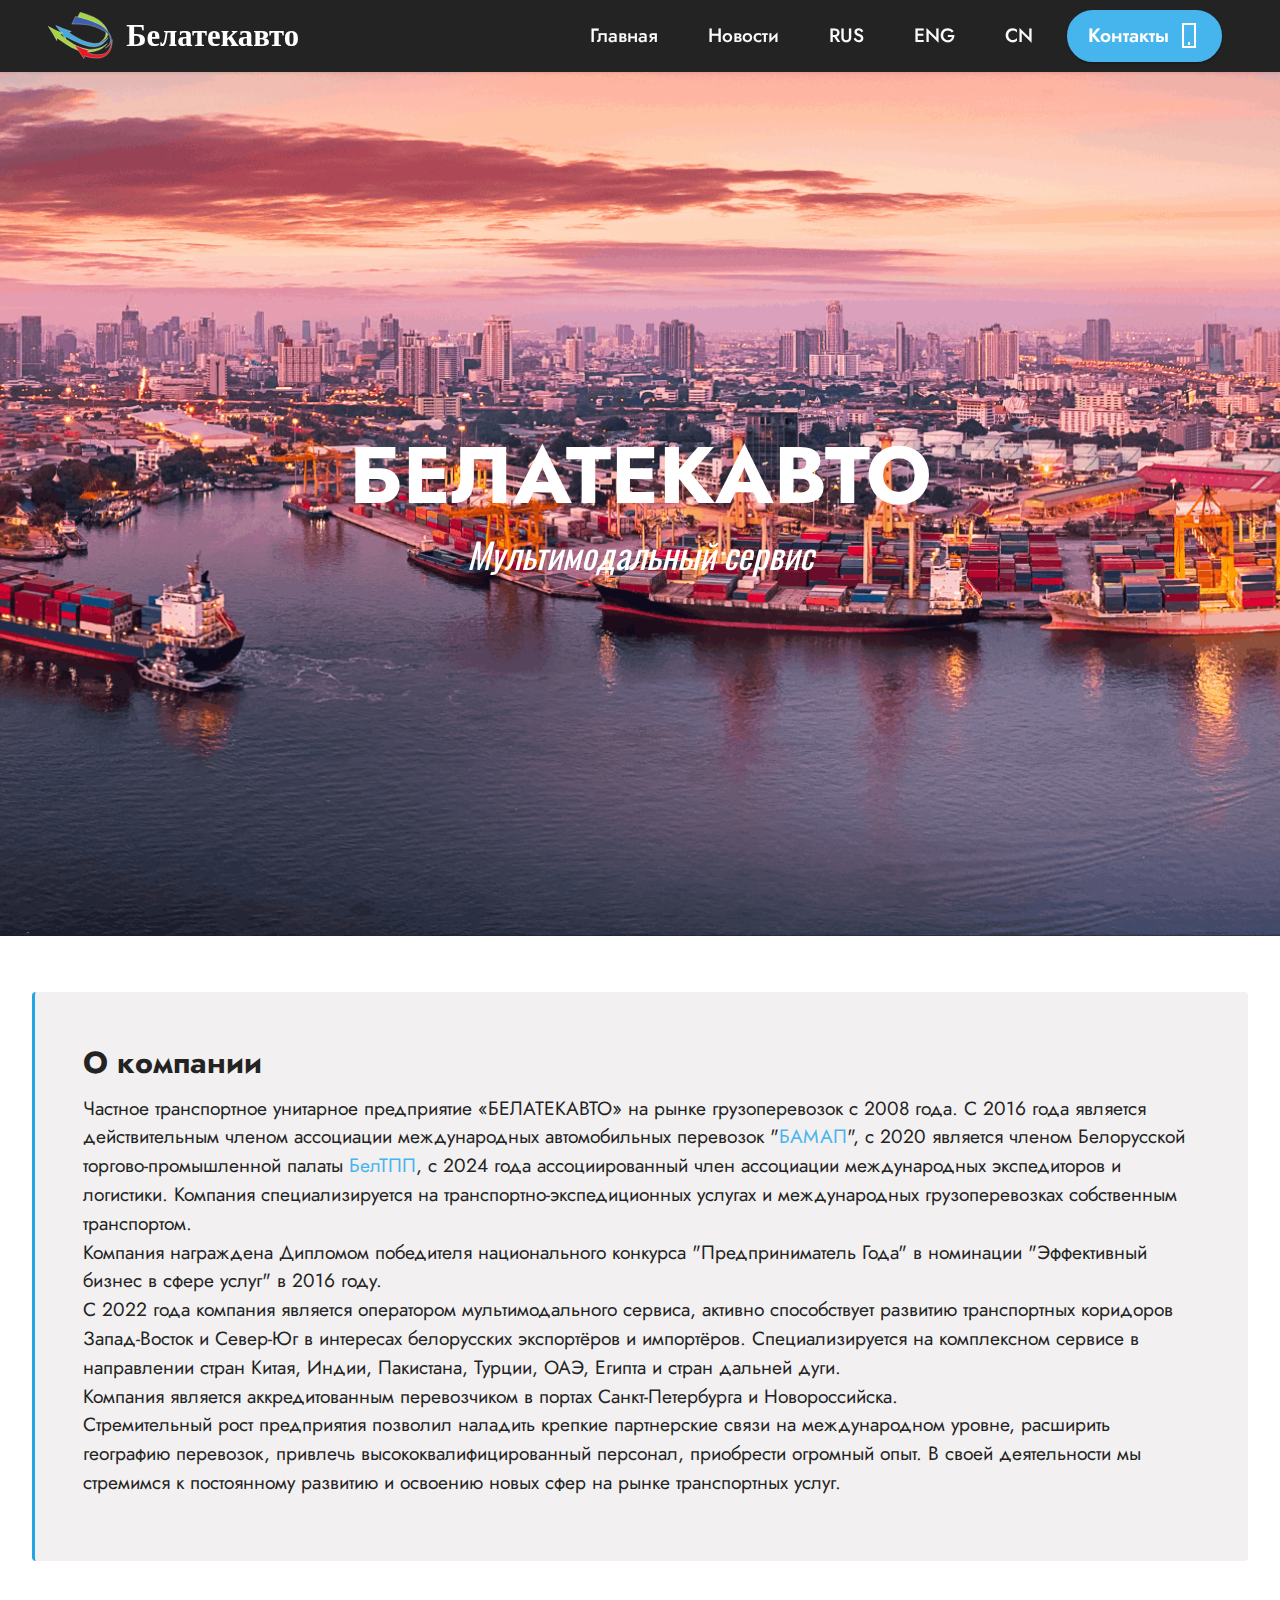
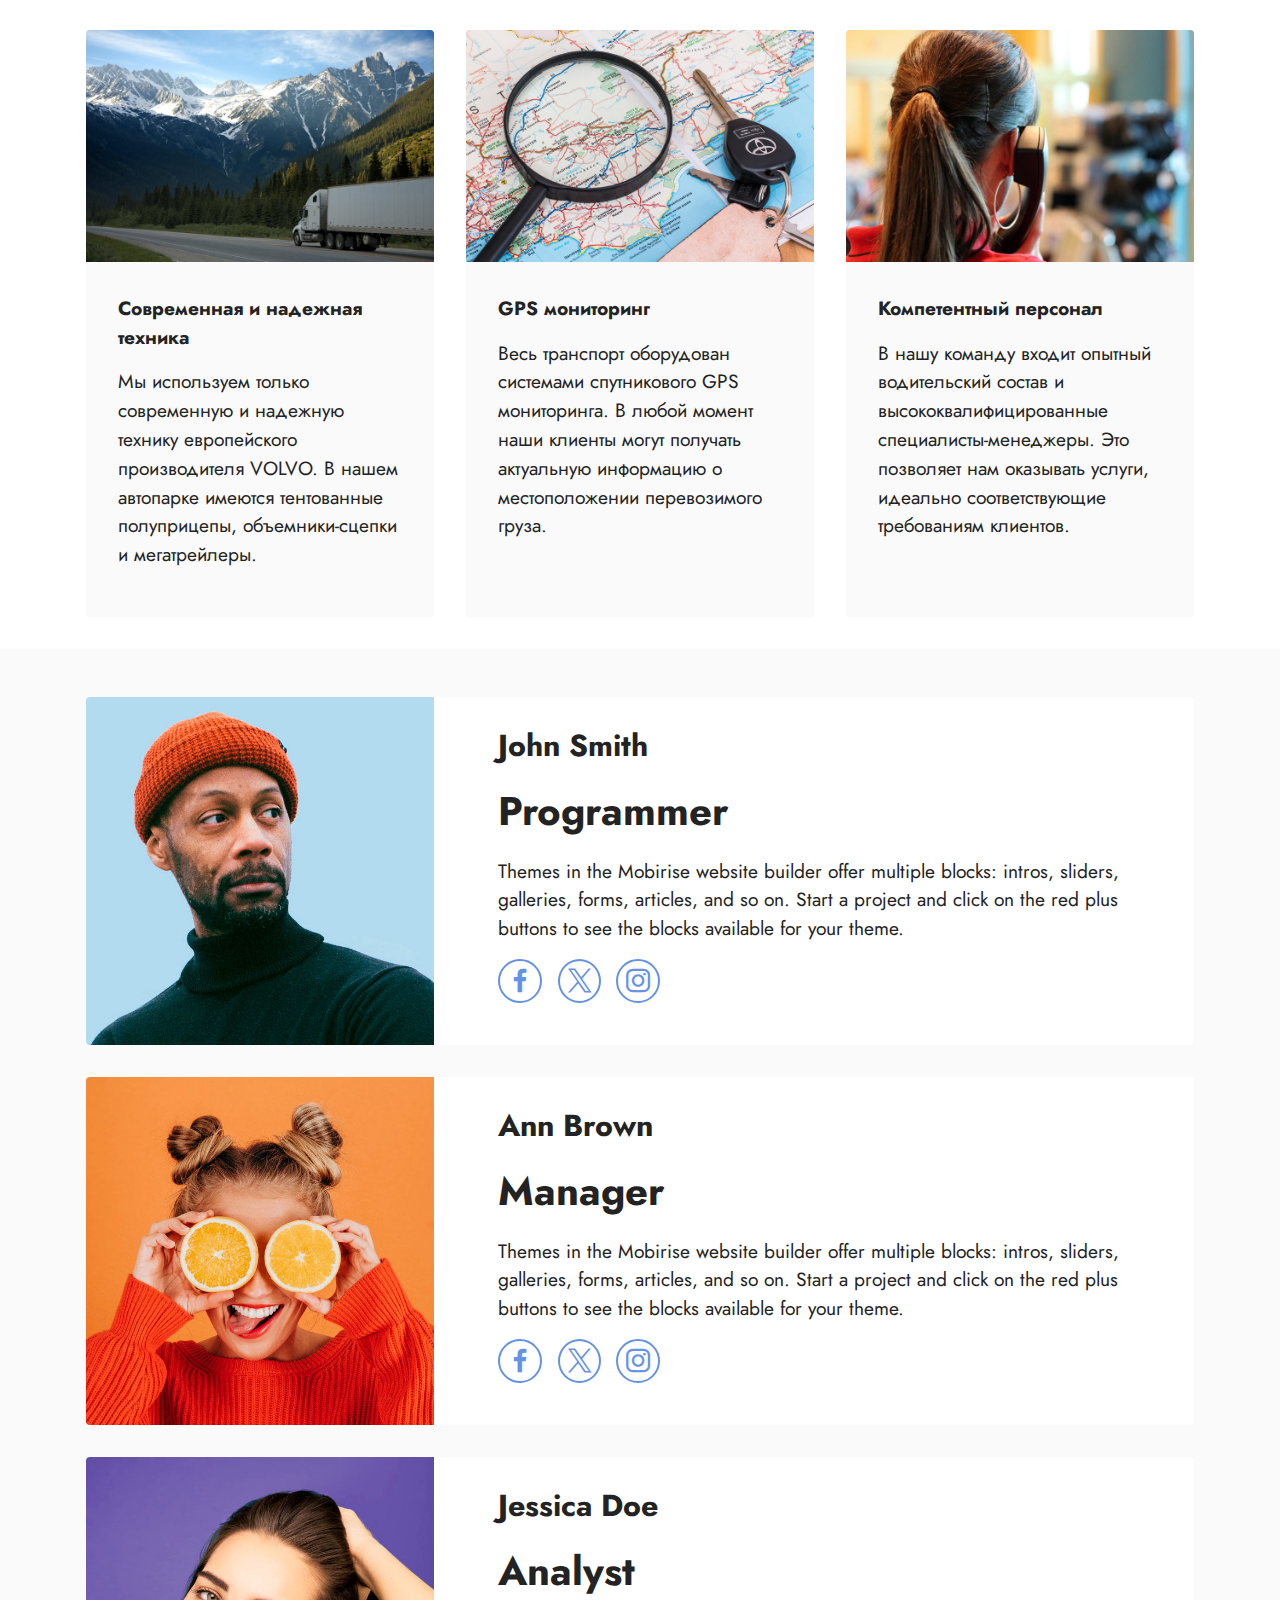
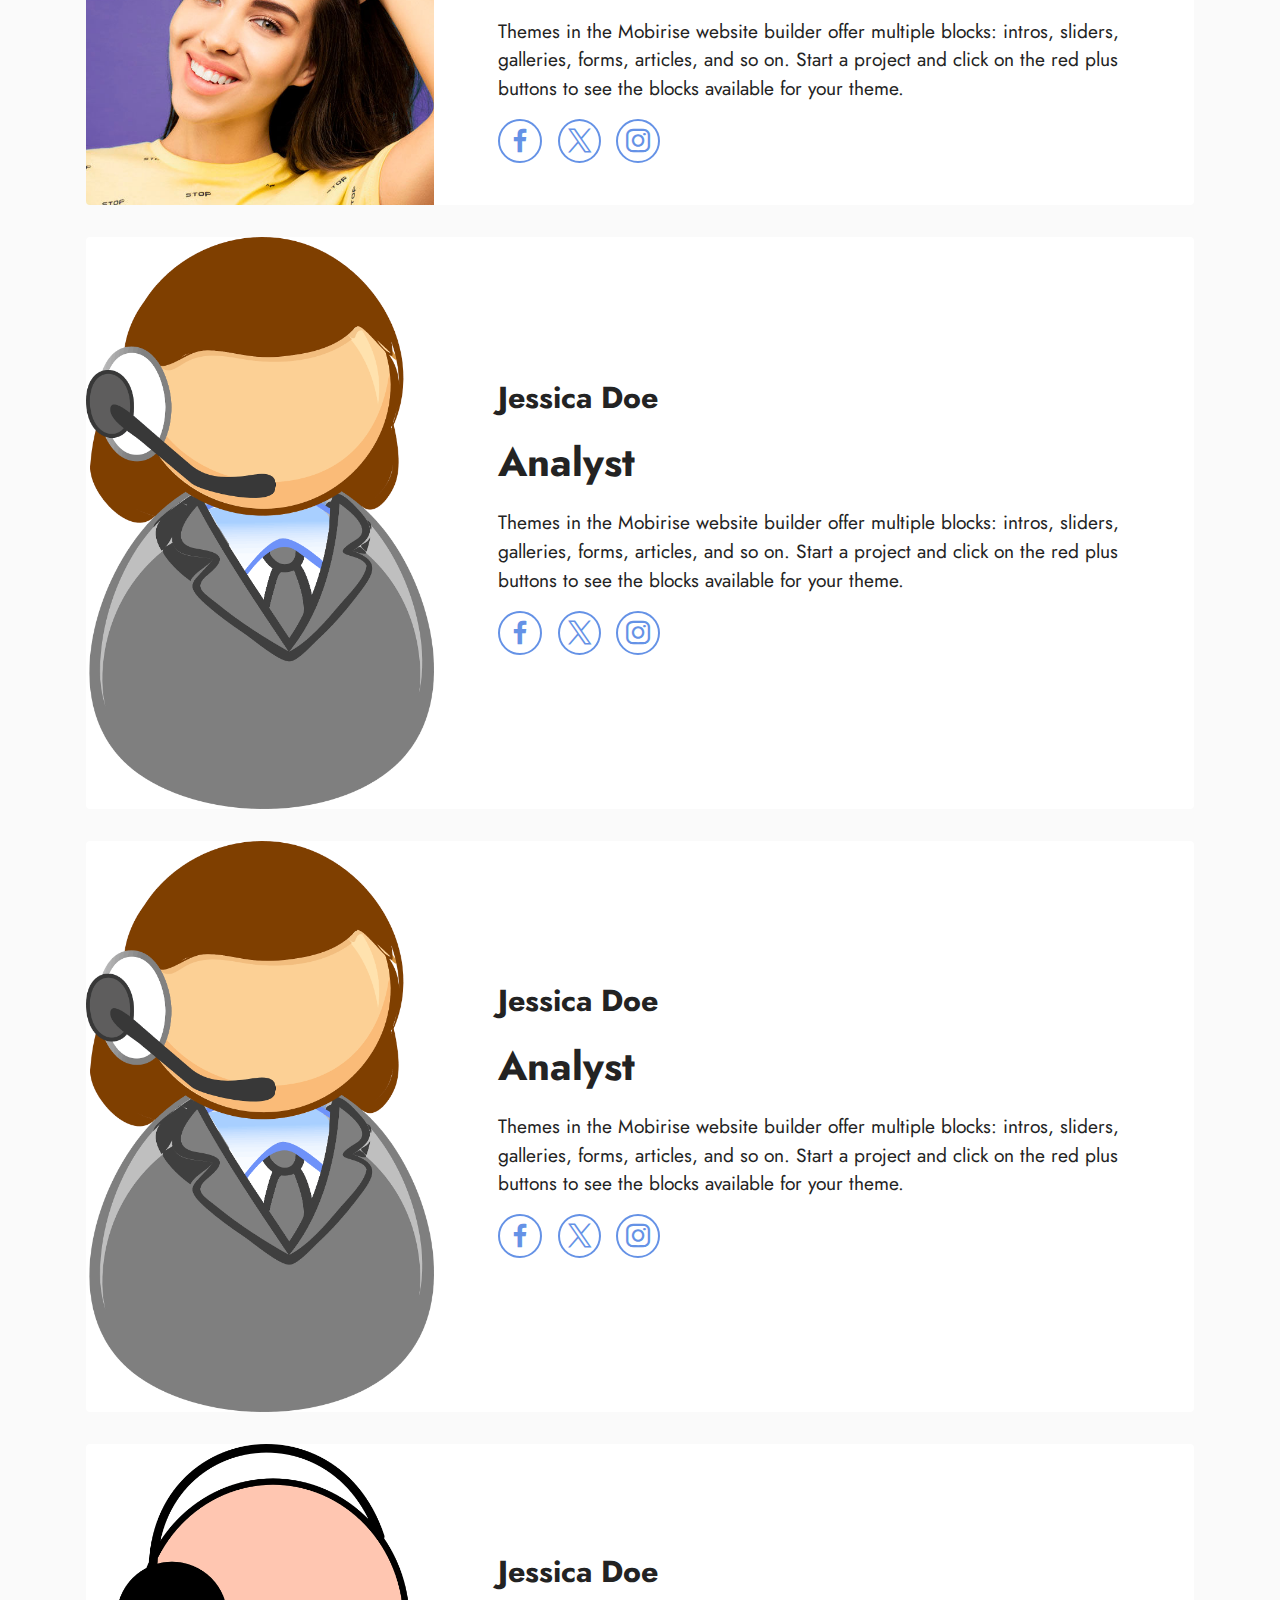
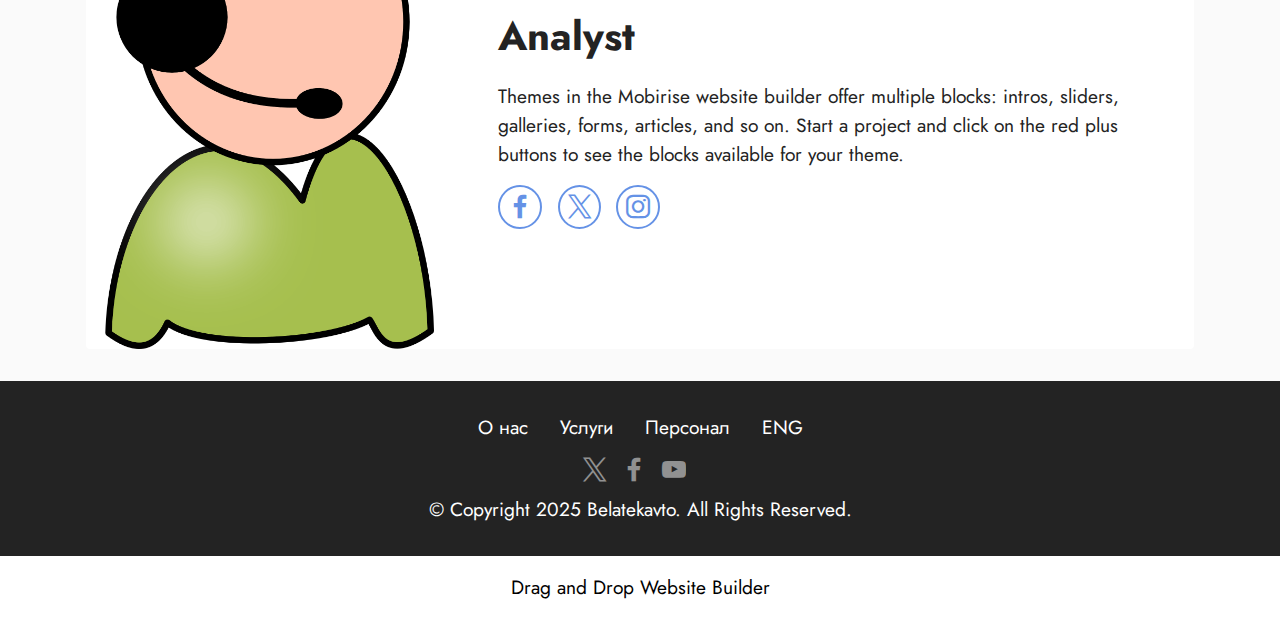
==== commit cfc6b049: "Add files via upload" ====
--- a/index.html
+++ b/index.html
@@ -23,7 +23,7 @@
   <noscript><link rel="stylesheet" href="https://fonts.googleapis.com/css?family=Jost:100,200,300,400,500,600,700,800,900,100i,200i,300i,400i,500i,600i,700i,800i,900i&display=swap"></noscript>
   <link rel="preload" href="https://fonts.googleapis.com/css?family=Oswald:200,300,400,500,600,700&display=swap" as="style" onload="this.onload=null;this.rel='stylesheet'">
   <noscript><link rel="stylesheet" href="https://fonts.googleapis.com/css?family=Oswald:200,300,400,500,600,700&display=swap"></noscript>
-  <link rel="preload" as="style" href="assets/mobirise/css/mbr-additional.css?v=40aURr"><link rel="stylesheet" href="assets/mobirise/css/mbr-additional.css?v=40aURr" type="text/css">
+  <link rel="preload" as="style" href="assets/mobirise/css/mbr-additional.css?v=EAF10R"><link rel="stylesheet" href="assets/mobirise/css/mbr-additional.css?v=EAF10R" type="text/css">
 
   
   
@@ -466,7 +466,7 @@
             </div>
         </div>
     </div>
-</section><section class="display-7" style="padding: 0;align-items: center;justify-content: center;flex-wrap: wrap;    align-content: center;display: flex;position: relative;height: 4rem;"><a href="https://mobiri.se/" style="flex: 1 1;height: 4rem;position: absolute;width: 100%;z-index: 1;"><img alt="" style="height: 4rem;" src="[data-uri]"></a><p style="margin: 0;text-align: center;" class="display-7">&#8204;</p><a style="z-index:1" href="https://mobirise.com"> Website Software</a></section><script src="assets/bootstrap/js/bootstrap.bundle.min.js"></script>  <script src="assets/parallax/jarallax.js"></script>  <script src="assets/smoothscroll/smooth-scroll.js"></script>  <script src="assets/ytplayer/index.js"></script>  <script src="assets/dropdown/js/navbar-dropdown.js"></script>  <script src="assets/theme/js/script.js"></script>  
+</section><section class="display-7" style="padding: 0;align-items: center;justify-content: center;flex-wrap: wrap;    align-content: center;display: flex;position: relative;height: 4rem;"><a href="https://mobiri.se/" style="flex: 1 1;height: 4rem;position: absolute;width: 100%;z-index: 1;"><img alt="" style="height: 4rem;" src="[data-uri]"></a><p style="margin: 0;text-align: center;" class="display-7">&#8204;</p><a style="z-index:1" href="https://mobirise.com/drag-drop-website-builder.html">Drag and Drop Website Builder</a></section><script src="assets/bootstrap/js/bootstrap.bundle.min.js"></script>  <script src="assets/parallax/jarallax.js"></script>  <script src="assets/smoothscroll/smooth-scroll.js"></script>  <script src="assets/ytplayer/index.js"></script>  <script src="assets/dropdown/js/navbar-dropdown.js"></script>  <script src="assets/theme/js/script.js"></script>  
   
   
 </body>
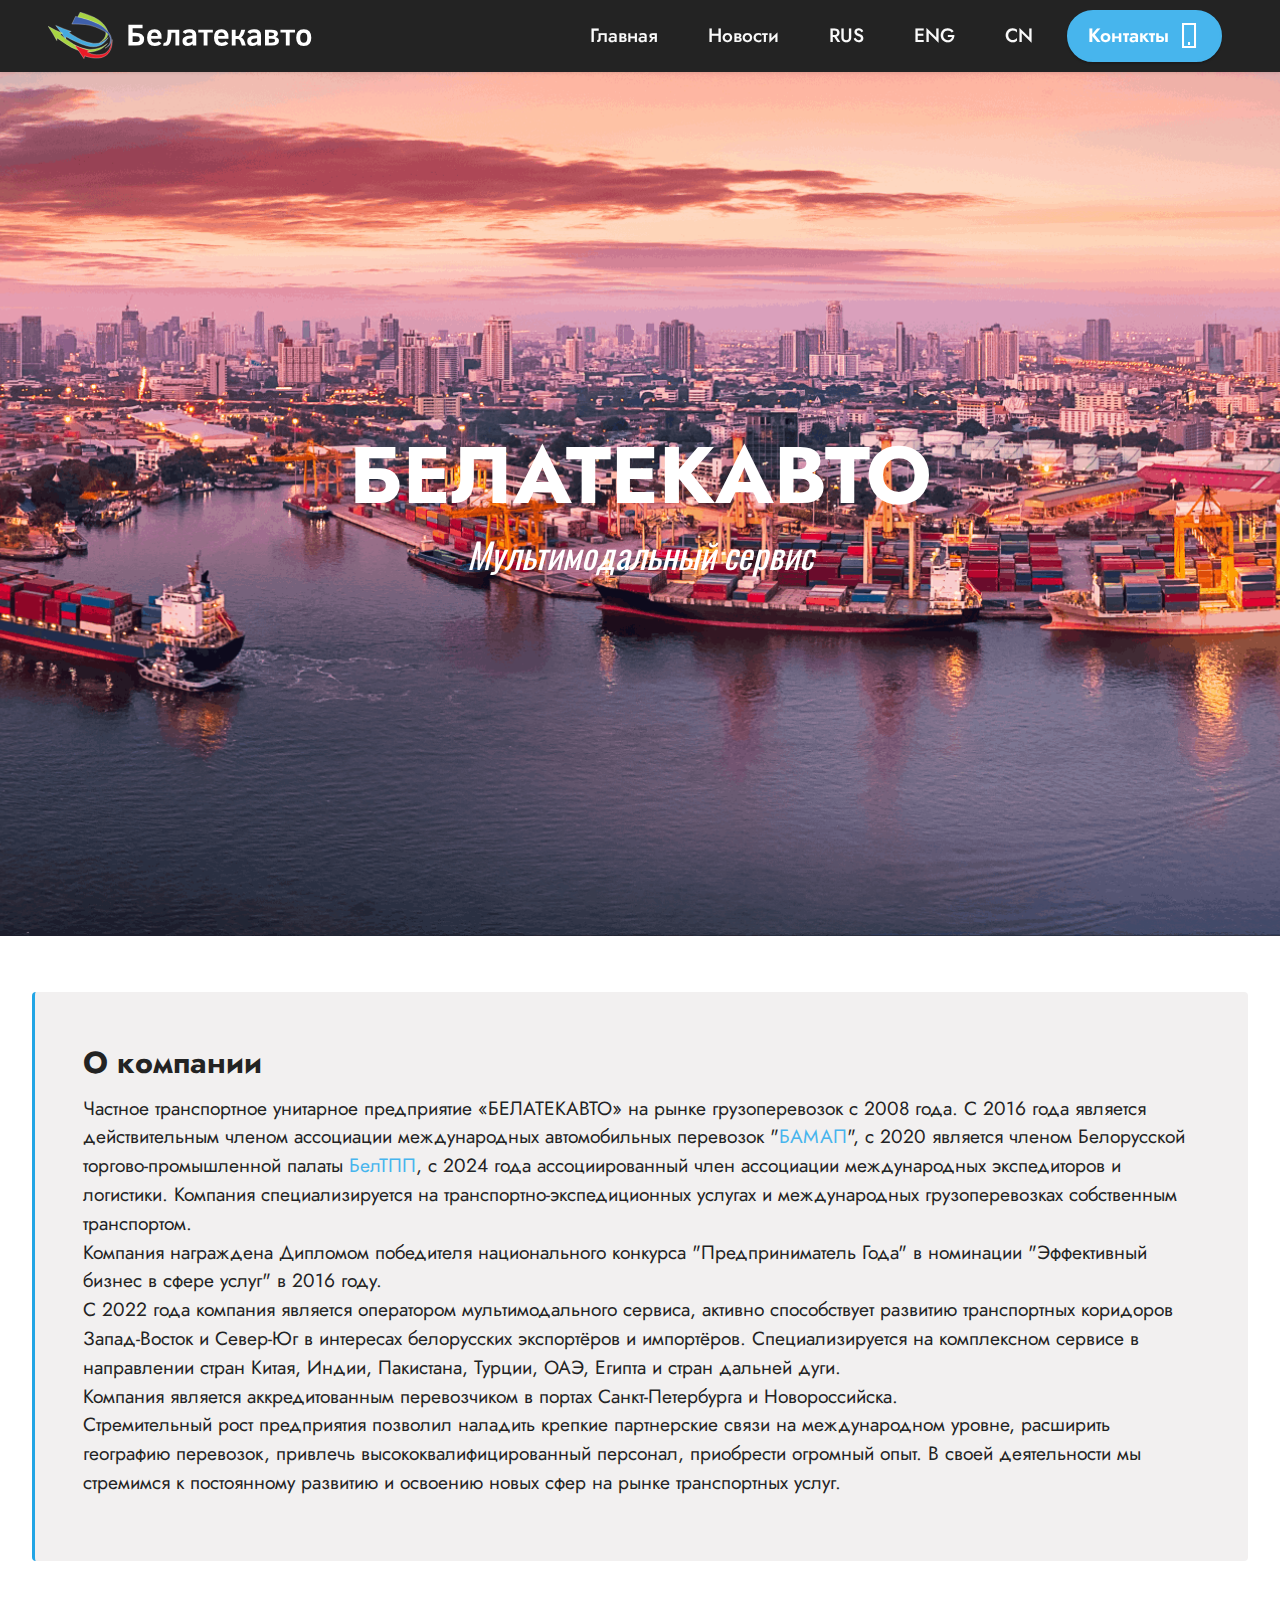
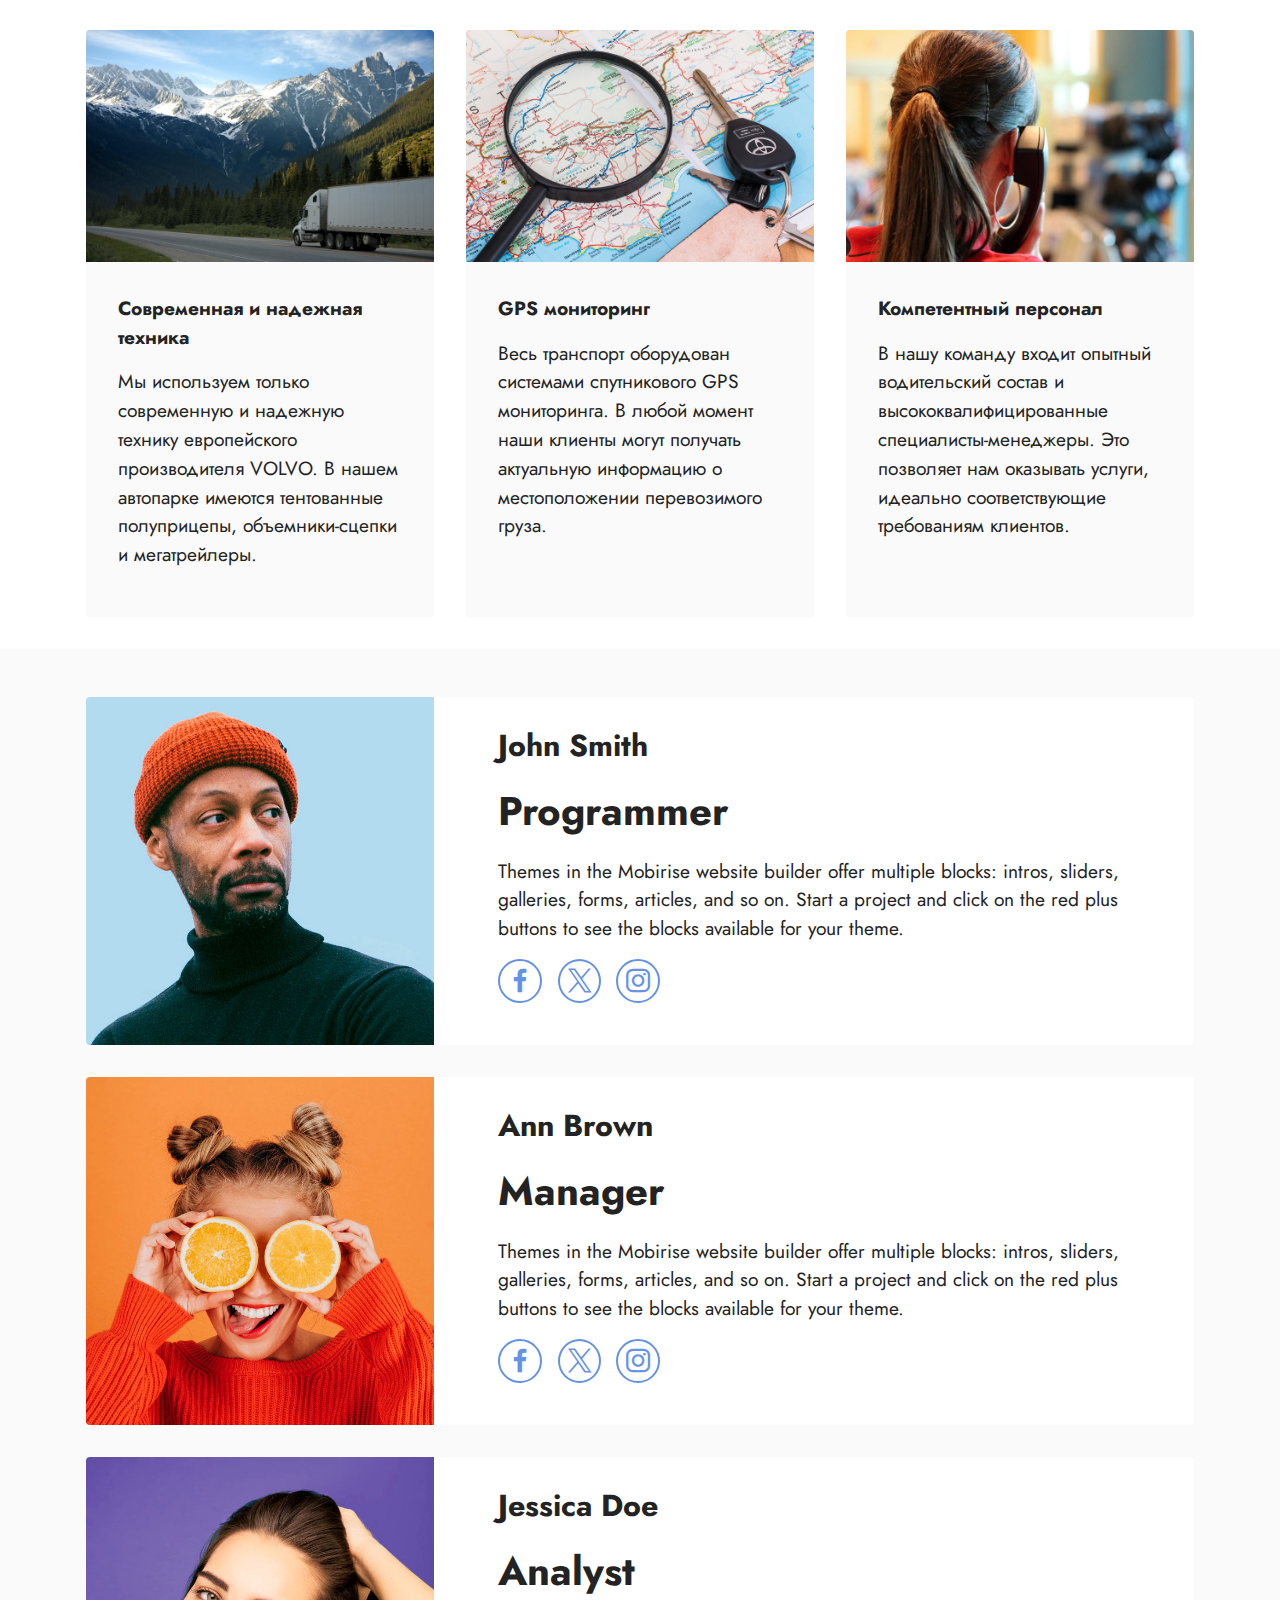
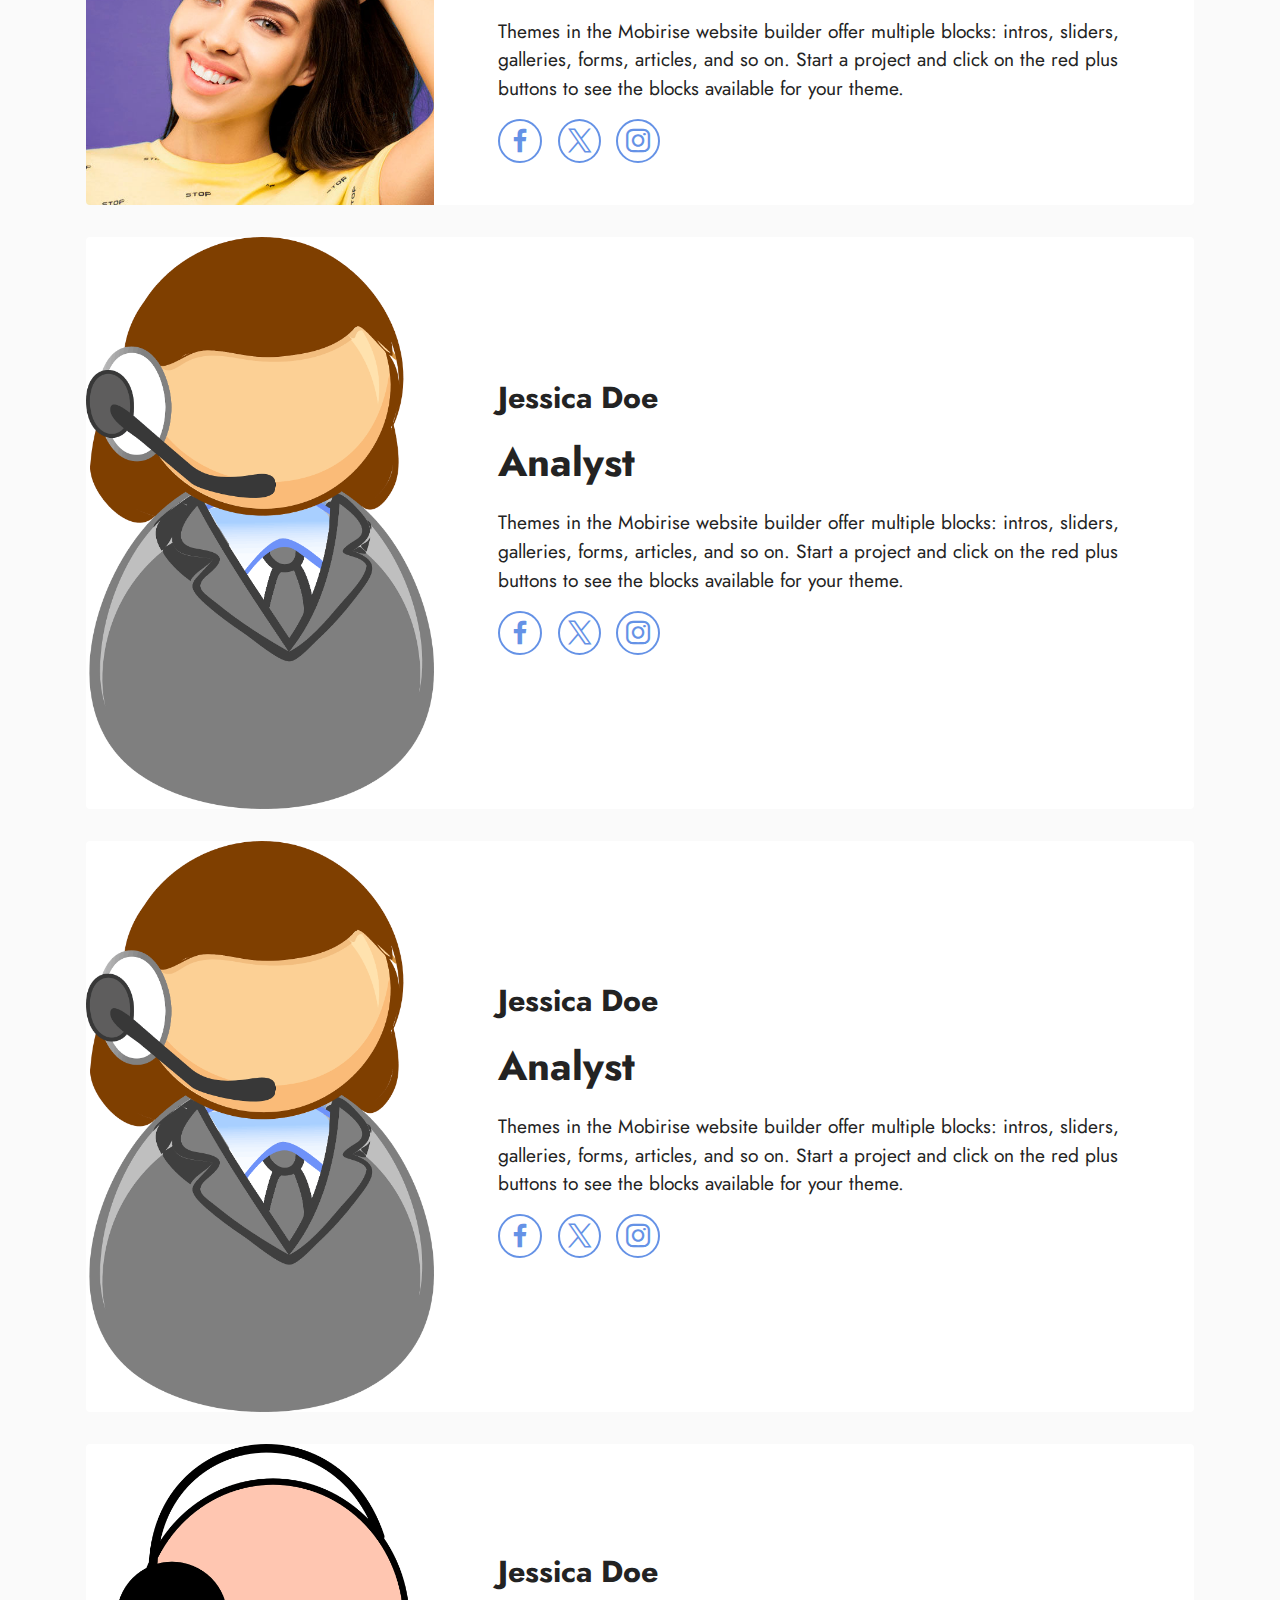
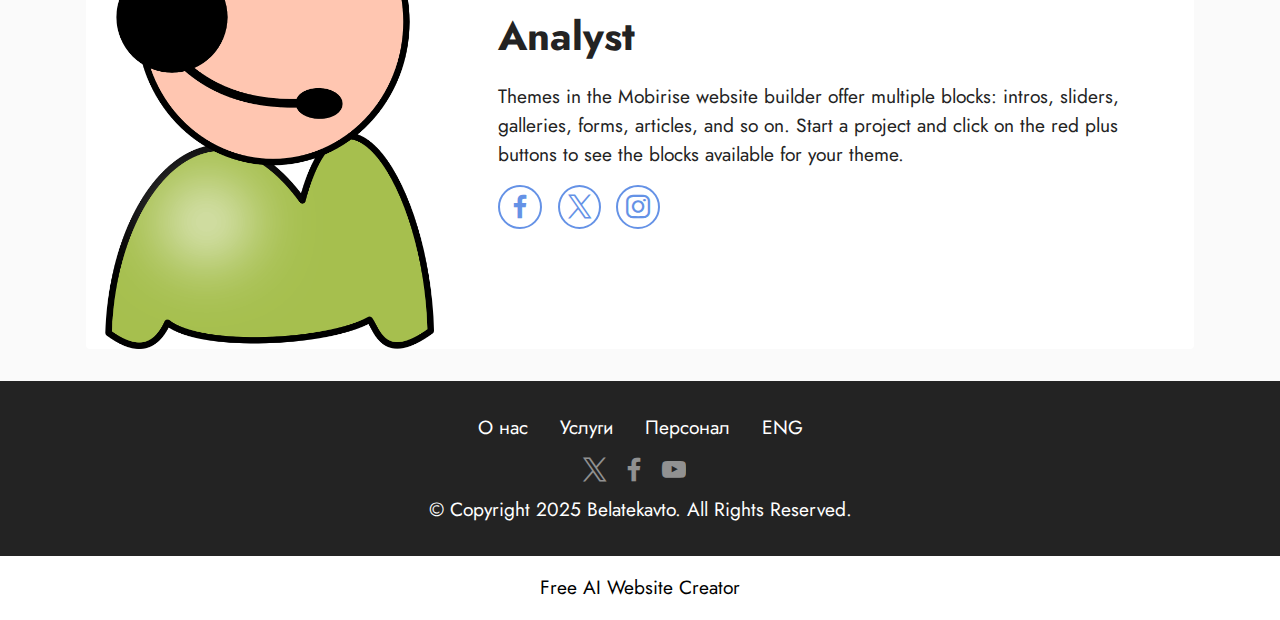
==== commit d6df2b95: "Add files via upload" ====
--- a/index.html
+++ b/index.html
@@ -6,7 +6,7 @@
   <meta http-equiv="X-UA-Compatible" content="IE=edge">
   <meta name="generator" content="Mobirise v5.9.18, mobirise.com">
   <meta name="viewport" content="width=device-width, initial-scale=1, minimum-scale=1">
-  <link rel="shortcut icon" href="assets/images/belatekrus-3.svg" type="image/x-icon">
+  <link rel="shortcut icon" href="assets/images/belatekru.svg" type="image/x-icon">
   <meta name="description" content="">
   
   
@@ -23,7 +23,7 @@
   <noscript><link rel="stylesheet" href="https://fonts.googleapis.com/css?family=Jost:100,200,300,400,500,600,700,800,900,100i,200i,300i,400i,500i,600i,700i,800i,900i&display=swap"></noscript>
   <link rel="preload" href="https://fonts.googleapis.com/css?family=Oswald:200,300,400,500,600,700&display=swap" as="style" onload="this.onload=null;this.rel='stylesheet'">
   <noscript><link rel="stylesheet" href="https://fonts.googleapis.com/css?family=Oswald:200,300,400,500,600,700&display=swap"></noscript>
-  <link rel="preload" as="style" href="assets/mobirise/css/mbr-additional.css?v=EAF10R"><link rel="stylesheet" href="assets/mobirise/css/mbr-additional.css?v=EAF10R" type="text/css">
+  <link rel="preload" as="style" href="assets/mobirise/css/mbr-additional.css?v=AbDpAA"><link rel="stylesheet" href="assets/mobirise/css/mbr-additional.css?v=AbDpAA" type="text/css">
 
   
   
@@ -38,7 +38,7 @@
             <div class="navbar-brand">
                 <span class="navbar-logo">
                     <a href="https://mobiri.se">
-                        <img src="assets/images/belatekrus-3.svg" alt="Mobirise Website Builder" style="height: 3rem;">
+                        <img src="assets/images/belatekru.svg" alt="Mobirise Website Builder" style="height: 3rem;">
                     </a>
                 </span>
                 
@@ -466,7 +466,7 @@
             </div>
         </div>
     </div>
-</section><section class="display-7" style="padding: 0;align-items: center;justify-content: center;flex-wrap: wrap;    align-content: center;display: flex;position: relative;height: 4rem;"><a href="https://mobiri.se/" style="flex: 1 1;height: 4rem;position: absolute;width: 100%;z-index: 1;"><img alt="" style="height: 4rem;" src="[data-uri]"></a><p style="margin: 0;text-align: center;" class="display-7">&#8204;</p><a style="z-index:1" href="https://mobirise.com/drag-drop-website-builder.html">Drag and Drop Website Builder</a></section><script src="assets/bootstrap/js/bootstrap.bundle.min.js"></script>  <script src="assets/parallax/jarallax.js"></script>  <script src="assets/smoothscroll/smooth-scroll.js"></script>  <script src="assets/ytplayer/index.js"></script>  <script src="assets/dropdown/js/navbar-dropdown.js"></script>  <script src="assets/theme/js/script.js"></script>  
+</section><section class="display-7" style="padding: 0;align-items: center;justify-content: center;flex-wrap: wrap;    align-content: center;display: flex;position: relative;height: 4rem;"><a href="https://mobiri.se/" style="flex: 1 1;height: 4rem;position: absolute;width: 100%;z-index: 1;"><img alt="" style="height: 4rem;" src="[data-uri]"></a><p style="margin: 0;text-align: center;" class="display-7">&#8204;</p><a style="z-index:1" href="https://mobirise.com/builder/ai-website-creator.html">Free AI Website Creator</a></section><script src="assets/bootstrap/js/bootstrap.bundle.min.js"></script>  <script src="assets/parallax/jarallax.js"></script>  <script src="assets/smoothscroll/smooth-scroll.js"></script>  <script src="assets/ytplayer/index.js"></script>  <script src="assets/dropdown/js/navbar-dropdown.js"></script>  <script src="assets/theme/js/script.js"></script>  
   
   
 </body>
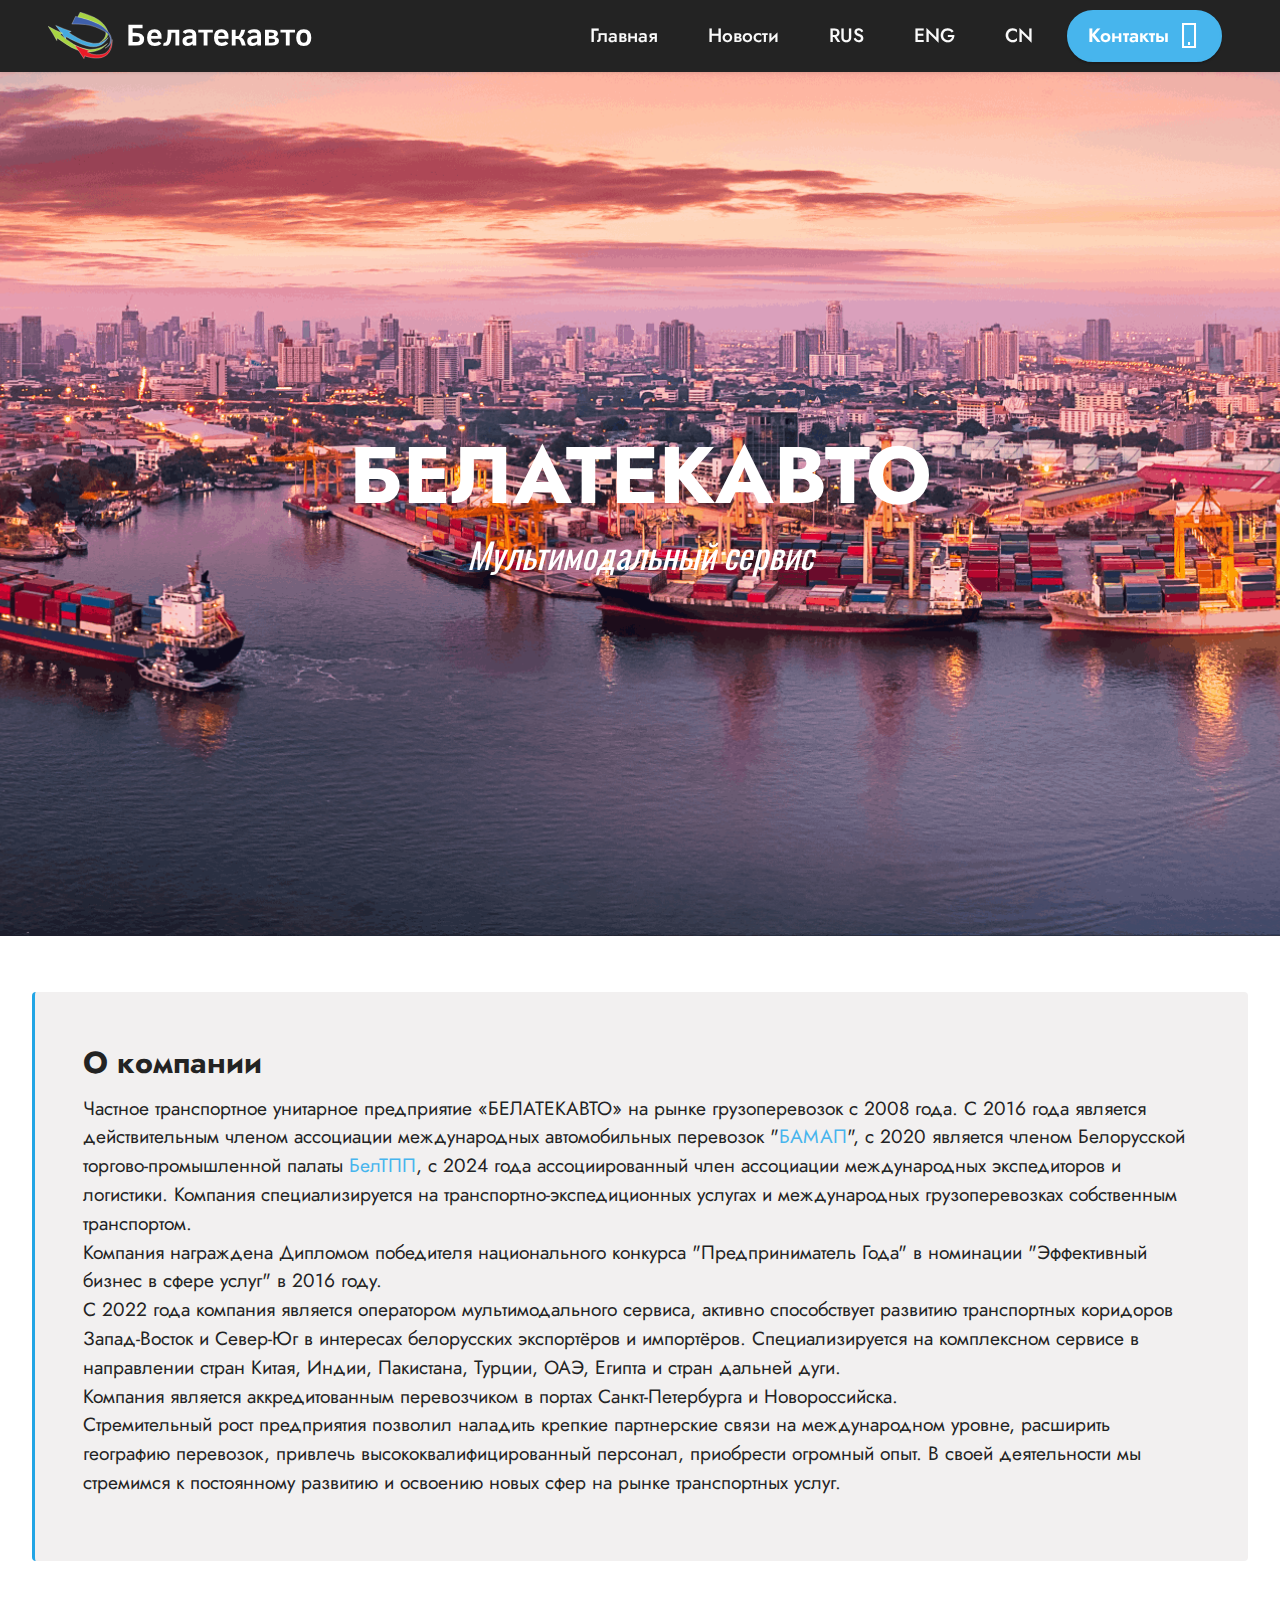
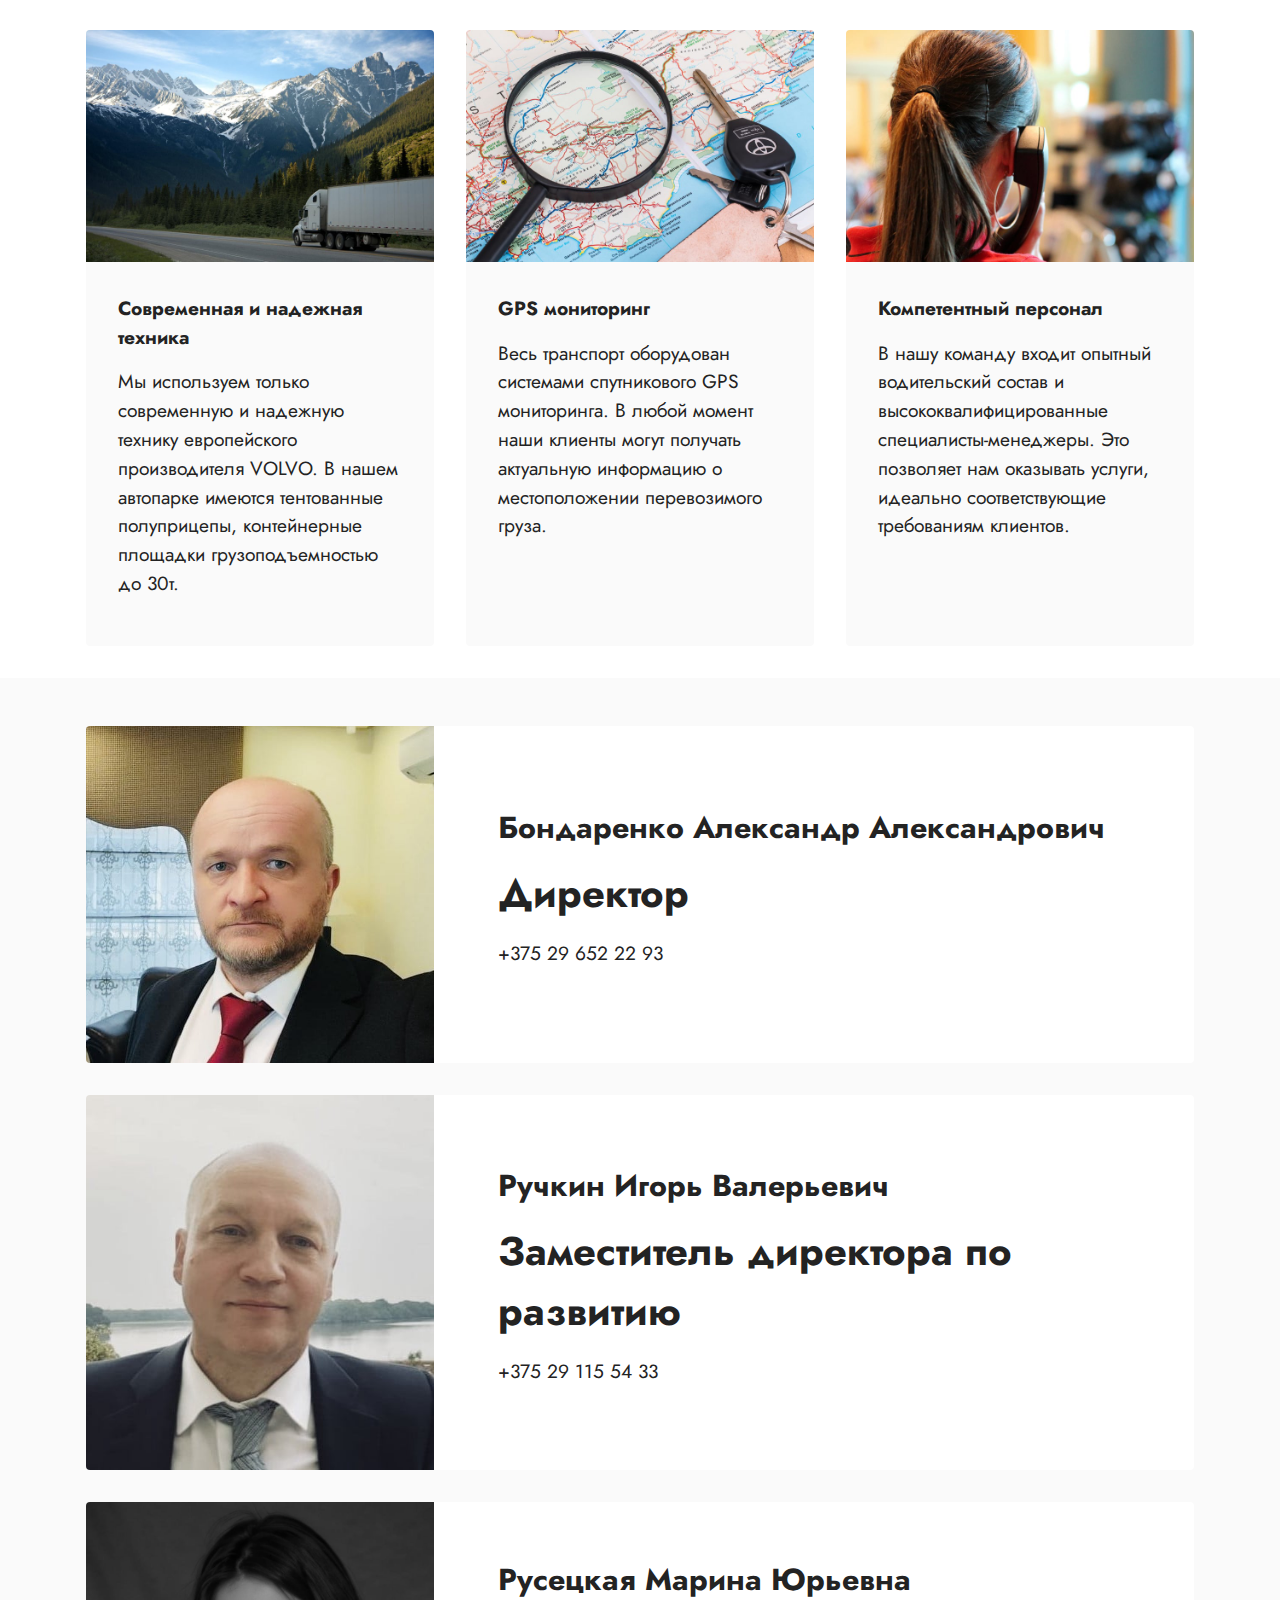
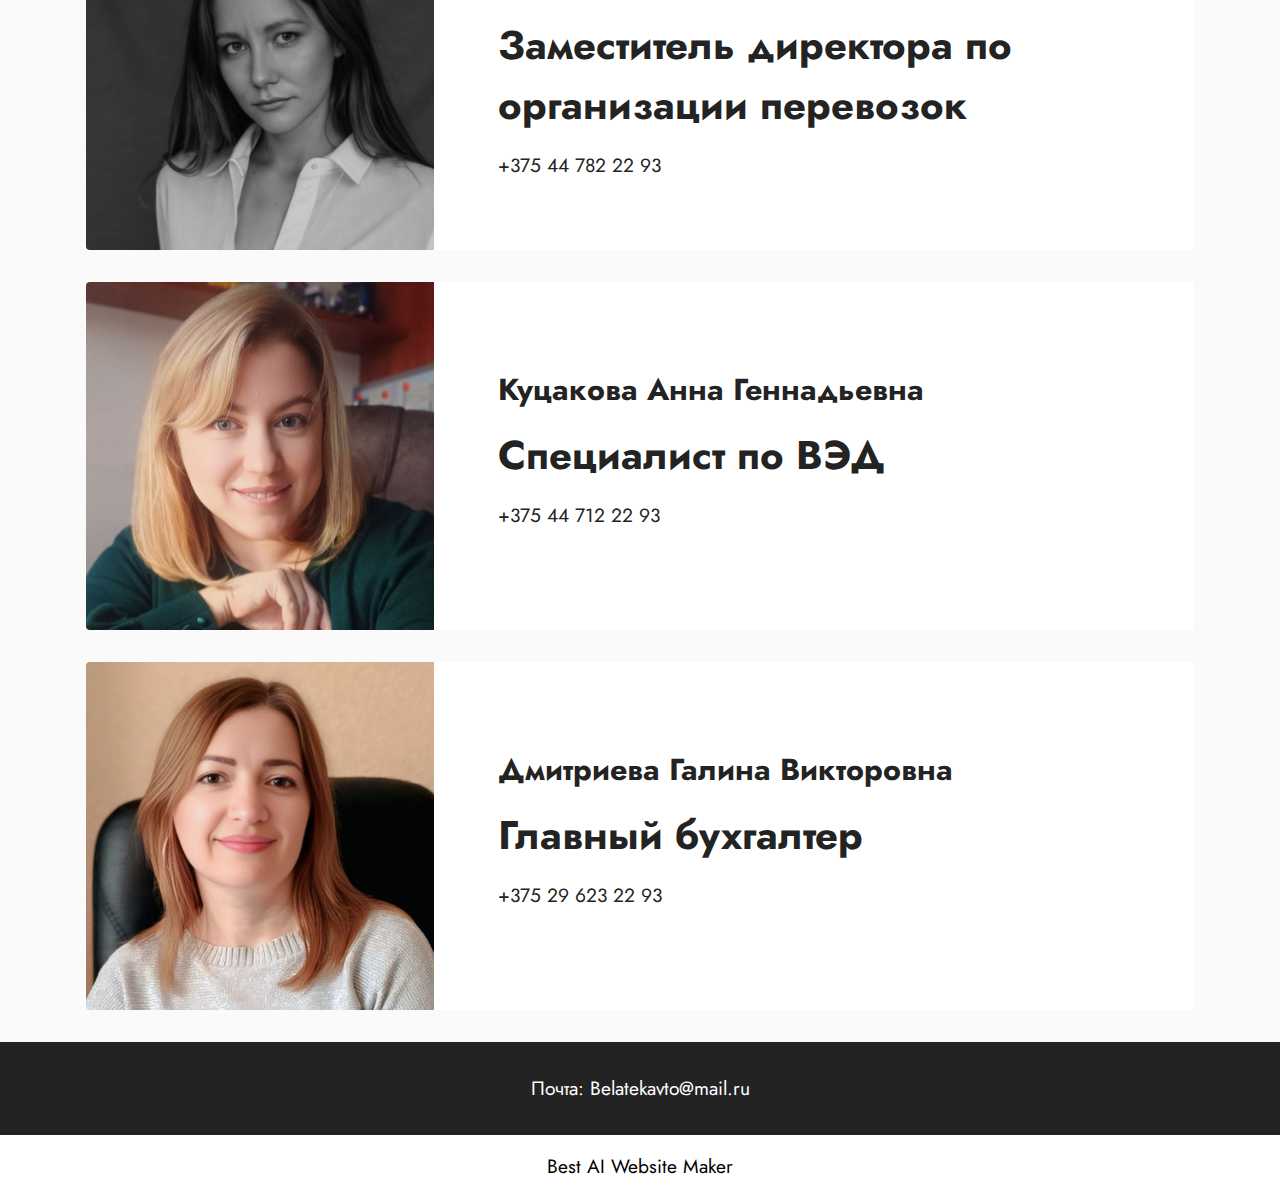
==== commit 5d2b0e28: "Add files via upload" ====
--- a/index.html
+++ b/index.html
@@ -6,7 +6,7 @@
   <meta http-equiv="X-UA-Compatible" content="IE=edge">
   <meta name="generator" content="Mobirise v5.9.18, mobirise.com">
   <meta name="viewport" content="width=device-width, initial-scale=1, minimum-scale=1">
-  <link rel="shortcut icon" href="assets/images/belatekru.svg" type="image/x-icon">
+  <link rel="shortcut icon" href="assets/images/0.svg" type="image/x-icon">
   <meta name="description" content="">
   
   
@@ -23,7 +23,7 @@
   <noscript><link rel="stylesheet" href="https://fonts.googleapis.com/css?family=Jost:100,200,300,400,500,600,700,800,900,100i,200i,300i,400i,500i,600i,700i,800i,900i&display=swap"></noscript>
   <link rel="preload" href="https://fonts.googleapis.com/css?family=Oswald:200,300,400,500,600,700&display=swap" as="style" onload="this.onload=null;this.rel='stylesheet'">
   <noscript><link rel="stylesheet" href="https://fonts.googleapis.com/css?family=Oswald:200,300,400,500,600,700&display=swap"></noscript>
-  <link rel="preload" as="style" href="assets/mobirise/css/mbr-additional.css?v=AbDpAA"><link rel="stylesheet" href="assets/mobirise/css/mbr-additional.css?v=AbDpAA" type="text/css">
+  <link rel="preload" as="style" href="assets/mobirise/css/mbr-additional.css?v=1kdTBW"><link rel="stylesheet" href="assets/mobirise/css/mbr-additional.css?v=1kdTBW" type="text/css">
 
   
   
@@ -56,7 +56,7 @@
                     <li class="nav-item"><a class="nav-link link text-white text-primary display-7" href="page1.html">Новости</a></li>
                     <li class="nav-item"><a class="nav-link link text-white text-primary display-7" href="index.html">RUS</a></li><li class="nav-item"><a class="nav-link link text-white text-primary display-7" href="page2.html">ENG</a></li><li class="nav-item"><a class="nav-link link text-white text-primary display-7" href="page2.html">CN</a></li></ul>
                 
-                <div class="navbar-buttons mbr-section-btn"><a class="btn btn-info display-7" href="index.html#contacts2-9"><span class="mobi-mbri mobi-mbri-mobile-2 mbr-iconfont mbr-iconfont-btn"></span>Контакты</a></div>
+                <div class="navbar-buttons mbr-section-btn"><a class="btn btn-info display-7" href="index.html#team2-u"><span class="mobi-mbri mobi-mbri-mobile-2 mbr-iconfont mbr-iconfont-btn"></span>Контакты</a></div>
             </div>
         </div>
     </nav>
@@ -109,7 +109,7 @@
                     <div class="item-content">
                         <h5 class="item-title mbr-fonts-style display-7"><strong>Cовременная и надежная техника</strong></h5>
                         
-                        <p class="mbr-text mbr-fonts-style mt-3 display-7">Мы используем только современную и надежную технику европейского производителя VOLVO. В нашем автопарке имеются тентованные полуприцепы,&nbsp;объемники-сцепки и&nbsp;мегатрейлеры.</p>
+                        <p class="mbr-text mbr-fonts-style mt-3 display-7">Мы используем только современную и надежную технику европейского производителя VOLVO. В нашем автопарке имеются тентованные полуприцепы,&nbsp;контейнерные площадки грузоподъемностью до 30т.</p>
                     </div>
                     
                 </div>
@@ -155,41 +155,16 @@
                 <div class="row align-items-center">
                     <div class="col-12 col-md-4">
                         <div class="image-wrapper">
-                            <img src="assets/images/team1.jpg" alt="Mobirise Website Builder" data-slide-to="0" data-bs-slide-to="0">
-                        </div>
-                    </div>
-                    <div class="col-12 col-md">
-                        <div class="card-box">
-                            <h5 class="card-title mbr-fonts-style m-0 mb-3 display-5">
-                                <strong>John Smith</strong>
-                            </h5>
-                            <h6 class="card-subtitle mbr-fonts-style mb-3 display-4">
-                                <strong>Programmer</strong>
-                            </h6>
+                            <img src="assets/images/img-6728-568x550.jpg" alt="Mobirise Website Builder" data-slide-to="0" data-bs-slide-to="0">
+                        </div>
+                    </div>
+                    <div class="col-12 col-md">
+                        <div class="card-box">
+                            <h5 class="card-title mbr-fonts-style m-0 mb-3 display-5"><strong>Бондаренко Александр Александрович</strong></h5>
+                            <h6 class="card-subtitle mbr-fonts-style mb-3 display-4"><strong>Директор</strong></h6>
                             <p class="mbr-text mbr-fonts-style display-7">
-                                Themes in the Mobirise website builder offer multiple blocks: intros, sliders,
-                                galleries, forms, articles, and so on. Start a project and click on the red plus buttons
-                                to see the blocks available for your theme.
-                            </p>
-                            <div class="social-row display-7">
-                                <div class="soc-item">
-                                    <a href="https://www.facebook.com/Mobirise/" target="_blank">
-                                        <span class="mbr-iconfont socicon socicon-facebook"></span>
-                                    </a>
-                                </div>
-                                <div class="soc-item">
-                                    <a href="https://twitter.com/mobirise" target="_blank">
-                                        <span class="mbr-iconfont socicon socicon-twitter"></span>
-                                    </a>
-                                </div>
-                                <div class="soc-item">
-                                    <a href="https://instagram.com/mobirise" target="_blank">
-                                        <span class="mbr-iconfont socicon socicon-instagram"></span>
-                                    </a>
-                                </div>
-                                
-                                
-                            </div>
+                                +375 29 652 22 93<br></p>
+                            
                         </div>
                     </div>
                 </div>
@@ -200,41 +175,15 @@
                 <div class="row align-items-center">
                     <div class="col-12 col-md-4">
                         <div class="image-wrapper">
-                            <img src="assets/images/team2.jpg" alt="Mobirise Website Builder" data-slide-to="2" data-bs-slide-to="2">
-                        </div>
-                    </div>
-                    <div class="col-12 col-md">
-                        <div class="card-box">
-                            <h5 class="card-title mbr-fonts-style m-0 mb-3 display-5">
-                                <strong>Ann Brown</strong>
-                            </h5>
-                            <h6 class="card-subtitle mbr-fonts-style mb-3 display-4">
-                                <strong>Manager</strong>
-                            </h6>
-                            <p class="mbr-text mbr-fonts-style display-7">
-                                Themes in the Mobirise website builder offer multiple blocks: intros, sliders,
-                                galleries, forms, articles, and so on. Start a project and click on the red plus buttons
-                                to see the blocks available for your theme.
-                            </p>
-                            <div class="social-row display-7">
-                                <div class="soc-item">
-                                    <a href="https://www.facebook.com/Mobirise/" target="_blank">
-                                        <span class="mbr-iconfont socicon socicon-facebook"></span>
-                                    </a>
-                                </div>
-                                <div class="soc-item">
-                                    <a href="https://twitter.com/mobirise" target="_blank">
-                                        <span class="mbr-iconfont socicon socicon-twitter"></span>
-                                    </a>
-                                </div>
-                                <div class="soc-item">
-                                    <a href="https://instagram.com/mobirise" target="_blank">
-                                        <span class="mbr-iconfont socicon socicon-instagram"></span>
-                                    </a>
-                                </div>
-                                
-                                
-                            </div>
+                            <img src="assets/images/img-6727-470x507.jpg" alt="Mobirise Website Builder" data-slide-to="2" data-bs-slide-to="2">
+                        </div>
+                    </div>
+                    <div class="col-12 col-md">
+                        <div class="card-box">
+                            <h5 class="card-title mbr-fonts-style m-0 mb-3 display-5"><strong>Ручкин Игорь Валерьевич</strong></h5>
+                            <h6 class="card-subtitle mbr-fonts-style mb-3 display-4"><strong>Заместитель директора по развитию</strong></h6>
+                            <p class="mbr-text mbr-fonts-style display-7">+375 29 115 54 33&nbsp;<br></p>
+                            
                         </div>
                     </div>
                 </div>
@@ -245,41 +194,15 @@
                 <div class="row align-items-center">
                     <div class="col-12 col-md-4">
                         <div class="image-wrapper">
-                            <img src="assets/images/team3.jpg" alt="Mobirise Website Builder" data-slide-to="3" data-bs-slide-to="3">
-                        </div>
-                    </div>
-                    <div class="col-12 col-md">
-                        <div class="card-box">
-                            <h5 class="card-title mbr-fonts-style m-0 mb-3 display-5">
-                                <strong>Jessica Doe</strong>
-                            </h5>
-                            <h6 class="card-subtitle mbr-fonts-style mb-3 display-4">
-                                <strong>Analyst</strong>
-                            </h6>
-                            <p class="mbr-text mbr-fonts-style display-7">
-                                Themes in the Mobirise website builder offer multiple blocks: intros, sliders,
-                                galleries, forms, articles, and so on. Start a project and click on the red plus buttons
-                                to see the blocks available for your theme.
-                            </p>
-                            <div class="social-row display-7">
-                                <div class="soc-item">
-                                    <a href="https://www.facebook.com/Mobirise/" target="_blank">
-                                        <span class="mbr-iconfont socicon socicon-facebook"></span>
-                                    </a>
-                                </div>
-                                <div class="soc-item">
-                                    <a href="https://twitter.com/mobirise" target="_blank">
-                                        <span class="mbr-iconfont socicon socicon-twitter"></span>
-                                    </a>
-                                </div>
-                                <div class="soc-item">
-                                    <a href="https://instagram.com/mobirise" target="_blank">
-                                        <span class="mbr-iconfont socicon socicon-instagram"></span>
-                                    </a>
-                                </div>
-                                
-                                
-                            </div>
+                            <img src="assets/images/img-6625-816x816.jpg" alt="Mobirise Website Builder" data-slide-to="3" data-bs-slide-to="3">
+                        </div>
+                    </div>
+                    <div class="col-12 col-md">
+                        <div class="card-box">
+                            <h5 class="card-title mbr-fonts-style m-0 mb-3 display-5"><strong>Русецкая Марина Юрьевна</strong></h5>
+                            <h6 class="card-subtitle mbr-fonts-style mb-3 display-4"><strong>Заместитель директора по организации перевозок</strong></h6>
+                            <p class="mbr-text mbr-fonts-style display-7">+375 44 782 22 93&nbsp;<br></p>
+                            
                         </div>
                     </div>
                 </div>
@@ -289,41 +212,15 @@
                 <div class="row align-items-center">
                     <div class="col-12 col-md-4">
                         <div class="image-wrapper">
-                            <img src="assets/images/mbr-1169x1920.png" alt="Mobirise Website Builder" data-slide-to="3" data-bs-slide-to="4">
-                        </div>
-                    </div>
-                    <div class="col-12 col-md">
-                        <div class="card-box">
-                            <h5 class="card-title mbr-fonts-style m-0 mb-3 display-5">
-                                <strong>Jessica Doe</strong>
-                            </h5>
-                            <h6 class="card-subtitle mbr-fonts-style mb-3 display-4">
-                                <strong>Analyst</strong>
-                            </h6>
-                            <p class="mbr-text mbr-fonts-style display-7">
-                                Themes in the Mobirise website builder offer multiple blocks: intros, sliders,
-                                galleries, forms, articles, and so on. Start a project and click on the red plus buttons
-                                to see the blocks available for your theme.
-                            </p>
-                            <div class="social-row display-7">
-                                <div class="soc-item">
-                                    <a href="https://www.facebook.com/Mobirise/" target="_blank">
-                                        <span class="mbr-iconfont socicon socicon-facebook"></span>
-                                    </a>
-                                </div>
-                                <div class="soc-item">
-                                    <a href="https://twitter.com/mobirise" target="_blank">
-                                        <span class="mbr-iconfont socicon socicon-twitter"></span>
-                                    </a>
-                                </div>
-                                <div class="soc-item">
-                                    <a href="https://instagram.com/mobirise" target="_blank">
-                                        <span class="mbr-iconfont socicon socicon-instagram"></span>
-                                    </a>
-                                </div>
-                                
-                                
-                            </div>
+                            <img src="assets/images/1738763877779-816x816.jpg" alt="Mobirise Website Builder" data-slide-to="3" data-bs-slide-to="4">
+                        </div>
+                    </div>
+                    <div class="col-12 col-md">
+                        <div class="card-box">
+                            <h5 class="card-title mbr-fonts-style m-0 mb-3 display-5"><strong>Куцакова Анна Геннадьевна</strong></h5>
+                            <h6 class="card-subtitle mbr-fonts-style mb-3 display-4"><strong>Специалист по ВЭД</strong></h6>
+                            <p class="mbr-text mbr-fonts-style display-7">+375 44 712 22 93&nbsp;<br></p>
+                            
                         </div>
                     </div>
                 </div>
@@ -333,85 +230,15 @@
                 <div class="row align-items-center">
                     <div class="col-12 col-md-4">
                         <div class="image-wrapper">
-                            <img src="assets/images/mbr-1169x1920.png" alt="Mobirise Website Builder" data-slide-to="4" data-bs-slide-to="5">
-                        </div>
-                    </div>
-                    <div class="col-12 col-md">
-                        <div class="card-box">
-                            <h5 class="card-title mbr-fonts-style m-0 mb-3 display-5">
-                                <strong>Jessica Doe</strong>
-                            </h5>
-                            <h6 class="card-subtitle mbr-fonts-style mb-3 display-4">
-                                <strong>Analyst</strong>
-                            </h6>
-                            <p class="mbr-text mbr-fonts-style display-7">
-                                Themes in the Mobirise website builder offer multiple blocks: intros, sliders,
-                                galleries, forms, articles, and so on. Start a project and click on the red plus buttons
-                                to see the blocks available for your theme.
-                            </p>
-                            <div class="social-row display-7">
-                                <div class="soc-item">
-                                    <a href="https://www.facebook.com/Mobirise/" target="_blank">
-                                        <span class="mbr-iconfont socicon socicon-facebook"></span>
-                                    </a>
-                                </div>
-                                <div class="soc-item">
-                                    <a href="https://twitter.com/mobirise" target="_blank">
-                                        <span class="mbr-iconfont socicon socicon-twitter"></span>
-                                    </a>
-                                </div>
-                                <div class="soc-item">
-                                    <a href="https://instagram.com/mobirise" target="_blank">
-                                        <span class="mbr-iconfont socicon socicon-instagram"></span>
-                                    </a>
-                                </div>
-                                
-                                
-                            </div>
-                        </div>
-                    </div>
-                </div>
-            </div>
-        </div><div class="item features-image">
-            <div class="item-wrapper">
-                <div class="row align-items-center">
-                    <div class="col-12 col-md-4">
-                        <div class="image-wrapper">
-                            <img src="assets/images/mbr-1322x1920.png" alt="Mobirise Website Builder" data-slide-to="5" data-bs-slide-to="6">
-                        </div>
-                    </div>
-                    <div class="col-12 col-md">
-                        <div class="card-box">
-                            <h5 class="card-title mbr-fonts-style m-0 mb-3 display-5">
-                                <strong>Jessica Doe</strong>
-                            </h5>
-                            <h6 class="card-subtitle mbr-fonts-style mb-3 display-4">
-                                <strong>Analyst</strong>
-                            </h6>
-                            <p class="mbr-text mbr-fonts-style display-7">
-                                Themes in the Mobirise website builder offer multiple blocks: intros, sliders,
-                                galleries, forms, articles, and so on. Start a project and click on the red plus buttons
-                                to see the blocks available for your theme.
-                            </p>
-                            <div class="social-row display-7">
-                                <div class="soc-item">
-                                    <a href="https://www.facebook.com/Mobirise/" target="_blank">
-                                        <span class="mbr-iconfont socicon socicon-facebook"></span>
-                                    </a>
-                                </div>
-                                <div class="soc-item">
-                                    <a href="https://twitter.com/mobirise" target="_blank">
-                                        <span class="mbr-iconfont socicon socicon-twitter"></span>
-                                    </a>
-                                </div>
-                                <div class="soc-item">
-                                    <a href="https://instagram.com/mobirise" target="_blank">
-                                        <span class="mbr-iconfont socicon socicon-instagram"></span>
-                                    </a>
-                                </div>
-                                
-                                
-                            </div>
+                            <img src="assets/images/img-20250227-141509-694x694.jpg" alt="Mobirise Website Builder" data-slide-to="4" data-bs-slide-to="5">
+                        </div>
+                    </div>
+                    <div class="col-12 col-md">
+                        <div class="card-box">
+                            <h5 class="card-title mbr-fonts-style m-0 mb-3 display-5"><strong>Дмитриева Галина Викторовна</strong></h5>
+                            <h6 class="card-subtitle mbr-fonts-style mb-3 display-4"><strong>Главный бухгалтер</strong></h6>
+                            <p class="mbr-text mbr-fonts-style display-7">+375 29 623 22 93&nbsp;<br></p>
+                            
                         </div>
                     </div>
                 </div>
@@ -428,45 +255,14 @@
 
     <div class="container">
         <div class="media-container-row align-center mbr-white">
-            <div class="row row-links">
-                <ul class="foot-menu">
-                    
-                    
-                    
-                    
-                    
-                <li class="foot-menu-item mbr-fonts-style display-7">О нас</li><li class="foot-menu-item mbr-fonts-style display-7">Услуги</li><li class="foot-menu-item mbr-fonts-style display-7">Персонал</li><li class="foot-menu-item mbr-fonts-style display-7">ENG</li></ul>
-            </div>
-            <div class="row social-row">
-                <div class="social-list align-right pb-2">
-                    
-                    
-                    
-                    
-                    
-                    
-                <div class="soc-item">
-                        <a href="https://twitter.com/mobirise" target="_blank">
-                            <span class="socicon-twitter socicon mbr-iconfont mbr-iconfont-social"></span>
-                        </a>
-                    </div><div class="soc-item">
-                        <a href="https://www.facebook.com/pages/Mobirise/1616226671953247" target="_blank">
-                            <span class="socicon-facebook socicon mbr-iconfont mbr-iconfont-social"></span>
-                        </a>
-                    </div><div class="soc-item">
-                        <a href="https://www.youtube.com/c/mobirise" target="_blank">
-                            <span class="socicon-youtube socicon mbr-iconfont mbr-iconfont-social"></span>
-                        </a>
-                    </div></div>
-            </div>
+            
+            
             <div class="row row-copirayt">
-                <p class="mbr-text mb-0 mbr-fonts-style mbr-white align-center display-7">
-                    © Copyright 2025 Belatekavto. All Rights Reserved.
-                </p>
-            </div>
-        </div>
-    </div>
-</section><section class="display-7" style="padding: 0;align-items: center;justify-content: center;flex-wrap: wrap;    align-content: center;display: flex;position: relative;height: 4rem;"><a href="https://mobiri.se/" style="flex: 1 1;height: 4rem;position: absolute;width: 100%;z-index: 1;"><img alt="" style="height: 4rem;" src="[data-uri]"></a><p style="margin: 0;text-align: center;" class="display-7">&#8204;</p><a style="z-index:1" href="https://mobirise.com/builder/ai-website-creator.html">Free AI Website Creator</a></section><script src="assets/bootstrap/js/bootstrap.bundle.min.js"></script>  <script src="assets/parallax/jarallax.js"></script>  <script src="assets/smoothscroll/smooth-scroll.js"></script>  <script src="assets/ytplayer/index.js"></script>  <script src="assets/dropdown/js/navbar-dropdown.js"></script>  <script src="assets/theme/js/script.js"></script>  
+                <p class="mbr-text mb-0 mbr-fonts-style mbr-white align-center display-7">Почта: Belatekavto@mail.ru</p>
+            </div>
+        </div>
+    </div>
+</section><section class="display-7" style="padding: 0;align-items: center;justify-content: center;flex-wrap: wrap;    align-content: center;display: flex;position: relative;height: 4rem;"><a href="https://mobiri.se/" style="flex: 1 1;height: 4rem;position: absolute;width: 100%;z-index: 1;"><img alt="" style="height: 4rem;" src="[data-uri]"></a><p style="margin: 0;text-align: center;" class="display-7">&#8204;</p><a style="z-index:1" href="https://mobirise.com/builder/ai-website-maker.html">Best AI Website Maker</a></section><script src="assets/bootstrap/js/bootstrap.bundle.min.js"></script>  <script src="assets/parallax/jarallax.js"></script>  <script src="assets/smoothscroll/smooth-scroll.js"></script>  <script src="assets/ytplayer/index.js"></script>  <script src="assets/dropdown/js/navbar-dropdown.js"></script>  <script src="assets/theme/js/script.js"></script>  
   
   
 </body>
--- a/assets/mobirise/css/mbr-additional.css
+++ b/assets/mobirise/css/mbr-additional.css
@@ -1671,104 +1671,44 @@
     left: -1rem;
   }
 }
-.cid-uC0ANoWCRz {
+.cid-uC24sIU1iH {
   padding-top: 6rem;
-  padding-bottom: 6rem;
-  background-color: #edefeb;
-}
-.cid-uC0ANoWCRz .mbr-fallback-image.disabled {
-  display: none;
-}
-.cid-uC0ANoWCRz .mbr-fallback-image {
-  display: block;
-  background-size: cover;
-  background-position: center center;
-  width: 100%;
-  height: 100%;
-  position: absolute;
-  top: 0;
-}
-.cid-uC0ANoWCRz .item-wrapper {
-  overflow: hidden;
-  background: #ffffff;
-  margin-bottom: 2rem;
-}
-@media (max-width: 767px) {
-  .cid-uC0ANoWCRz .item-wrapper {
-    margin-bottom: 1rem;
-  }
-}
-.cid-uC0ANoWCRz .text-wrapper {
-  padding: 4rem 3rem 4rem 1rem;
-}
-@media (min-width: 768px) and (max-width: 991px) {
-  .cid-uC0ANoWCRz .text-wrapper {
-    padding: 2.25rem;
-  }
-}
-@media (max-width: 767px) {
-  .cid-uC0ANoWCRz .text-wrapper {
-    padding: 1.5rem;
-  }
-}
-.cid-uC0ANoWCRz .row {
-  flex-direction: row-reverse;
-}
-.cid-uC0ANoWCRz .text-wrapper {
-  padding: 4rem 2rem 4rem 3rem;
-}
-@media (min-width: 768px) and (max-width: 991px) {
-  .cid-uC0ANoWCRz .text-wrapper {
-    padding: 2.25rem;
-  }
-}
-@media (max-width: 767px) {
-  .cid-uC0ANoWCRz .text-wrapper {
-    padding: 1.5rem;
-  }
-}
-.cid-uC0ANoWCRz .row {
-  align-items: center;
-  margin-right: -1rem;
-  margin-left: -1rem;
-}
-.cid-uC0ANoWCRz .image-wrapper {
-  padding: 0 1rem;
-}
-.cid-uC0ANoWCRz img,
-.cid-uC0ANoWCRz .image-wrapper {
-  height: 500px;
-  object-fit: cover;
-}
-@media (max-width: 767px) {
-  .cid-uC0ANoWCRz img,
-  .cid-uC0ANoWCRz .image-wrapper {
-    max-height: 350px;
-  }
-}
-.cid-uC0ANoWCRz .mbr-section-title {
+  padding-bottom: 2rem;
+  background-color: #ffffff;
+}
+.cid-uC24sIU1iH .mbr-text {
   color: #000000;
   text-align: left;
-}
-.cid-uC0ANoWCRz .mbr-text {
+  margin-bottom: 2em;
+}
+@media (max-width: 992px) {
+  .cid-uC24sIU1iH .mbr-text {
+    margin-bottom: 1.5rem;
+  }
+}
+@media (max-width: 767px) {
+  .cid-uC24sIU1iH .mbr-text {
+    margin-bottom: 1rem;
+  }
+}
+.cid-uC24sIU1iH .mbr-section-subtitle {
   color: #000000;
-}
-.cid-uC0ANoWCRz .mbr-text,
-.cid-uC0ANoWCRz .mbr-section-btn {
+  text-align: center;
+}
+.cid-uC24sIU1iH .mbr-section-title {
+  text-align: center;
+  color: #000000;
+}
+.cid-uC24sIU1iH .content-head {
+  max-width: 800px;
+}
+.cid-uC24sIU1iH .mbr-card-subtitle {
+  color: #000000;
   text-align: left;
 }
-.cid-uC0ANoWCRz .price {
-  color: #232323;
+.cid-uC24sIU1iH .mbr-card-title {
   text-align: left;
-}
-.cid-uC0ANoWCRz .content-head {
-  max-width: 800px;
-}
-.cid-uC0ANoWCRz .mbr-section-maintitle {
-  text-align: center;
-}
-.cid-uC0ANoWCRz .mbr-section-mainsubtitle {
-  text-align: center;
+  color: #000000;
 }
 .cid-uBPQU5DRxr {
   padding-top: 2rem;
--- a/assets/mobirise/css/mbr-additional.css
+++ b/assets/mobirise/css/mbr-additional.css
@@ -1671,104 +1671,44 @@
     left: -1rem;
   }
 }
-.cid-uC0ANoWCRz {
+.cid-uC24sIU1iH {
   padding-top: 6rem;
-  padding-bottom: 6rem;
-  background-color: #edefeb;
-}
-.cid-uC0ANoWCRz .mbr-fallback-image.disabled {
-  display: none;
-}
-.cid-uC0ANoWCRz .mbr-fallback-image {
-  display: block;
-  background-size: cover;
-  background-position: center center;
-  width: 100%;
-  height: 100%;
-  position: absolute;
-  top: 0;
-}
-.cid-uC0ANoWCRz .item-wrapper {
-  overflow: hidden;
-  background: #ffffff;
-  margin-bottom: 2rem;
-}
-@media (max-width: 767px) {
-  .cid-uC0ANoWCRz .item-wrapper {
-    margin-bottom: 1rem;
-  }
-}
-.cid-uC0ANoWCRz .text-wrapper {
-  padding: 4rem 3rem 4rem 1rem;
-}
-@media (min-width: 768px) and (max-width: 991px) {
-  .cid-uC0ANoWCRz .text-wrapper {
-    padding: 2.25rem;
-  }
-}
-@media (max-width: 767px) {
-  .cid-uC0ANoWCRz .text-wrapper {
-    padding: 1.5rem;
-  }
-}
-.cid-uC0ANoWCRz .row {
-  flex-direction: row-reverse;
-}
-.cid-uC0ANoWCRz .text-wrapper {
-  padding: 4rem 2rem 4rem 3rem;
-}
-@media (min-width: 768px) and (max-width: 991px) {
-  .cid-uC0ANoWCRz .text-wrapper {
-    padding: 2.25rem;
-  }
-}
-@media (max-width: 767px) {
-  .cid-uC0ANoWCRz .text-wrapper {
-    padding: 1.5rem;
-  }
-}
-.cid-uC0ANoWCRz .row {
-  align-items: center;
-  margin-right: -1rem;
-  margin-left: -1rem;
-}
-.cid-uC0ANoWCRz .image-wrapper {
-  padding: 0 1rem;
-}
-.cid-uC0ANoWCRz img,
-.cid-uC0ANoWCRz .image-wrapper {
-  height: 500px;
-  object-fit: cover;
-}
-@media (max-width: 767px) {
-  .cid-uC0ANoWCRz img,
-  .cid-uC0ANoWCRz .image-wrapper {
-    max-height: 350px;
-  }
-}
-.cid-uC0ANoWCRz .mbr-section-title {
+  padding-bottom: 2rem;
+  background-color: #ffffff;
+}
+.cid-uC24sIU1iH .mbr-text {
   color: #000000;
   text-align: left;
-}
-.cid-uC0ANoWCRz .mbr-text {
+  margin-bottom: 2em;
+}
+@media (max-width: 992px) {
+  .cid-uC24sIU1iH .mbr-text {
+    margin-bottom: 1.5rem;
+  }
+}
+@media (max-width: 767px) {
+  .cid-uC24sIU1iH .mbr-text {
+    margin-bottom: 1rem;
+  }
+}
+.cid-uC24sIU1iH .mbr-section-subtitle {
   color: #000000;
-}
-.cid-uC0ANoWCRz .mbr-text,
-.cid-uC0ANoWCRz .mbr-section-btn {
+  text-align: center;
+}
+.cid-uC24sIU1iH .mbr-section-title {
+  text-align: center;
+  color: #000000;
+}
+.cid-uC24sIU1iH .content-head {
+  max-width: 800px;
+}
+.cid-uC24sIU1iH .mbr-card-subtitle {
+  color: #000000;
   text-align: left;
 }
-.cid-uC0ANoWCRz .price {
-  color: #232323;
+.cid-uC24sIU1iH .mbr-card-title {
   text-align: left;
-}
-.cid-uC0ANoWCRz .content-head {
-  max-width: 800px;
-}
-.cid-uC0ANoWCRz .mbr-section-maintitle {
-  text-align: center;
-}
-.cid-uC0ANoWCRz .mbr-section-mainsubtitle {
-  text-align: center;
+  color: #000000;
 }
 .cid-uBPQU5DRxr {
   padding-top: 2rem;
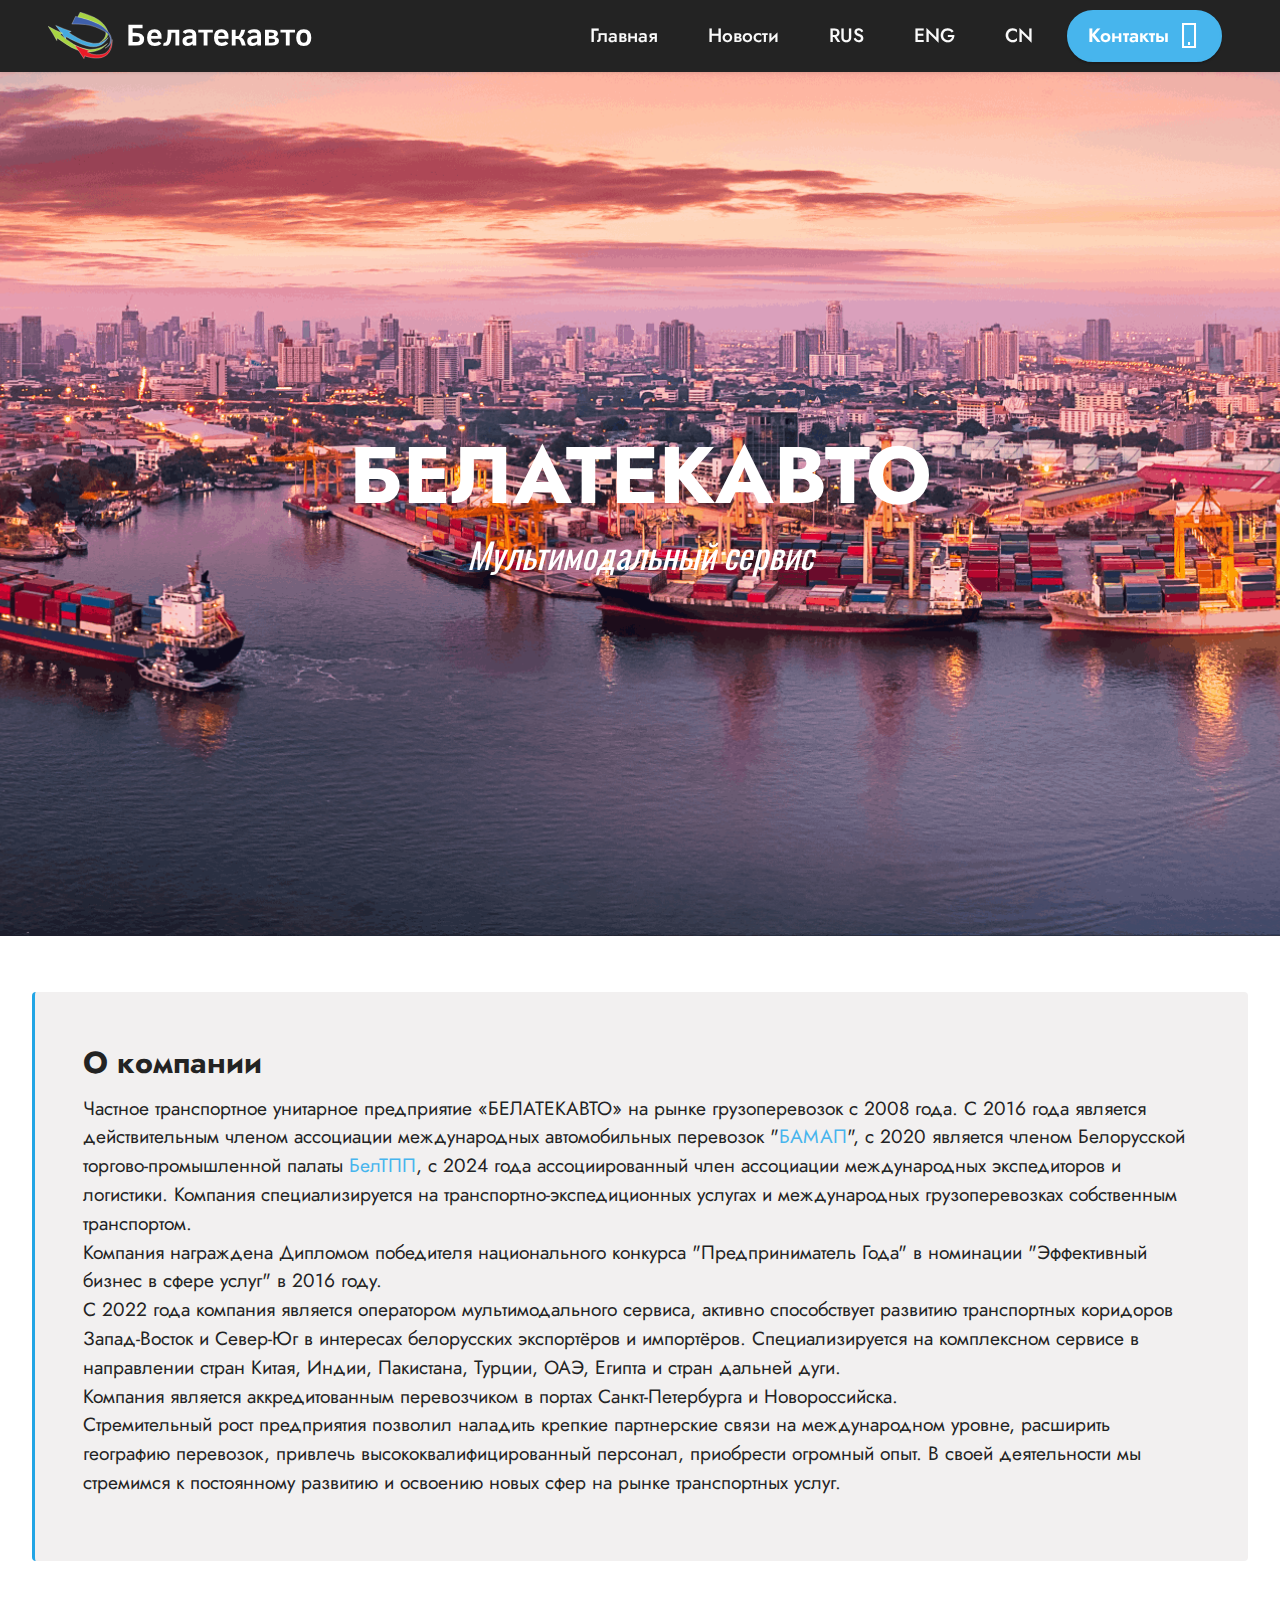
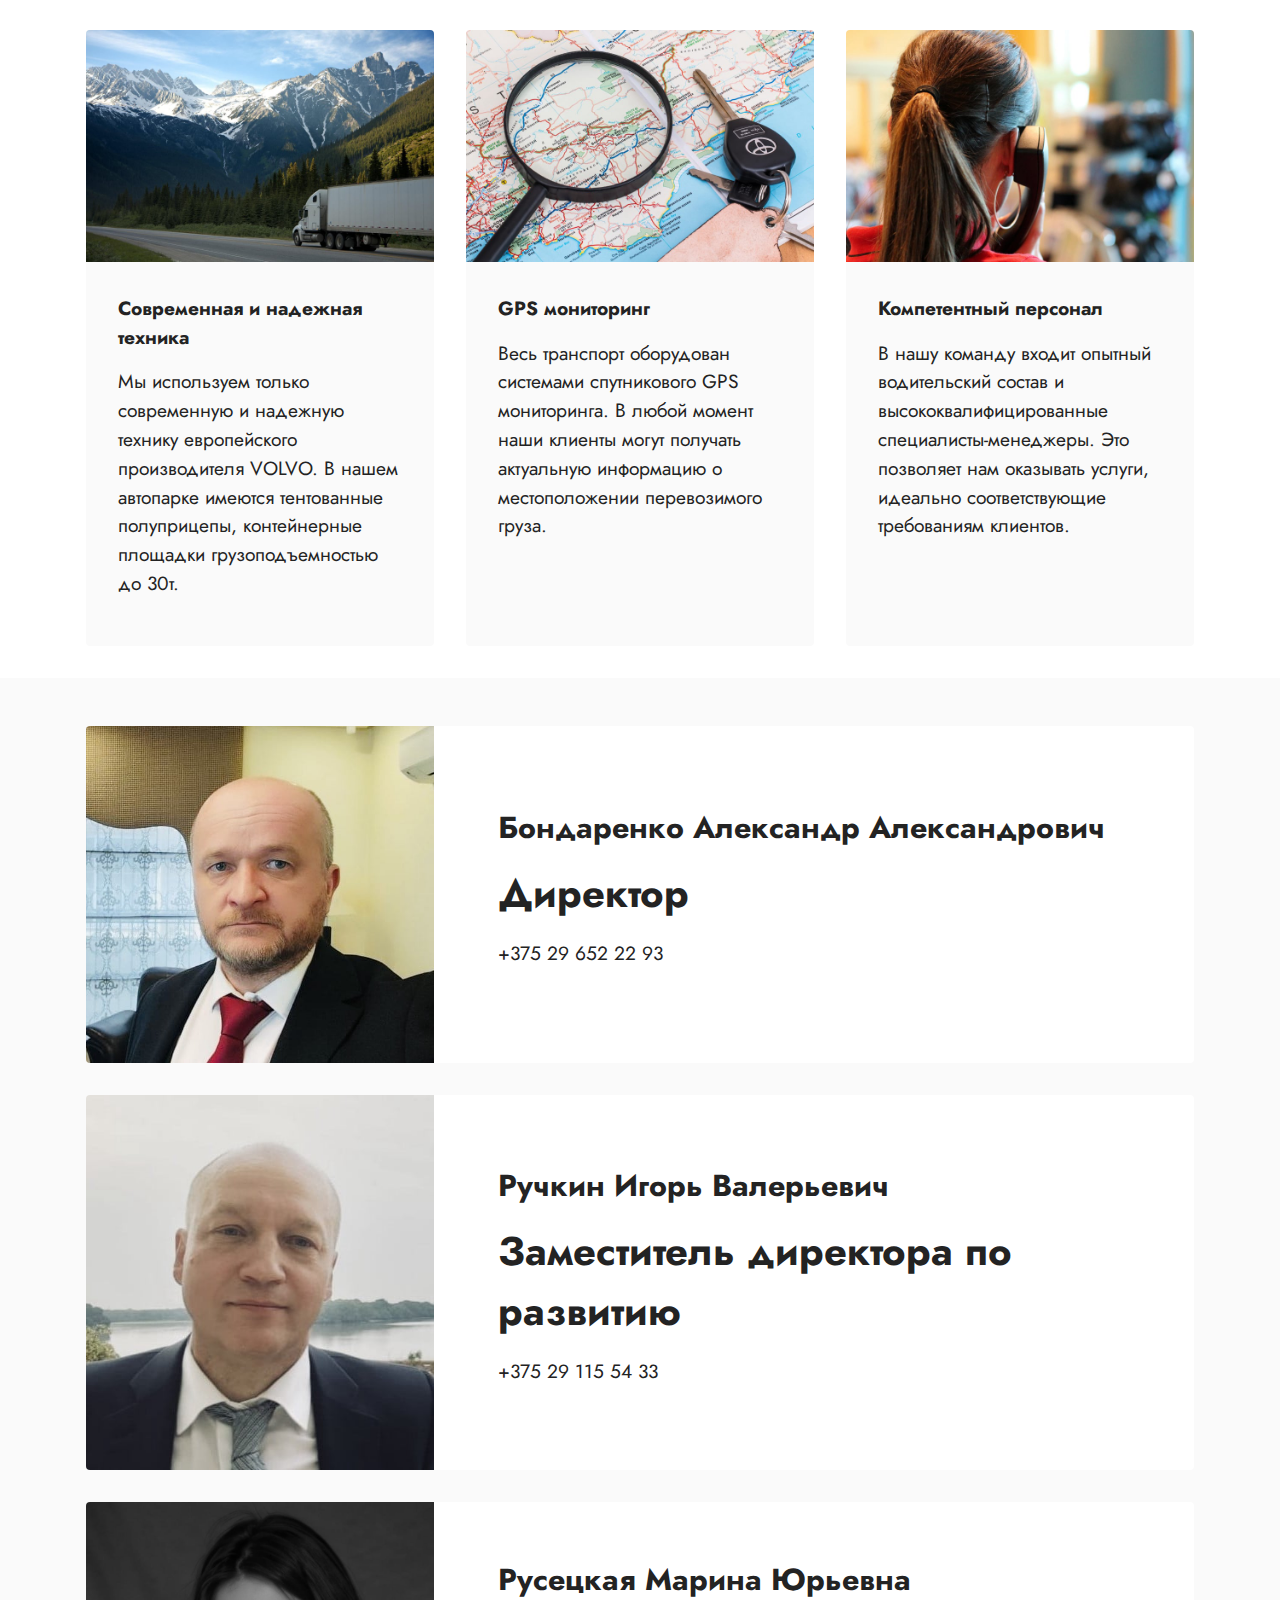
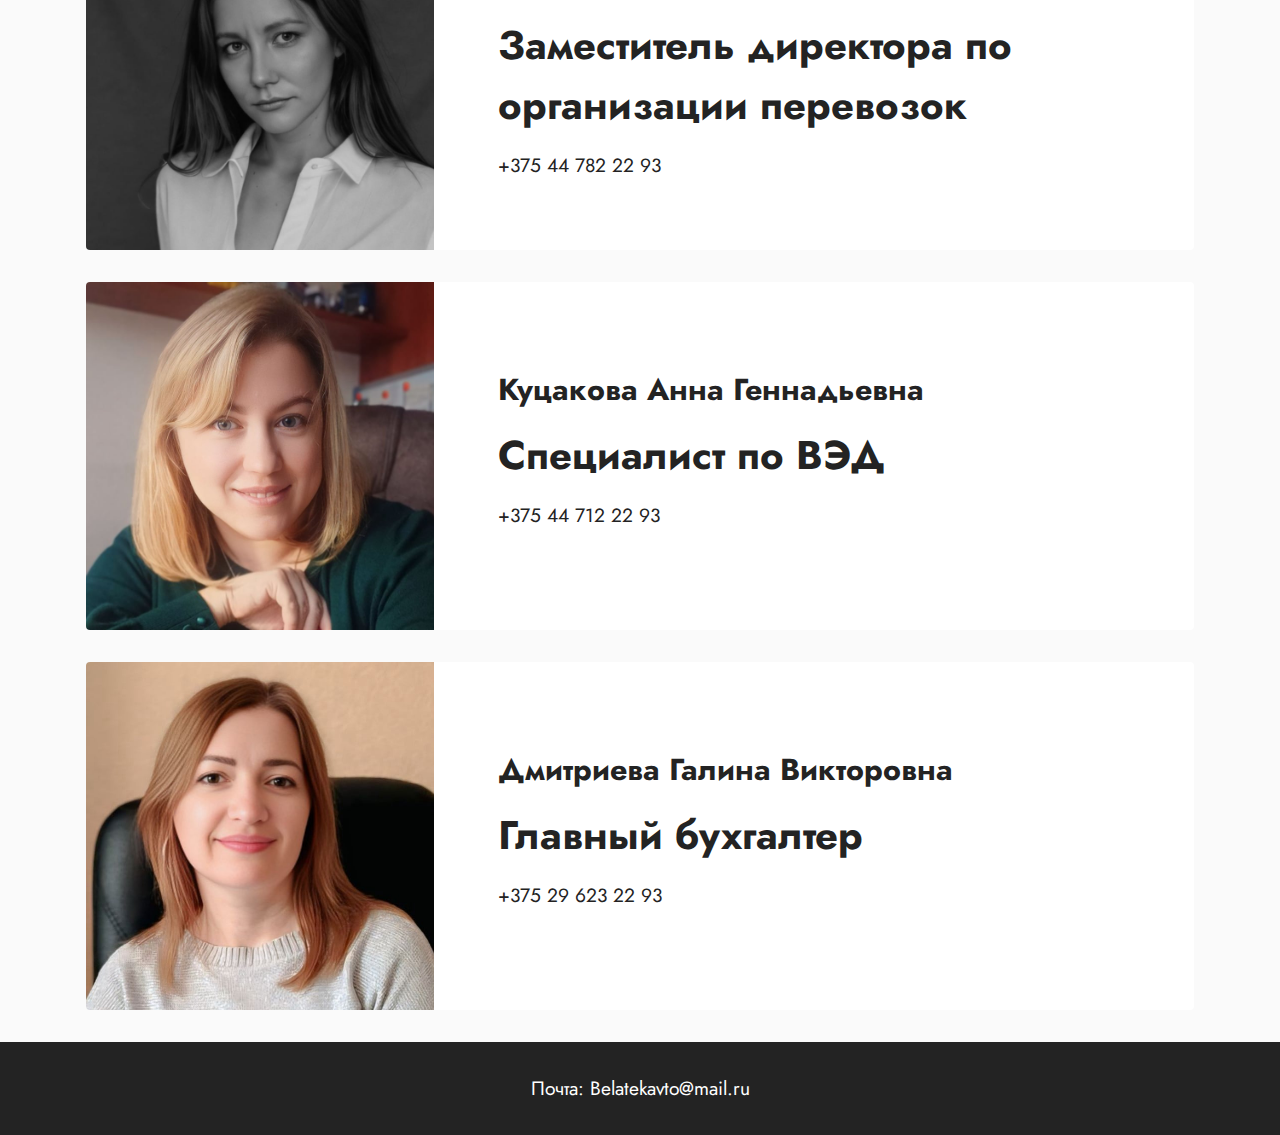
==== commit 0104829f: "Update index.html" ====
--- a/index.html
+++ b/index.html
@@ -1,7 +1,6 @@
 <!DOCTYPE html>
 <html  >
 <head>
-  <!-- Site made with Mobirise Website Builder v5.9.18, https://mobirise.com -->
   <meta charset="UTF-8">
   <meta http-equiv="X-UA-Compatible" content="IE=edge">
   <meta name="generator" content="Mobirise v5.9.18, mobirise.com">
@@ -10,7 +9,7 @@
   <meta name="description" content="">
   
   
-  <title>Home</title>
+  <title>Главная</title>
   <link rel="stylesheet" href="assets/web/assets/mobirise-icons2/mobirise2.css">
   <link rel="stylesheet" href="assets/bootstrap/css/bootstrap.min.css">
   <link rel="stylesheet" href="assets/bootstrap/css/bootstrap-grid.min.css">
@@ -23,7 +22,7 @@
   <noscript><link rel="stylesheet" href="https://fonts.googleapis.com/css?family=Jost:100,200,300,400,500,600,700,800,900,100i,200i,300i,400i,500i,600i,700i,800i,900i&display=swap"></noscript>
   <link rel="preload" href="https://fonts.googleapis.com/css?family=Oswald:200,300,400,500,600,700&display=swap" as="style" onload="this.onload=null;this.rel='stylesheet'">
   <noscript><link rel="stylesheet" href="https://fonts.googleapis.com/css?family=Oswald:200,300,400,500,600,700&display=swap"></noscript>
-  <link rel="preload" as="style" href="assets/mobirise/css/mbr-additional.css?v=1kdTBW"><link rel="stylesheet" href="assets/mobirise/css/mbr-additional.css?v=1kdTBW" type="text/css">
+  <link rel="preload" as="style" href="assets/mobirise/css/mbr-additional.css?v=TsDzvP"><link rel="stylesheet" href="assets/mobirise/css/mbr-additional.css?v=TsDzvP" type="text/css">
 
   
   
@@ -37,7 +36,7 @@
         <div class="container-fluid">
             <div class="navbar-brand">
                 <span class="navbar-logo">
-                    <a href="https://mobiri.se">
+                    <a href="index.html">
                         <img src="assets/images/belatekru.svg" alt="Mobirise Website Builder" style="height: 3rem;">
                     </a>
                 </span>
@@ -53,8 +52,8 @@
             </button>
             <div class="collapse navbar-collapse" id="navbarSupportedContent">
                 <ul class="navbar-nav nav-dropdown" data-app-modern-menu="true"><li class="nav-item"><a class="nav-link link text-white text-primary display-7" href="index.html">Главная</a></li>
-                    <li class="nav-item"><a class="nav-link link text-white text-primary display-7" href="page1.html">Новости</a></li>
-                    <li class="nav-item"><a class="nav-link link text-white text-primary display-7" href="index.html">RUS</a></li><li class="nav-item"><a class="nav-link link text-white text-primary display-7" href="page2.html">ENG</a></li><li class="nav-item"><a class="nav-link link text-white text-primary display-7" href="page2.html">CN</a></li></ul>
+                    <li class="nav-item"><a class="nav-link link text-white text-primary display-7" href="news.html">Новости</a></li>
+                    <li class="nav-item"><a class="nav-link link text-white text-primary display-7" href="index.html">RUS</a></li><li class="nav-item"><a class="nav-link link text-white text-primary display-7" href="EN.html">ENG</a></li><li class="nav-item"><a class="nav-link link text-white text-primary display-7" href="page2.html">CN</a></li></ul>
                 
                 <div class="navbar-buttons mbr-section-btn"><a class="btn btn-info display-7" href="index.html#team2-u"><span class="mobi-mbri mobi-mbri-mobile-2 mbr-iconfont mbr-iconfont-btn"></span>Контакты</a></div>
             </div>
@@ -262,8 +261,8 @@
             </div>
         </div>
     </div>
-</section><section class="display-7" style="padding: 0;align-items: center;justify-content: center;flex-wrap: wrap;    align-content: center;display: flex;position: relative;height: 4rem;"><a href="https://mobiri.se/" style="flex: 1 1;height: 4rem;position: absolute;width: 100%;z-index: 1;"><img alt="" style="height: 4rem;" src="[data-uri]"></a><p style="margin: 0;text-align: center;" class="display-7">&#8204;</p><a style="z-index:1" href="https://mobirise.com/builder/ai-website-maker.html">Best AI Website Maker</a></section><script src="assets/bootstrap/js/bootstrap.bundle.min.js"></script>  <script src="assets/parallax/jarallax.js"></script>  <script src="assets/smoothscroll/smooth-scroll.js"></script>  <script src="assets/ytplayer/index.js"></script>  <script src="assets/dropdown/js/navbar-dropdown.js"></script>  <script src="assets/theme/js/script.js"></script>  
+</section><script src="assets/bootstrap/js/bootstrap.bundle.min.js"></script>  <script src="assets/parallax/jarallax.js"></script>  <script src="assets/smoothscroll/smooth-scroll.js"></script>  <script src="assets/ytplayer/index.js"></script>  <script src="assets/dropdown/js/navbar-dropdown.js"></script>  <script src="assets/theme/js/script.js"></script>  
   
   
 </body>
-</html>+</html>
